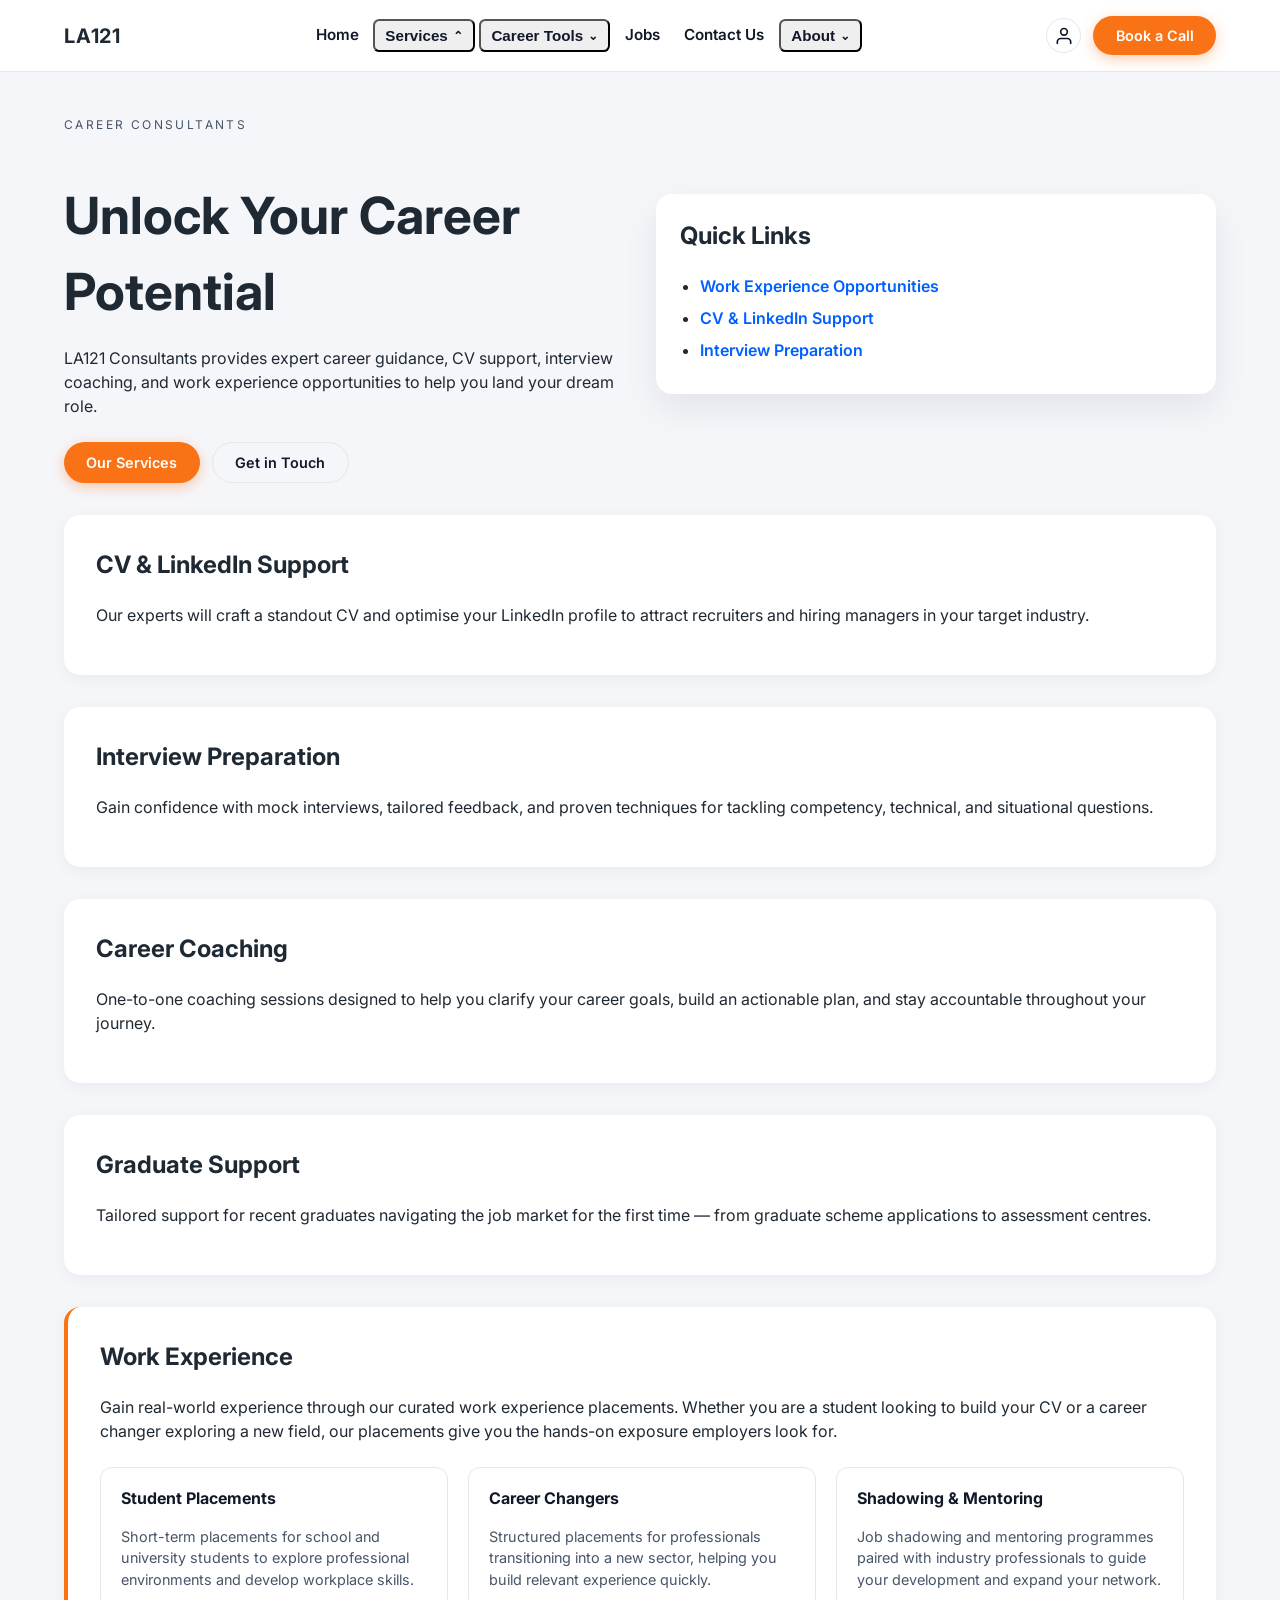
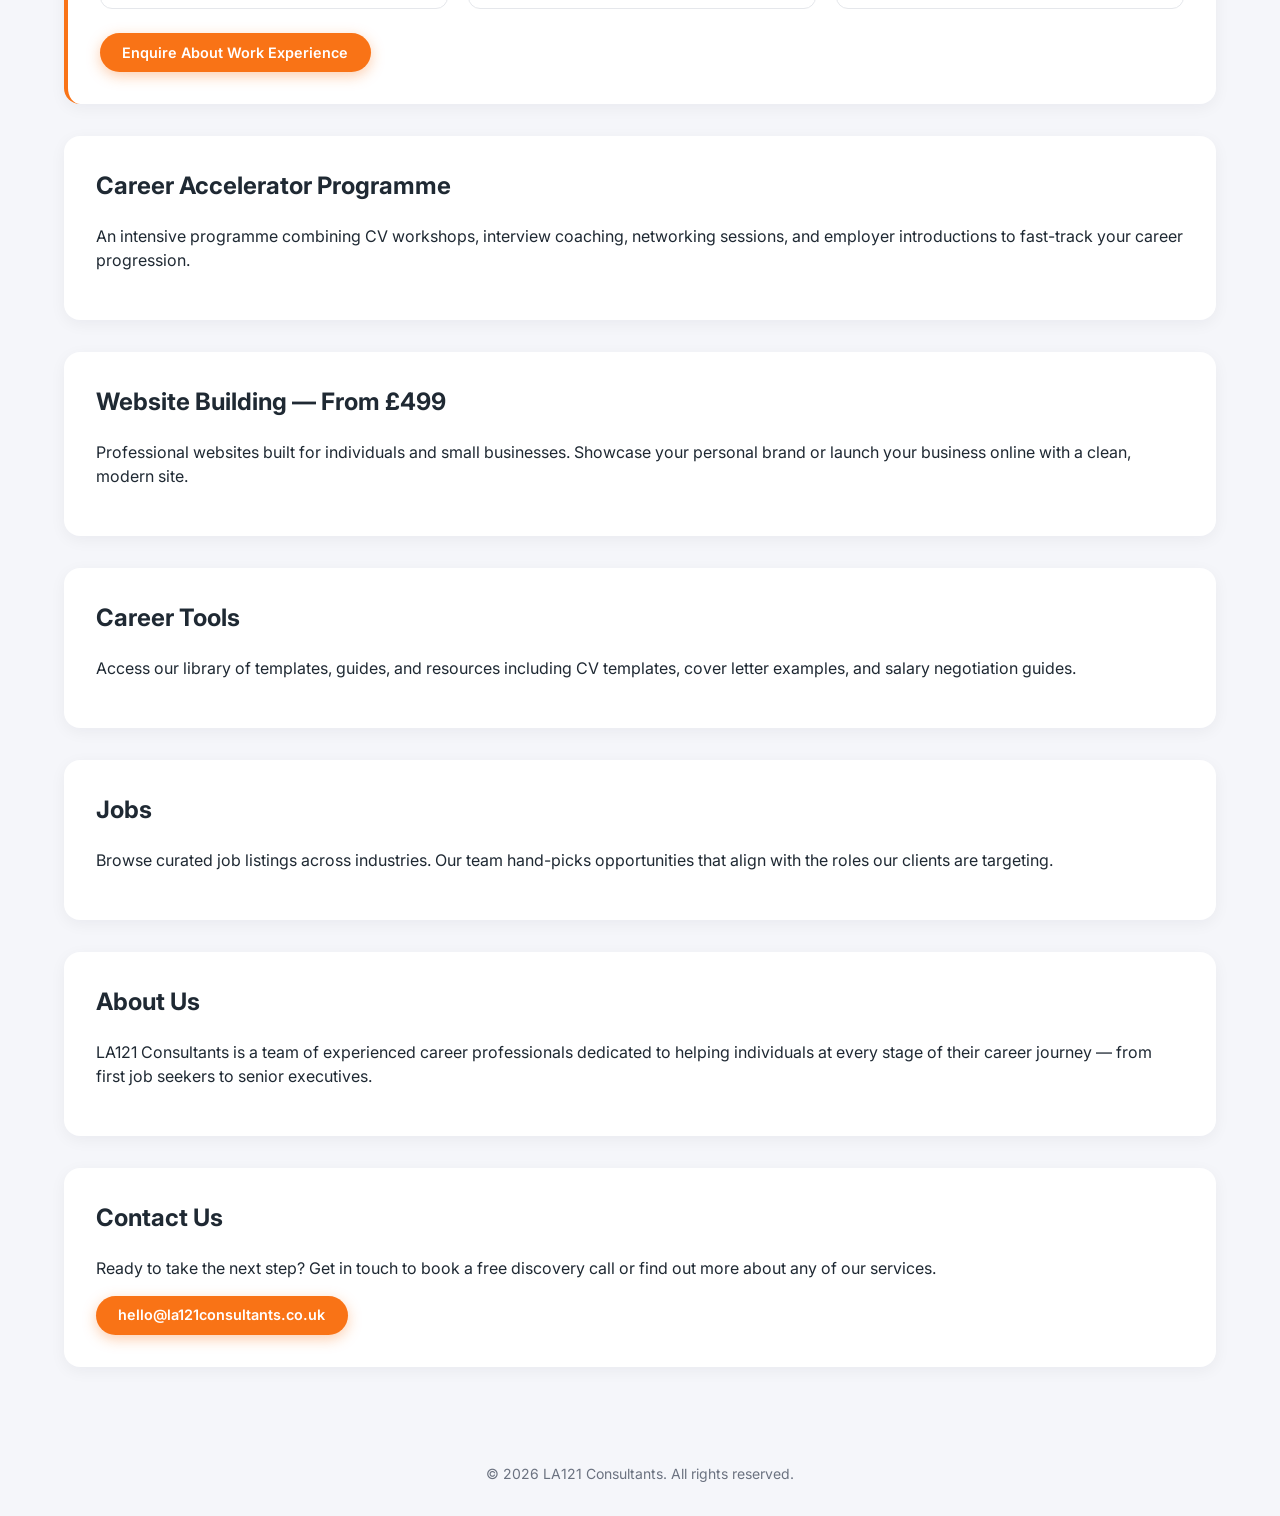
==== index.html @ efed5f4c "Add Google Analytics tracking script to index.html" ====
<!DOCTYPE html>
<html lang="en">
  <head>
    <meta charset="UTF-8" />
    <meta name="viewport" content="width=device-width, initial-scale=1.0" />
    <title>LA121 Consultants</title>
    <link rel="preconnect" href="https://fonts.googleapis.com" />
    <link rel="preconnect" href="https://fonts.gstatic.com" crossorigin />
    <link
      href="https://fonts.googleapis.com/css2?family=Inter:wght@400;600;700&display=swap"
      rel="stylesheet"
    />
    <link rel="stylesheet" href="styles.css" />
    <!-- Google Analytics -->
    <script async src="https://www.googletagmanager.com/gtag/js?id=G-XXXXXXX"></script>
    <script>
      window.dataLayer = window.dataLayer || [];
      function gtag(){dataLayer.push(arguments);}
      gtag('js', new Date());
      gtag('config', 'G-XXXXXXX');
    </script>
  </head>
  <body>
    <header class="site-header">
      <div class="logo">LA121</div>
      <nav class="site-nav">
        <a href="#home">Home</a>

        <div class="nav-dropdown">
          <button class="nav-dropdown-toggle" aria-expanded="false" aria-haspopup="true">
            Services <span class="caret" aria-hidden="true">&#8963;</span>
          </button>
          <ul class="dropdown-menu" role="menu">
            <li><a href="#cv-linkedin" role="menuitem">CV &amp; LinkedIn Support</a></li>
            <li><a href="#interview-prep" role="menuitem">Interview Preparation</a></li>
            <li><a href="#career-coaching" role="menuitem">Career Coaching</a></li>
            <li><a href="#graduate-support" role="menuitem">Graduate Support</a></li>
            <li><a href="#work-experience" role="menuitem">Work Experience</a></li>
            <li><a href="#career-accelerator" role="menuitem">Career Accelerator Programme</a></li>
            <li><a href="#website-building" role="menuitem">Website Building &mdash; From &pound;499</a></li>
          </ul>
        </div>

        <div class="nav-dropdown">
          <button class="nav-dropdown-toggle" aria-expanded="false" aria-haspopup="true">
            Career Tools <span class="caret" aria-hidden="true">&#8964;</span>
          </button>
          <ul class="dropdown-menu" role="menu">
            <li><a href="#career-tools" role="menuitem">Resources</a></li>
          </ul>
        </div>

        <a href="#jobs">Jobs</a>
        <a href="#contact">Contact Us</a>

        <div class="nav-dropdown">
          <button class="nav-dropdown-toggle" aria-expanded="false" aria-haspopup="true">
            About <span class="caret" aria-hidden="true">&#8964;</span>
          </button>
          <ul class="dropdown-menu" role="menu">
            <li><a href="#about" role="menuitem">About Us</a></li>
          </ul>
        </div>
      </nav>
      <div class="header-actions">
        <a class="btn icon-btn" href="#account" aria-label="Account">
          <svg xmlns="http://www.w3.org/2000/svg" width="20" height="20" viewBox="0 0 24 24" fill="none" stroke="currentColor" stroke-width="2" stroke-linecap="round" stroke-linejoin="round" aria-hidden="true"><path d="M20 21v-2a4 4 0 0 0-4-4H8a4 4 0 0 0-4 4v2"/><circle cx="12" cy="7" r="4"/></svg>
        </a>
        <a class="btn primary book-call" href="#contact">Book a Call</a>
      </div>
    </header>

    <main>
      <section id="home" class="hero">
        <div>
          <p class="kicker">Career Consultants</p>
          <h1>Unlock Your Career Potential</h1>
          <p>
            LA121 Consultants provides expert career guidance, CV support, interview
            coaching, and work experience opportunities to help you land your dream role.
          </p>
          <div class="hero-actions">
            <a class="btn primary" href="#services">Our Services</a>
            <a class="btn secondary" href="#contact">Get in Touch</a>
          </div>
        </div>
        <div class="hero-card">
          <h2>Quick Links</h2>
          <ul>
            <li><a href="#work-experience">Work Experience Opportunities</a></li>
            <li><a href="#cv-linkedin">CV &amp; LinkedIn Support</a></li>
            <li><a href="#interview-prep">Interview Preparation</a></li>
          </ul>
        </div>
      </section>

      <!-- Services overview anchor -->
      <div id="services"></div>

      <section id="cv-linkedin" class="panel">
        <h2>CV &amp; LinkedIn Support</h2>
        <p>
          Our experts will craft a standout CV and optimise your LinkedIn profile to
          attract recruiters and hiring managers in your target industry.
        </p>
      </section>

      <section id="interview-prep" class="panel">
        <h2>Interview Preparation</h2>
        <p>
          Gain confidence with mock interviews, tailored feedback, and proven
          techniques for tackling competency, technical, and situational questions.
        </p>
      </section>

      <section id="career-coaching" class="panel">
        <h2>Career Coaching</h2>
        <p>
          One-to-one coaching sessions designed to help you clarify your career goals,
          build an actionable plan, and stay accountable throughout your journey.
        </p>
      </section>

      <section id="graduate-support" class="panel">
        <h2>Graduate Support</h2>
        <p>
          Tailored support for recent graduates navigating the job market for the first
          time — from graduate scheme applications to assessment centres.
        </p>
      </section>

      <section id="work-experience" class="panel work-experience-panel">
        <h2>Work Experience</h2>
        <p>
          Gain real-world experience through our curated work experience placements.
          Whether you are a student looking to build your CV or a career changer
          exploring a new field, our placements give you the hands-on exposure
          employers look for.
        </p>
        <div class="work-exp-grid">
          <article>
            <h3>Student Placements</h3>
            <p>
              Short-term placements for school and university students to explore
              professional environments and develop workplace skills.
            </p>
          </article>
          <article>
            <h3>Career Changers</h3>
            <p>
              Structured placements for professionals transitioning into a new
              sector, helping you build relevant experience quickly.
            </p>
          </article>
          <article>
            <h3>Shadowing &amp; Mentoring</h3>
            <p>
              Job shadowing and mentoring programmes paired with industry
              professionals to guide your development and expand your network.
            </p>
          </article>
        </div>
        <a class="btn primary" href="#contact">Enquire About Work Experience</a>
      </section>

      <section id="career-accelerator" class="panel">
        <h2>Career Accelerator Programme</h2>
        <p>
          An intensive programme combining CV workshops, interview coaching, networking
          sessions, and employer introductions to fast-track your career progression.
        </p>
      </section>

      <section id="website-building" class="panel">
        <h2>Website Building &mdash; From &pound;499</h2>
        <p>
          Professional websites built for individuals and small businesses. Showcase
          your personal brand or launch your business online with a clean, modern site.
        </p>
      </section>

      <section id="career-tools" class="panel">
        <h2>Career Tools</h2>
        <p>
          Access our library of templates, guides, and resources including CV
          templates, cover letter examples, and salary negotiation guides.
        </p>
      </section>

      <section id="jobs" class="panel">
        <h2>Jobs</h2>
        <p>
          Browse curated job listings across industries. Our team hand-picks
          opportunities that align with the roles our clients are targeting.
        </p>
      </section>

      <section id="about" class="panel">
        <h2>About Us</h2>
        <p>
          LA121 Consultants is a team of experienced career professionals dedicated
          to helping individuals at every stage of their career journey — from
          first job seekers to senior executives.
        </p>
      </section>

      <section id="contact" class="panel">
        <h2>Contact Us</h2>
        <p>
          Ready to take the next step? Get in touch to book a free discovery call
          or find out more about any of our services.
        </p>
        <a class="btn primary" href="mailto:hello@la121consultants.co.uk">hello@la121consultants.co.uk</a>
      </section>
    </main>

    <footer class="site-footer">
      &copy; <span id="year"></span> LA121 Consultants. All rights reserved.
    </footer>

    <script>
      document.getElementById("year").textContent = new Date().getFullYear();

      // Dropdown toggle behaviour
      document.querySelectorAll(".nav-dropdown-toggle").forEach((toggle) => {
        toggle.addEventListener("click", () => {
          const isOpen = toggle.getAttribute("aria-expanded") === "true";
          // Close all other open dropdowns first
          document.querySelectorAll(".nav-dropdown-toggle[aria-expanded='true']").forEach((t) => {
            if (t !== toggle) {
              t.setAttribute("aria-expanded", "false");
              t.closest(".nav-dropdown").classList.remove("open");
            }
          });
          toggle.setAttribute("aria-expanded", String(!isOpen));
          toggle.closest(".nav-dropdown").classList.toggle("open", !isOpen);
        });
      });

      // Close dropdowns when clicking outside
      document.addEventListener("click", (e) => {
        if (!e.target.closest(".nav-dropdown")) {
          document.querySelectorAll(".nav-dropdown-toggle").forEach((t) => {
            t.setAttribute("aria-expanded", "false");
            t.closest(".nav-dropdown").classList.remove("open");
          });
        }
      });

      // Close dropdowns on Escape
      document.addEventListener("keydown", (e) => {
        if (e.key === "Escape") {
          document.querySelectorAll(".nav-dropdown-toggle").forEach((t) => {
            t.setAttribute("aria-expanded", "false");
            t.closest(".nav-dropdown").classList.remove("open");
          });
        }
      });
    </script>
  </body>
</html>
---- styles.css ----
:root {
  --bg: #f5f6fa;
  --card: #ffffff;
  --primary: #0060ff;
  --secondary: #111827;
  --accent: #f97316;
  --text: #1f2933;
  --border: #e5e7eb;
  font-size: 16px;
}

* {
  box-sizing: border-box;
}

body {
  margin: 0;
  font-family: "Inter", system-ui, -apple-system, BlinkMacSystemFont, "Segoe UI",
    sans-serif;
  color: var(--text);
  background: var(--bg);
  line-height: 1.5;
}

/* ── Header ── */
.site-header {
  display: flex;
  align-items: center;
  justify-content: space-between;
  padding: 1rem clamp(1.5rem, 5vw, 4rem);
  background: var(--card);
  border-bottom: 1px solid var(--border);
  position: sticky;
  top: 0;
  z-index: 100;
  gap: 1.5rem;
}

.logo {
  font-weight: 700;
  font-size: 1.25rem;
  letter-spacing: 0.04em;
  flex-shrink: 0;
}

/* ── Nav ── */
.site-nav {
  display: flex;
  align-items: center;
  gap: 0.25rem;
  flex-wrap: nowrap;
}

.site-nav > a {
  text-decoration: none;
  font-weight: 600;
  font-size: 0.95rem;
  color: var(--secondary);
  padding: 0.4rem 0.65rem;
  border-radius: 0.4rem;
  transition: background 0.15s;
}

.site-nav > a:hover {
  background: var(--bg);
}

/* ── Dropdown ── */
.nav-dropdown {
  position: relative;
}

.nav-dropdown-toggle {
  display: flex;
  align-items: center;
  gap: 0.3rem;
  text-decoration: none;
  font-weight: 600;
  font-size: 0.95rem;
  color: var(--secondary);
  padding: 0.4rem 0.65rem;
  border-radius: 0.4rem;
  transition: background 0.15s;
  white-space: nowrap;
  cursor: pointer;
}

.nav-dropdown-toggle:hover,
.nav-dropdown:hover .nav-dropdown-toggle,
.nav-dropdown:focus-within .nav-dropdown-toggle {
  background: var(--bg);
}

.caret {
  font-size: 0.75rem;
  display: inline-block;
}

.dropdown-menu {
  display: none;
  position: absolute;
  top: calc(100% + 0.25rem);
  left: 0;
  background: var(--card);
  border: 1px solid var(--border);
  border-radius: 0.75rem;
  padding: 0.5rem 0;
  min-width: 230px;
  box-shadow: 0 8px 24px rgba(15, 23, 42, 0.1);
  list-style: none;
  margin: 0;
  z-index: 200;
}

/* Show on hover or keyboard focus within the parent */
.nav-dropdown:hover .dropdown-menu,
.nav-dropdown:focus-within .dropdown-menu {
  display: block;
}

.dropdown-menu li a {
  display: block;
  padding: 0.6rem 1.1rem;
  text-decoration: none;
  color: var(--text);
  font-size: 0.9rem;
  font-weight: 500;
  transition: background 0.12s;
}

.dropdown-menu li a:hover {
  background: var(--bg);
}

/* ── Header actions ── */
.header-actions {
  display: flex;
  align-items: center;
  gap: 0.75rem;
  flex-shrink: 0;
}

.btn {
  display: inline-flex;
  align-items: center;
  justify-content: center;
  border-radius: 999px;
  padding: 0.55rem 1.4rem;
  font-weight: 600;
  font-size: 0.9rem;
  text-decoration: none;
  transition: transform 0.2s ease, box-shadow 0.2s ease;
  cursor: pointer;
  border: none;
  font-family: inherit;
}

.btn.primary {
  background: var(--accent);
  color: white;
  box-shadow: 0 4px 14px rgba(249, 115, 22, 0.35);
}

.btn.primary:hover {
  transform: translateY(-1px);
  box-shadow: 0 6px 20px rgba(249, 115, 22, 0.45);
}

.btn.secondary {
  background: transparent;
  color: var(--secondary);
  border: 1px solid var(--border);
}

.btn.secondary:hover {
  transform: translateY(-1px);
  background: var(--bg);
}

.btn.icon-btn {
  background: transparent;
  color: var(--secondary);
  padding: 0.4rem;
  border-radius: 50%;
  border: 1px solid var(--border);
}

.btn.icon-btn:hover {
  background: var(--bg);
}

/* ── Main content ── */
main {
  padding: 2rem clamp(1.5rem, 5vw, 4rem) 4rem;
}

/* ── Hero ── */
.hero {
  display: grid;
  grid-template-columns: repeat(auto-fit, minmax(280px, 1fr));
  gap: 2rem;
  align-items: center;
  margin-bottom: 2rem;
}

.hero-card {
  background: var(--card);
  border-radius: 1rem;
  padding: 1.5rem;
  box-shadow: 0 15px 35px rgba(15, 23, 42, 0.08);
}

.hero-card h2 {
  margin-top: 0;
}

.hero-card ul {
  padding-left: 1.25rem;
  margin-bottom: 0;
}

.hero-card ul li {
  margin-bottom: 0.5rem;
}

.hero-card ul a {
  color: var(--primary);
  font-weight: 600;
  text-decoration: none;
}

.hero-card ul a:hover {
  text-decoration: underline;
}

.hero .kicker {
  text-transform: uppercase;
  letter-spacing: 0.2em;
  font-size: 0.75rem;
  color: #475569;
}

.hero h1 {
  font-size: clamp(2rem, 4vw, 3.25rem);
  margin-bottom: 0.5rem;
}

.hero-actions {
  display: flex;
  gap: 0.75rem;
  flex-wrap: wrap;
  margin-top: 1.5rem;
}

/* ── Panels ── */
.panel {
  background: var(--card);
  border-radius: 1rem;
  padding: 2rem;
  margin-top: 2rem;
  box-shadow: 0 4px 16px rgba(15, 23, 42, 0.05);
}

.panel h2 {
  margin-top: 0;
}

/* ── Work Experience panel ── */
.work-experience-panel {
  border-left: 4px solid var(--accent);
}

.work-exp-grid {
  display: grid;
  grid-template-columns: repeat(auto-fit, minmax(200px, 1fr));
  gap: 1.25rem;
  margin: 1.5rem 0;
}

.work-exp-grid article {
  border: 1px solid var(--border);
  border-radius: 0.75rem;
  padding: 1.1rem 1.25rem;
}

.work-exp-grid article h3 {
  margin-top: 0;
  font-size: 1rem;
  color: var(--secondary);
}

.work-exp-grid article p {
  margin-bottom: 0;
  font-size: 0.9rem;
  color: #475569;
}

/* ── Footer ── */
.site-footer {
  text-align: center;
  padding: 2rem;
  font-size: 0.875rem;
  color: #6b7280;
}

/* ── Responsive ── */
@media (max-width: 768px) {
  .site-header {
    flex-wrap: wrap;
    gap: 0.75rem;
  }

  .site-nav {
    order: 3;
    width: 100%;
    flex-wrap: wrap;
    justify-content: flex-start;
  }

  .dropdown-menu {
    position: static;
    box-shadow: none;
    border: 1px solid var(--border);
    border-radius: 0.5rem;
    margin-top: 0.25rem;
  }
}
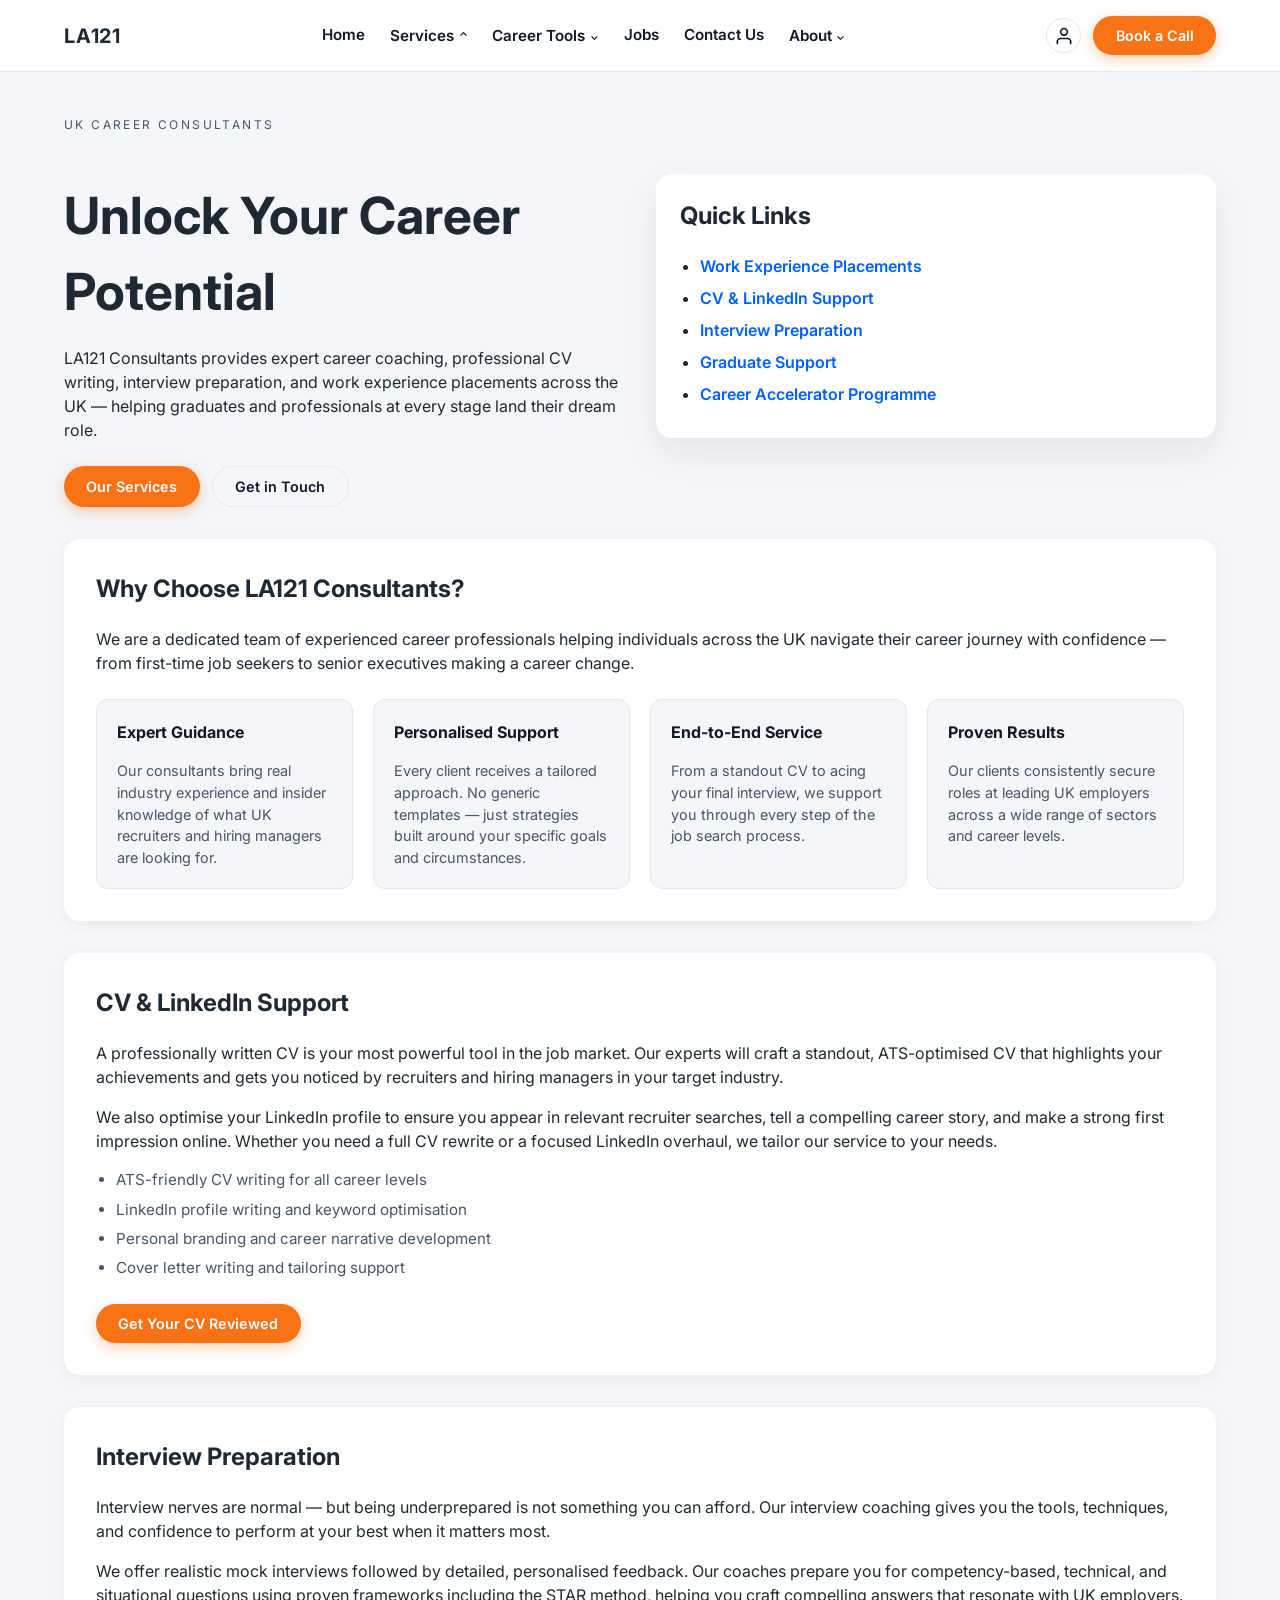
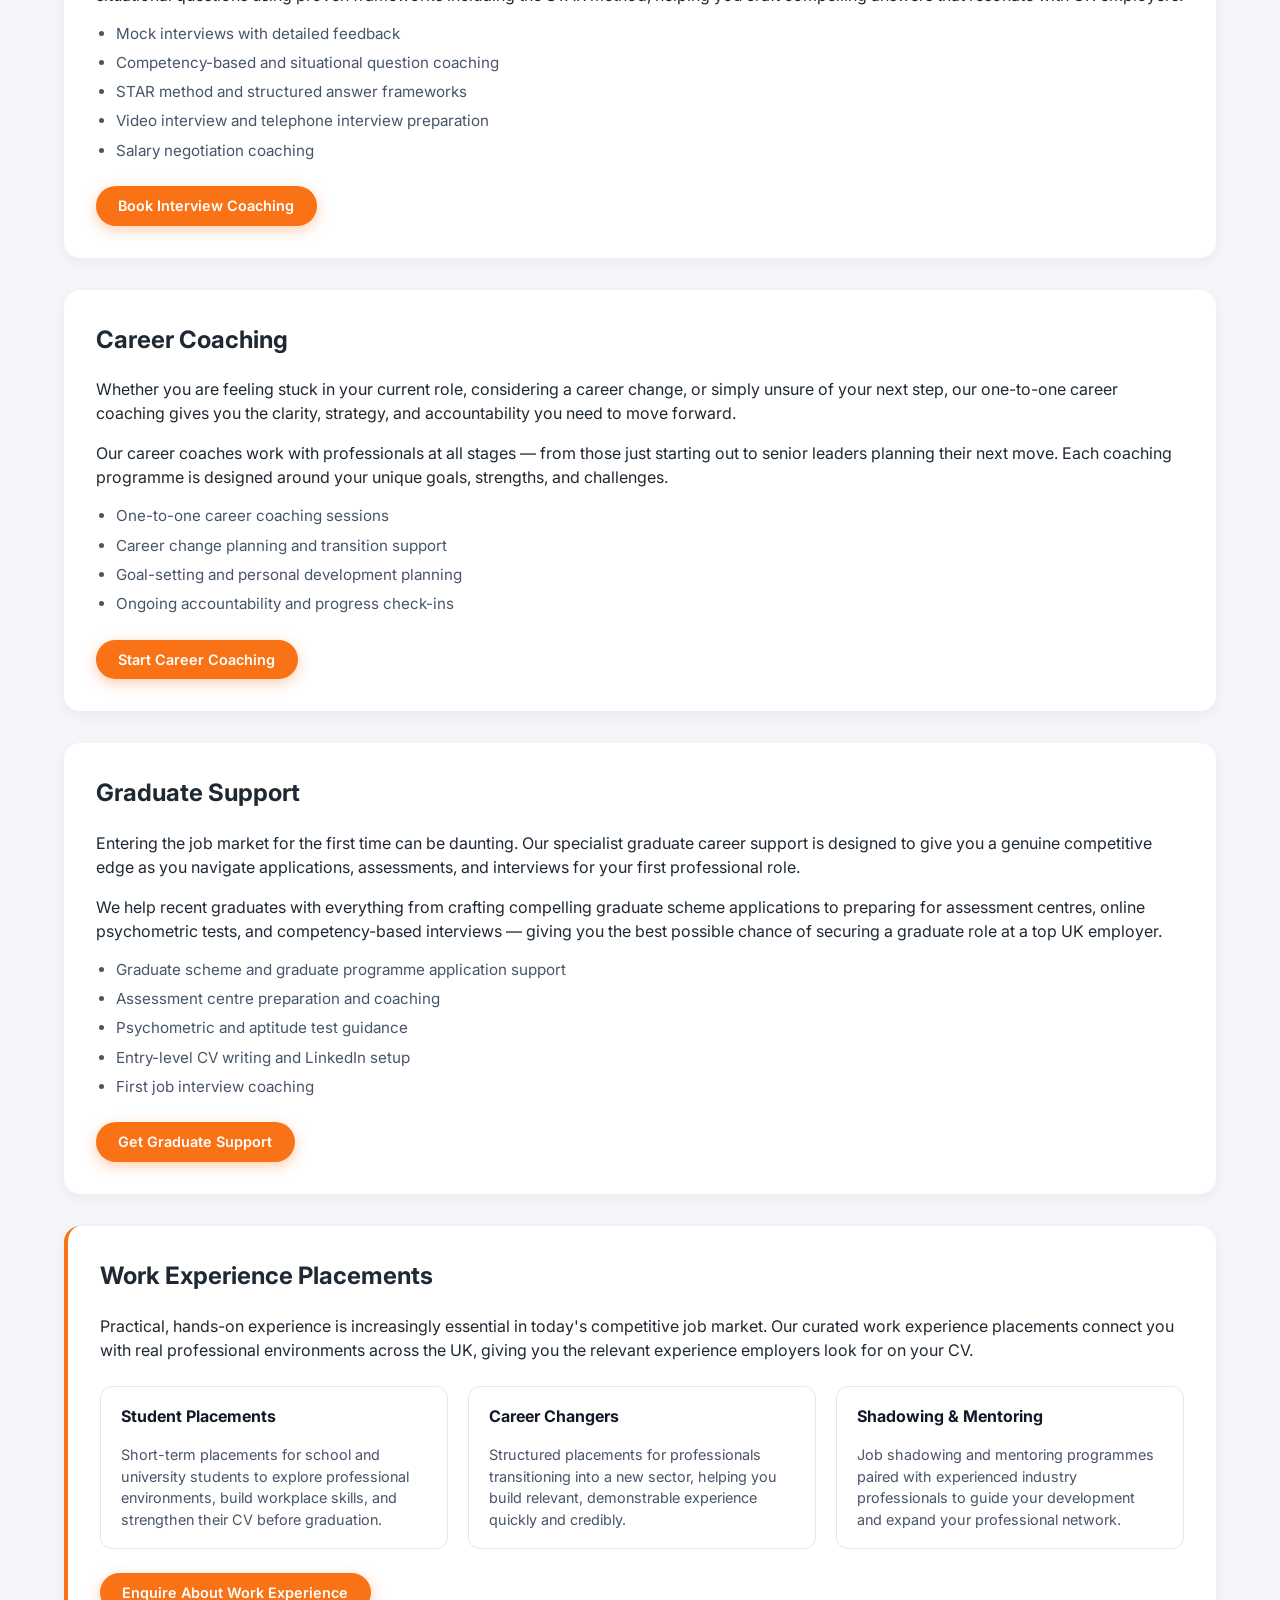
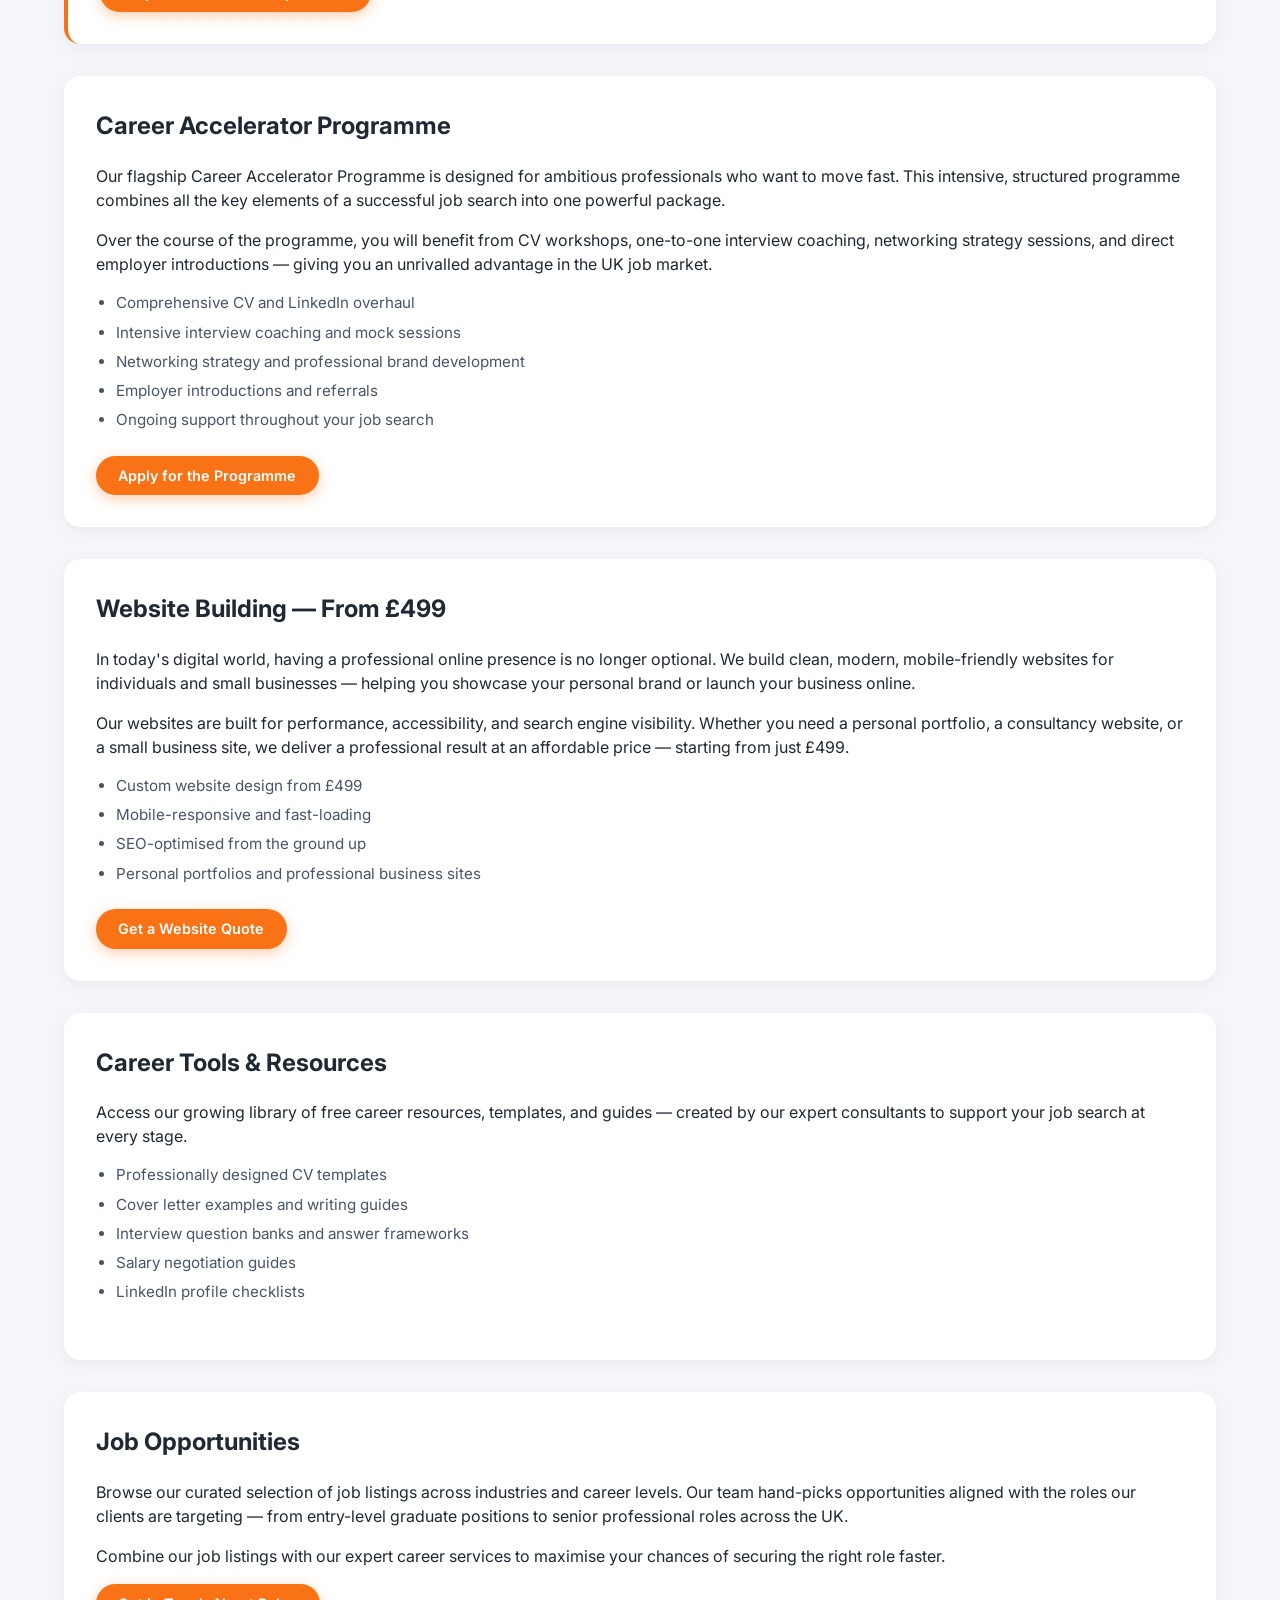
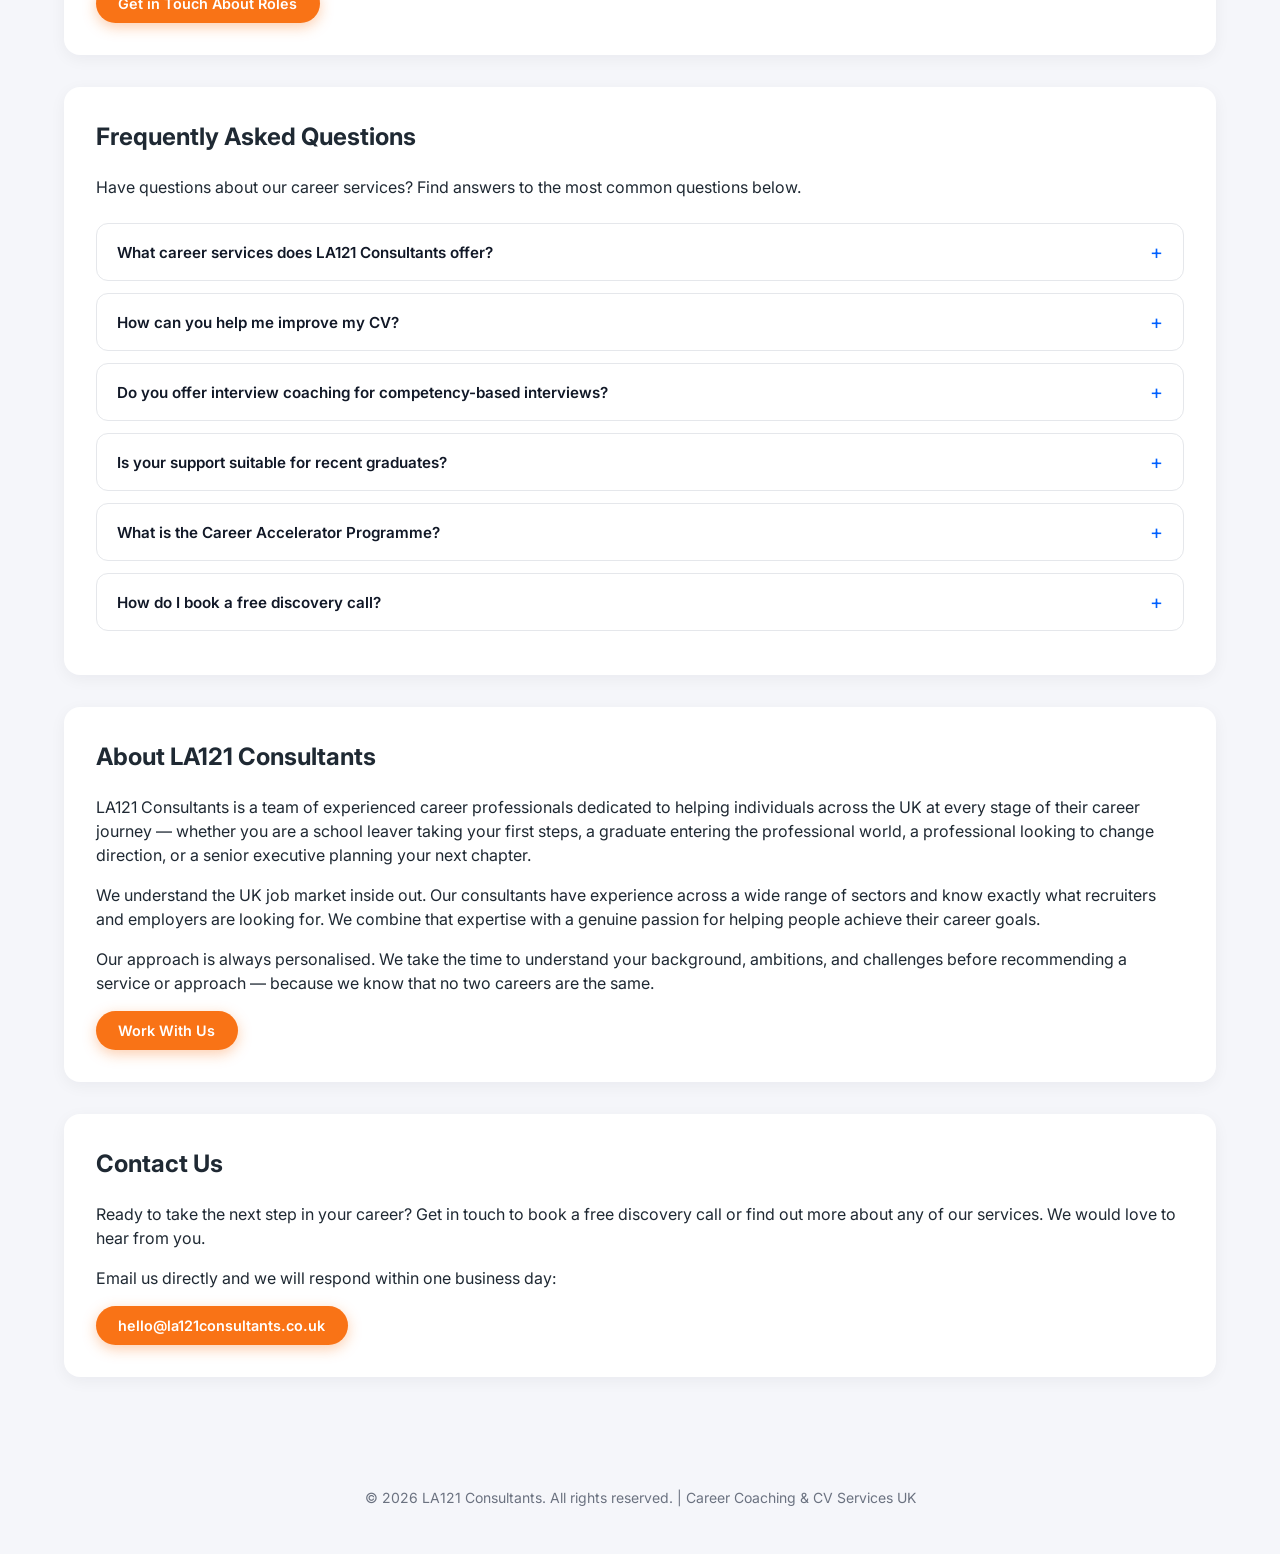
==== commit 5cdc6e66: "SEO optimise la121consultants.co.uk for higher Google rankings - Title tag: keyword-rich title targe" ====
--- a/index.html
+++ b/index.html
@@ -3,7 +3,33 @@
   <head>
     <meta charset="UTF-8" />
     <meta name="viewport" content="width=device-width, initial-scale=1.0" />
-    <title>LA121 Consultants</title>
+
+    <!-- Primary SEO Meta Tags -->
+    <title>LA121 Consultants | Career Coaching, CV Writing &amp; Interview Preparation UK</title>
+    <meta name="description" content="Expert career coaching, CV writing, interview preparation and work experience placements across the UK. LA121 Consultants helps graduates and professionals land their dream role. Book a free discovery call today." />
+    <meta name="keywords" content="career coaching UK, CV writing service UK, interview preparation, career consultant UK, graduate career support, work experience placements UK, LinkedIn profile optimisation, career accelerator programme, career change UK" />
+    <meta name="author" content="LA121 Consultants" />
+    <meta name="robots" content="index, follow" />
+    <link rel="canonical" href="https://la121consultants.co.uk/" />
+
+    <!-- Geo Targeting -->
+    <meta name="geo.region" content="GB" />
+    <meta name="geo.placename" content="United Kingdom" />
+
+    <!-- Open Graph / Social Media -->
+    <meta property="og:type" content="website" />
+    <meta property="og:url" content="https://la121consultants.co.uk/" />
+    <meta property="og:title" content="LA121 Consultants | Career Coaching, CV Writing &amp; Interview Preparation UK" />
+    <meta property="og:description" content="Expert career coaching, CV writing, interview preparation and work experience placements across the UK. Book a free discovery call today." />
+    <meta property="og:site_name" content="LA121 Consultants" />
+    <meta property="og:locale" content="en_GB" />
+
+    <!-- Twitter Card -->
+    <meta name="twitter:card" content="summary" />
+    <meta name="twitter:title" content="LA121 Consultants | Career Coaching &amp; CV Support UK" />
+    <meta name="twitter:description" content="Expert career coaching, CV writing, interview preparation and work experience placements across the UK. Book a free discovery call today." />
+
+    <!-- Fonts -->
     <link rel="preconnect" href="https://fonts.googleapis.com" />
     <link rel="preconnect" href="https://fonts.gstatic.com" crossorigin />
     <link
@@ -11,19 +37,164 @@
       rel="stylesheet"
     />
     <link rel="stylesheet" href="styles.css" />
-    <!-- Google Analytics -->
-    <script async src="https://www.googletagmanager.com/gtag/js?id=G-XXXXXXX"></script>
+
+    <!-- JSON-LD: Professional Service / Organisation -->
+    <script type="application/ld+json">
+    {
+      "@context": "https://schema.org",
+      "@type": "ProfessionalService",
+      "name": "LA121 Consultants",
+      "url": "https://la121consultants.co.uk",
+      "email": "hello@la121consultants.co.uk",
+      "description": "Expert career coaching, CV writing, interview preparation and work experience placements across the UK. LA121 Consultants helps graduates and professionals land their dream role.",
+      "areaServed": {
+        "@type": "Country",
+        "name": "United Kingdom"
+      },
+      "hasOfferCatalog": {
+        "@type": "OfferCatalog",
+        "name": "Career Consultancy Services",
+        "itemListElement": [
+          {
+            "@type": "Offer",
+            "itemOffered": {
+              "@type": "Service",
+              "name": "CV & LinkedIn Support",
+              "description": "Professional CV writing and LinkedIn profile optimisation to help you stand out to recruiters and hiring managers in your target industry."
+            }
+          },
+          {
+            "@type": "Offer",
+            "itemOffered": {
+              "@type": "Service",
+              "name": "Interview Preparation",
+              "description": "Mock interviews, tailored coaching, and proven techniques for competency-based, technical, and situational interview questions."
+            }
+          },
+          {
+            "@type": "Offer",
+            "itemOffered": {
+              "@type": "Service",
+              "name": "Career Coaching",
+              "description": "One-to-one career coaching sessions to clarify goals, create a career development plan, and stay accountable."
+            }
+          },
+          {
+            "@type": "Offer",
+            "itemOffered": {
+              "@type": "Service",
+              "name": "Graduate Support",
+              "description": "Specialist career support for recent graduates including graduate scheme applications and assessment centre preparation."
+            }
+          },
+          {
+            "@type": "Offer",
+            "itemOffered": {
+              "@type": "Service",
+              "name": "Work Experience Placements",
+              "description": "Curated work experience placements for students and career changers across the UK."
+            }
+          },
+          {
+            "@type": "Offer",
+            "itemOffered": {
+              "@type": "Service",
+              "name": "Career Accelerator Programme",
+              "description": "An intensive programme combining CV workshops, interview coaching, networking sessions, and employer introductions."
+            }
+          },
+          {
+            "@type": "Offer",
+            "itemOffered": {
+              "@type": "Service",
+              "name": "Website Building",
+              "description": "Professional websites from £499 for individuals and small businesses."
+            }
+          }
+        ]
+      }
+    }
+    </script>
+
+    <!-- JSON-LD: FAQ Page -->
+    <script type="application/ld+json">
+    {
+      "@context": "https://schema.org",
+      "@type": "FAQPage",
+      "mainEntity": [
+        {
+          "@type": "Question",
+          "name": "What career services does LA121 Consultants offer?",
+          "acceptedAnswer": {
+            "@type": "Answer",
+            "text": "LA121 Consultants offers a full range of career services including professional CV writing, LinkedIn profile optimisation, interview preparation, one-to-one career coaching, graduate support, work experience placements, and our flagship Career Accelerator Programme."
+          }
+        },
+        {
+          "@type": "Question",
+          "name": "How can LA121 Consultants help me improve my CV?",
+          "acceptedAnswer": {
+            "@type": "Answer",
+            "text": "Our expert consultants craft ATS-optimised, professionally written CVs tailored to your target industry and role level. We also revamp your LinkedIn profile to ensure you attract the right recruiters and stand out in your field."
+          }
+        },
+        {
+          "@type": "Question",
+          "name": "Do you offer interview coaching?",
+          "acceptedAnswer": {
+            "@type": "Answer",
+            "text": "Yes. Our interview preparation service includes realistic mock interviews, detailed personalised feedback, and structured coaching on competency-based, technical, and situational questions. We use proven frameworks including the STAR method to help you perform with confidence."
+          }
+        },
+        {
+          "@type": "Question",
+          "name": "Is LA121 Consultants suitable for recent graduates?",
+          "acceptedAnswer": {
+            "@type": "Answer",
+            "text": "Absolutely. We offer dedicated graduate career support including help with graduate scheme applications, online psychometric test preparation, and assessment centre coaching. We guide graduates through every step of their first professional job search."
+          }
+        },
+        {
+          "@type": "Question",
+          "name": "What is the Career Accelerator Programme?",
+          "acceptedAnswer": {
+            "@type": "Answer",
+            "text": "The Career Accelerator Programme is an intensive, structured programme combining CV workshops, interview coaching, networking strategy sessions, and direct employer introductions — all designed to fast-track your career progression."
+          }
+        },
+        {
+          "@type": "Question",
+          "name": "How do I get started with LA121 Consultants?",
+          "acceptedAnswer": {
+            "@type": "Answer",
+            "text": "Getting started is simple. Email us at hello@la121consultants.co.uk or click the 'Book a Call' button to arrange a free discovery call. We will discuss your career goals and recommend the most suitable services for your situation."
+          }
+        },
+        {
+          "@type": "Question",
+          "name": "Do you offer work experience placements in the UK?",
+          "acceptedAnswer": {
+            "@type": "Answer",
+            "text": "Yes. We offer curated work experience placements across the UK for school students, university students, and career changers. Our placements include student internships, structured career-change placements, and professional job shadowing and mentoring programmes."
+          }
+        }
+      ]
+    }
+    </script>
+
+    <!-- Google tag (gtag.js) -->
+    <script async src="https://www.googletagmanager.com/gtag/js?id=G-GC182644T2"></script>
     <script>
       window.dataLayer = window.dataLayer || [];
       function gtag(){dataLayer.push(arguments);}
       gtag('js', new Date());
-      gtag('config', 'G-XXXXXXX');
+      gtag('config', 'G-GC182644T2');
     </script>
   </head>
   <body>
     <header class="site-header">
       <div class="logo">LA121</div>
-      <nav class="site-nav">
+      <nav class="site-nav" aria-label="Main navigation">
         <a href="#home">Home</a>
 
         <div class="nav-dropdown">
@@ -71,13 +242,14 @@
     </header>
 
     <main>
-      <section id="home" class="hero">
+      <section id="home" class="hero" aria-labelledby="hero-heading">
         <div>
-          <p class="kicker">Career Consultants</p>
-          <h1>Unlock Your Career Potential</h1>
+          <p class="kicker">UK Career Consultants</p>
+          <h1 id="hero-heading">Unlock Your Career Potential</h1>
           <p>
-            LA121 Consultants provides expert career guidance, CV support, interview
-            coaching, and work experience opportunities to help you land your dream role.
+            LA121 Consultants provides expert career coaching, professional CV writing,
+            interview preparation, and work experience placements across the UK — helping
+            graduates and professionals at every stage land their dream role.
           </p>
           <div class="hero-actions">
             <a class="btn primary" href="#services">Our Services</a>
@@ -87,9 +259,11 @@
         <div class="hero-card">
           <h2>Quick Links</h2>
           <ul>
-            <li><a href="#work-experience">Work Experience Opportunities</a></li>
+            <li><a href="#work-experience">Work Experience Placements</a></li>
             <li><a href="#cv-linkedin">CV &amp; LinkedIn Support</a></li>
             <li><a href="#interview-prep">Interview Preparation</a></li>
+            <li><a href="#graduate-support">Graduate Support</a></li>
+            <li><a href="#career-accelerator">Career Accelerator Programme</a></li>
           </ul>
         </div>
       </section>
@@ -97,125 +271,276 @@
       <!-- Services overview anchor -->
       <div id="services"></div>
 
-      <section id="cv-linkedin" class="panel">
-        <h2>CV &amp; LinkedIn Support</h2>
-        <p>
-          Our experts will craft a standout CV and optimise your LinkedIn profile to
-          attract recruiters and hiring managers in your target industry.
-        </p>
-      </section>
-
-      <section id="interview-prep" class="panel">
-        <h2>Interview Preparation</h2>
-        <p>
-          Gain confidence with mock interviews, tailored feedback, and proven
-          techniques for tackling competency, technical, and situational questions.
-        </p>
-      </section>
-
-      <section id="career-coaching" class="panel">
-        <h2>Career Coaching</h2>
-        <p>
-          One-to-one coaching sessions designed to help you clarify your career goals,
-          build an actionable plan, and stay accountable throughout your journey.
-        </p>
-      </section>
-
-      <section id="graduate-support" class="panel">
-        <h2>Graduate Support</h2>
-        <p>
-          Tailored support for recent graduates navigating the job market for the first
-          time — from graduate scheme applications to assessment centres.
-        </p>
-      </section>
-
-      <section id="work-experience" class="panel work-experience-panel">
-        <h2>Work Experience</h2>
-        <p>
-          Gain real-world experience through our curated work experience placements.
-          Whether you are a student looking to build your CV or a career changer
-          exploring a new field, our placements give you the hands-on exposure
-          employers look for.
+      <!-- Why Choose LA121 -->
+      <section class="panel why-choose" aria-labelledby="why-heading">
+        <h2 id="why-heading">Why Choose LA121 Consultants?</h2>
+        <p>We are a dedicated team of experienced career professionals helping individuals across the UK navigate their career journey with confidence — from first-time job seekers to senior executives making a career change.</p>
+        <div class="features-grid">
+          <article class="feature-card">
+            <h3>Expert Guidance</h3>
+            <p>Our consultants bring real industry experience and insider knowledge of what UK recruiters and hiring managers are looking for.</p>
+          </article>
+          <article class="feature-card">
+            <h3>Personalised Support</h3>
+            <p>Every client receives a tailored approach. No generic templates — just strategies built around your specific goals and circumstances.</p>
+          </article>
+          <article class="feature-card">
+            <h3>End-to-End Service</h3>
+            <p>From a standout CV to acing your final interview, we support you through every step of the job search process.</p>
+          </article>
+          <article class="feature-card">
+            <h3>Proven Results</h3>
+            <p>Our clients consistently secure roles at leading UK employers across a wide range of sectors and career levels.</p>
+          </article>
+        </div>
+      </section>
+
+      <section id="cv-linkedin" class="panel" aria-labelledby="cv-heading">
+        <h2 id="cv-heading">CV &amp; LinkedIn Support</h2>
+        <p>
+          A professionally written CV is your most powerful tool in the job market. Our experts will craft a standout, ATS-optimised CV that highlights your achievements and gets you noticed by recruiters and hiring managers in your target industry.
+        </p>
+        <p>
+          We also optimise your LinkedIn profile to ensure you appear in relevant recruiter searches, tell a compelling career story, and make a strong first impression online. Whether you need a full CV rewrite or a focused LinkedIn overhaul, we tailor our service to your needs.
+        </p>
+        <ul class="service-highlights">
+          <li>ATS-friendly CV writing for all career levels</li>
+          <li>LinkedIn profile writing and keyword optimisation</li>
+          <li>Personal branding and career narrative development</li>
+          <li>Cover letter writing and tailoring support</li>
+        </ul>
+        <a class="btn primary" href="#contact">Get Your CV Reviewed</a>
+      </section>
+
+      <section id="interview-prep" class="panel" aria-labelledby="interview-heading">
+        <h2 id="interview-heading">Interview Preparation</h2>
+        <p>
+          Interview nerves are normal — but being underprepared is not something you can afford. Our interview coaching gives you the tools, techniques, and confidence to perform at your best when it matters most.
+        </p>
+        <p>
+          We offer realistic mock interviews followed by detailed, personalised feedback. Our coaches prepare you for competency-based, technical, and situational questions using proven frameworks including the STAR method, helping you craft compelling answers that resonate with UK employers.
+        </p>
+        <ul class="service-highlights">
+          <li>Mock interviews with detailed feedback</li>
+          <li>Competency-based and situational question coaching</li>
+          <li>STAR method and structured answer frameworks</li>
+          <li>Video interview and telephone interview preparation</li>
+          <li>Salary negotiation coaching</li>
+        </ul>
+        <a class="btn primary" href="#contact">Book Interview Coaching</a>
+      </section>
+
+      <section id="career-coaching" class="panel" aria-labelledby="coaching-heading">
+        <h2 id="coaching-heading">Career Coaching</h2>
+        <p>
+          Whether you are feeling stuck in your current role, considering a career change, or simply unsure of your next step, our one-to-one career coaching gives you the clarity, strategy, and accountability you need to move forward.
+        </p>
+        <p>
+          Our career coaches work with professionals at all stages — from those just starting out to senior leaders planning their next move. Each coaching programme is designed around your unique goals, strengths, and challenges.
+        </p>
+        <ul class="service-highlights">
+          <li>One-to-one career coaching sessions</li>
+          <li>Career change planning and transition support</li>
+          <li>Goal-setting and personal development planning</li>
+          <li>Ongoing accountability and progress check-ins</li>
+        </ul>
+        <a class="btn primary" href="#contact">Start Career Coaching</a>
+      </section>
+
+      <section id="graduate-support" class="panel" aria-labelledby="graduate-heading">
+        <h2 id="graduate-heading">Graduate Support</h2>
+        <p>
+          Entering the job market for the first time can be daunting. Our specialist graduate career support is designed to give you a genuine competitive edge as you navigate applications, assessments, and interviews for your first professional role.
+        </p>
+        <p>
+          We help recent graduates with everything from crafting compelling graduate scheme applications to preparing for assessment centres, online psychometric tests, and competency-based interviews — giving you the best possible chance of securing a graduate role at a top UK employer.
+        </p>
+        <ul class="service-highlights">
+          <li>Graduate scheme and graduate programme application support</li>
+          <li>Assessment centre preparation and coaching</li>
+          <li>Psychometric and aptitude test guidance</li>
+          <li>Entry-level CV writing and LinkedIn setup</li>
+          <li>First job interview coaching</li>
+        </ul>
+        <a class="btn primary" href="#contact">Get Graduate Support</a>
+      </section>
+
+      <section id="work-experience" class="panel work-experience-panel" aria-labelledby="workexp-heading">
+        <h2 id="workexp-heading">Work Experience Placements</h2>
+        <p>
+          Practical, hands-on experience is increasingly essential in today's competitive job market. Our curated work experience placements connect you with real professional environments across the UK, giving you the relevant experience employers look for on your CV.
         </p>
         <div class="work-exp-grid">
           <article>
             <h3>Student Placements</h3>
             <p>
-              Short-term placements for school and university students to explore
-              professional environments and develop workplace skills.
+              Short-term placements for school and university students to explore professional environments, build workplace skills, and strengthen their CV before graduation.
             </p>
           </article>
           <article>
             <h3>Career Changers</h3>
             <p>
-              Structured placements for professionals transitioning into a new
-              sector, helping you build relevant experience quickly.
+              Structured placements for professionals transitioning into a new sector, helping you build relevant, demonstrable experience quickly and credibly.
             </p>
           </article>
           <article>
             <h3>Shadowing &amp; Mentoring</h3>
             <p>
-              Job shadowing and mentoring programmes paired with industry
-              professionals to guide your development and expand your network.
+              Job shadowing and mentoring programmes paired with experienced industry professionals to guide your development and expand your professional network.
             </p>
           </article>
         </div>
         <a class="btn primary" href="#contact">Enquire About Work Experience</a>
       </section>
 
-      <section id="career-accelerator" class="panel">
-        <h2>Career Accelerator Programme</h2>
-        <p>
-          An intensive programme combining CV workshops, interview coaching, networking
-          sessions, and employer introductions to fast-track your career progression.
-        </p>
-      </section>
-
-      <section id="website-building" class="panel">
-        <h2>Website Building &mdash; From &pound;499</h2>
-        <p>
-          Professional websites built for individuals and small businesses. Showcase
-          your personal brand or launch your business online with a clean, modern site.
-        </p>
-      </section>
-
-      <section id="career-tools" class="panel">
-        <h2>Career Tools</h2>
-        <p>
-          Access our library of templates, guides, and resources including CV
-          templates, cover letter examples, and salary negotiation guides.
-        </p>
-      </section>
-
-      <section id="jobs" class="panel">
-        <h2>Jobs</h2>
-        <p>
-          Browse curated job listings across industries. Our team hand-picks
-          opportunities that align with the roles our clients are targeting.
-        </p>
-      </section>
-
-      <section id="about" class="panel">
-        <h2>About Us</h2>
-        <p>
-          LA121 Consultants is a team of experienced career professionals dedicated
-          to helping individuals at every stage of their career journey — from
-          first job seekers to senior executives.
-        </p>
-      </section>
-
-      <section id="contact" class="panel">
-        <h2>Contact Us</h2>
-        <p>
-          Ready to take the next step? Get in touch to book a free discovery call
-          or find out more about any of our services.
-        </p>
+      <section id="career-accelerator" class="panel" aria-labelledby="accelerator-heading">
+        <h2 id="accelerator-heading">Career Accelerator Programme</h2>
+        <p>
+          Our flagship Career Accelerator Programme is designed for ambitious professionals who want to move fast. This intensive, structured programme combines all the key elements of a successful job search into one powerful package.
+        </p>
+        <p>
+          Over the course of the programme, you will benefit from CV workshops, one-to-one interview coaching, networking strategy sessions, and direct employer introductions — giving you an unrivalled advantage in the UK job market.
+        </p>
+        <ul class="service-highlights">
+          <li>Comprehensive CV and LinkedIn overhaul</li>
+          <li>Intensive interview coaching and mock sessions</li>
+          <li>Networking strategy and professional brand development</li>
+          <li>Employer introductions and referrals</li>
+          <li>Ongoing support throughout your job search</li>
+        </ul>
+        <a class="btn primary" href="#contact">Apply for the Programme</a>
+      </section>
+
+      <section id="website-building" class="panel" aria-labelledby="website-heading">
+        <h2 id="website-heading">Website Building &mdash; From &pound;499</h2>
+        <p>
+          In today's digital world, having a professional online presence is no longer optional. We build clean, modern, mobile-friendly websites for individuals and small businesses — helping you showcase your personal brand or launch your business online.
+        </p>
+        <p>
+          Our websites are built for performance, accessibility, and search engine visibility. Whether you need a personal portfolio, a consultancy website, or a small business site, we deliver a professional result at an affordable price — starting from just &pound;499.
+        </p>
+        <ul class="service-highlights">
+          <li>Custom website design from £499</li>
+          <li>Mobile-responsive and fast-loading</li>
+          <li>SEO-optimised from the ground up</li>
+          <li>Personal portfolios and professional business sites</li>
+        </ul>
+        <a class="btn primary" href="#contact">Get a Website Quote</a>
+      </section>
+
+      <section id="career-tools" class="panel" aria-labelledby="tools-heading">
+        <h2 id="tools-heading">Career Tools &amp; Resources</h2>
+        <p>
+          Access our growing library of free career resources, templates, and guides — created by our expert consultants to support your job search at every stage.
+        </p>
+        <ul class="service-highlights">
+          <li>Professionally designed CV templates</li>
+          <li>Cover letter examples and writing guides</li>
+          <li>Interview question banks and answer frameworks</li>
+          <li>Salary negotiation guides</li>
+          <li>LinkedIn profile checklists</li>
+        </ul>
+      </section>
+
+      <section id="jobs" class="panel" aria-labelledby="jobs-heading">
+        <h2 id="jobs-heading">Job Opportunities</h2>
+        <p>
+          Browse our curated selection of job listings across industries and career levels. Our team hand-picks opportunities aligned with the roles our clients are targeting — from entry-level graduate positions to senior professional roles across the UK.
+        </p>
+        <p>
+          Combine our job listings with our expert career services to maximise your chances of securing the right role faster.
+        </p>
+        <a class="btn primary" href="#contact">Get in Touch About Roles</a>
+      </section>
+
+      <!-- FAQ Section -->
+      <section id="faq" class="panel" aria-labelledby="faq-heading">
+        <h2 id="faq-heading">Frequently Asked Questions</h2>
+        <p>Have questions about our career services? Find answers to the most common questions below.</p>
+        <div class="faq-list">
+          <div class="faq-item">
+            <button class="faq-question" aria-expanded="false">
+              What career services does LA121 Consultants offer?
+              <span class="faq-icon" aria-hidden="true">+</span>
+            </button>
+            <div class="faq-answer">
+              <p>LA121 Consultants offers a full range of career services including professional CV writing, LinkedIn profile optimisation, interview preparation coaching, one-to-one career coaching, graduate career support, work experience placements across the UK, and our flagship Career Accelerator Programme.</p>
+            </div>
+          </div>
+          <div class="faq-item">
+            <button class="faq-question" aria-expanded="false">
+              How can you help me improve my CV?
+              <span class="faq-icon" aria-hidden="true">+</span>
+            </button>
+            <div class="faq-answer">
+              <p>Our expert consultants craft ATS-optimised, professionally written CVs tailored to your target industry and role level. We highlight your key achievements, use impactful language, and ensure your CV passes applicant tracking systems used by UK employers.</p>
+            </div>
+          </div>
+          <div class="faq-item">
+            <button class="faq-question" aria-expanded="false">
+              Do you offer interview coaching for competency-based interviews?
+              <span class="faq-icon" aria-hidden="true">+</span>
+            </button>
+            <div class="faq-answer">
+              <p>Yes. We specialise in competency-based interview preparation and use proven frameworks including the STAR method. Our mock interview sessions include realistic practice questions followed by detailed personalised feedback to help you respond confidently under pressure.</p>
+            </div>
+          </div>
+          <div class="faq-item">
+            <button class="faq-question" aria-expanded="false">
+              Is your support suitable for recent graduates?
+              <span class="faq-icon" aria-hidden="true">+</span>
+            </button>
+            <div class="faq-answer">
+              <p>Absolutely. We have a dedicated graduate support service covering graduate scheme applications, psychometric and aptitude test preparation, assessment centre coaching, and first job interview practice. We guide graduates through every step of the UK graduate recruitment process.</p>
+            </div>
+          </div>
+          <div class="faq-item">
+            <button class="faq-question" aria-expanded="false">
+              What is the Career Accelerator Programme?
+              <span class="faq-icon" aria-hidden="true">+</span>
+            </button>
+            <div class="faq-answer">
+              <p>The Career Accelerator Programme is our most comprehensive offering — an intensive programme combining a full CV and LinkedIn overhaul, interview coaching, networking strategy sessions, and employer introductions designed to fast-track your career progression in the UK job market.</p>
+            </div>
+          </div>
+          <div class="faq-item">
+            <button class="faq-question" aria-expanded="false">
+              How do I book a free discovery call?
+              <span class="faq-icon" aria-hidden="true">+</span>
+            </button>
+            <div class="faq-answer">
+              <p>Simply email us at <a href="mailto:hello@la121consultants.co.uk">hello@la121consultants.co.uk</a> or use the contact section below. We offer a free initial discovery call to discuss your career goals and recommend the most suitable services for your situation — with no obligation.</p>
+            </div>
+          </div>
+        </div>
+      </section>
+
+      <section id="about" class="panel" aria-labelledby="about-heading">
+        <h2 id="about-heading">About LA121 Consultants</h2>
+        <p>
+          LA121 Consultants is a team of experienced career professionals dedicated to helping individuals across the UK at every stage of their career journey — whether you are a school leaver taking your first steps, a graduate entering the professional world, a professional looking to change direction, or a senior executive planning your next chapter.
+        </p>
+        <p>
+          We understand the UK job market inside out. Our consultants have experience across a wide range of sectors and know exactly what recruiters and employers are looking for. We combine that expertise with a genuine passion for helping people achieve their career goals.
+        </p>
+        <p>
+          Our approach is always personalised. We take the time to understand your background, ambitions, and challenges before recommending a service or approach — because we know that no two careers are the same.
+        </p>
+        <a class="btn primary" href="#contact">Work With Us</a>
+      </section>
+
+      <section id="contact" class="panel" aria-labelledby="contact-heading">
+        <h2 id="contact-heading">Contact Us</h2>
+        <p>
+          Ready to take the next step in your career? Get in touch to book a free discovery call or find out more about any of our services. We would love to hear from you.
+        </p>
+        <p>Email us directly and we will respond within one business day:</p>
         <a class="btn primary" href="mailto:hello@la121consultants.co.uk">hello@la121consultants.co.uk</a>
       </section>
     </main>
 
     <footer class="site-footer">
-      &copy; <span id="year"></span> LA121 Consultants. All rights reserved.
+      <p>&copy; <span id="year"></span> LA121 Consultants. All rights reserved. | Career Coaching &amp; CV Services UK</p>
     </footer>
 
     <script>
@@ -256,6 +581,22 @@
           });
         }
       });
+
+      // FAQ accordion
+      document.querySelectorAll(".faq-question").forEach((btn) => {
+        btn.addEventListener("click", () => {
+          const isOpen = btn.getAttribute("aria-expanded") === "true";
+          // Close all others
+          document.querySelectorAll(".faq-question[aria-expanded='true']").forEach((b) => {
+            if (b !== btn) {
+              b.setAttribute("aria-expanded", "false");
+              b.closest(".faq-item").classList.remove("open");
+            }
+          });
+          btn.setAttribute("aria-expanded", String(!isOpen));
+          btn.closest(".faq-item").classList.toggle("open", !isOpen);
+        });
+      });
     </script>
   </body>
 </html>
--- a/styles.css
+++ b/styles.css
@@ -74,7 +74,10 @@
   display: flex;
   align-items: center;
   gap: 0.3rem;
-  text-decoration: none;
+  background: none;
+  border: none;
+  cursor: pointer;
+  font-family: inherit;
   font-weight: 600;
   font-size: 0.95rem;
   color: var(--secondary);
@@ -82,39 +85,40 @@
   border-radius: 0.4rem;
   transition: background 0.15s;
   white-space: nowrap;
-  cursor: pointer;
 }
 
 .nav-dropdown-toggle:hover,
-.nav-dropdown:hover .nav-dropdown-toggle,
-.nav-dropdown:focus-within .nav-dropdown-toggle {
+.nav-dropdown.open .nav-dropdown-toggle {
   background: var(--bg);
 }
 
 .caret {
-  font-size: 0.75rem;
+  font-size: 0.7rem;
+  transition: transform 0.2s;
   display: inline-block;
+}
+
+.nav-dropdown.open .caret {
+  transform: rotate(180deg);
 }
 
 .dropdown-menu {
   display: none;
   position: absolute;
-  top: calc(100% + 0.25rem);
+  top: calc(100% + 0.4rem);
   left: 0;
   background: var(--card);
   border: 1px solid var(--border);
   border-radius: 0.75rem;
   padding: 0.5rem 0;
-  min-width: 230px;
+  min-width: 220px;
   box-shadow: 0 8px 24px rgba(15, 23, 42, 0.1);
   list-style: none;
   margin: 0;
   z-index: 200;
 }
 
-/* Show on hover or keyboard focus within the parent */
-.nav-dropdown:hover .dropdown-menu,
-.nav-dropdown:focus-within .dropdown-menu {
+.nav-dropdown.open .dropdown-menu {
   display: block;
 }
 
@@ -295,6 +299,111 @@
   color: #475569;
 }
 
+/* ── Service highlight lists ── */
+.service-highlights {
+  padding-left: 1.25rem;
+  margin: 1rem 0 1.5rem;
+  color: #475569;
+}
+
+.service-highlights li {
+  margin-bottom: 0.4rem;
+  font-size: 0.95rem;
+}
+
+/* ── Features grid (Why Choose LA121) ── */
+.features-grid {
+  display: grid;
+  grid-template-columns: repeat(auto-fit, minmax(200px, 1fr));
+  gap: 1.25rem;
+  margin-top: 1.5rem;
+}
+
+.feature-card {
+  border: 1px solid var(--border);
+  border-radius: 0.75rem;
+  padding: 1.25rem;
+  background: var(--bg);
+}
+
+.feature-card h3 {
+  margin-top: 0;
+  font-size: 1rem;
+  color: var(--secondary);
+}
+
+.feature-card p {
+  margin-bottom: 0;
+  font-size: 0.9rem;
+  color: #475569;
+}
+
+/* ── FAQ accordion ── */
+.faq-list {
+  margin-top: 1.5rem;
+}
+
+.faq-item {
+  border: 1px solid var(--border);
+  border-radius: 0.75rem;
+  margin-bottom: 0.75rem;
+  overflow: hidden;
+}
+
+.faq-question {
+  display: flex;
+  justify-content: space-between;
+  align-items: center;
+  width: 100%;
+  padding: 1rem 1.25rem;
+  background: none;
+  border: none;
+  cursor: pointer;
+  font-family: inherit;
+  font-size: 0.95rem;
+  font-weight: 600;
+  color: var(--secondary);
+  text-align: left;
+  gap: 1rem;
+  transition: background 0.15s;
+}
+
+.faq-question:hover {
+  background: var(--bg);
+}
+
+.faq-icon {
+  font-size: 1.25rem;
+  font-weight: 400;
+  flex-shrink: 0;
+  transition: transform 0.2s;
+  color: var(--primary);
+}
+
+.faq-item.open .faq-icon {
+  transform: rotate(45deg);
+}
+
+.faq-answer {
+  display: none;
+  padding: 0 1.25rem 1rem;
+  font-size: 0.9rem;
+  color: #475569;
+  line-height: 1.6;
+}
+
+.faq-answer p {
+  margin: 0;
+}
+
+.faq-answer a {
+  color: var(--primary);
+}
+
+.faq-item.open .faq-answer {
+  display: block;
+}
+
 /* ── Footer ── */
 .site-footer {
   text-align: center;
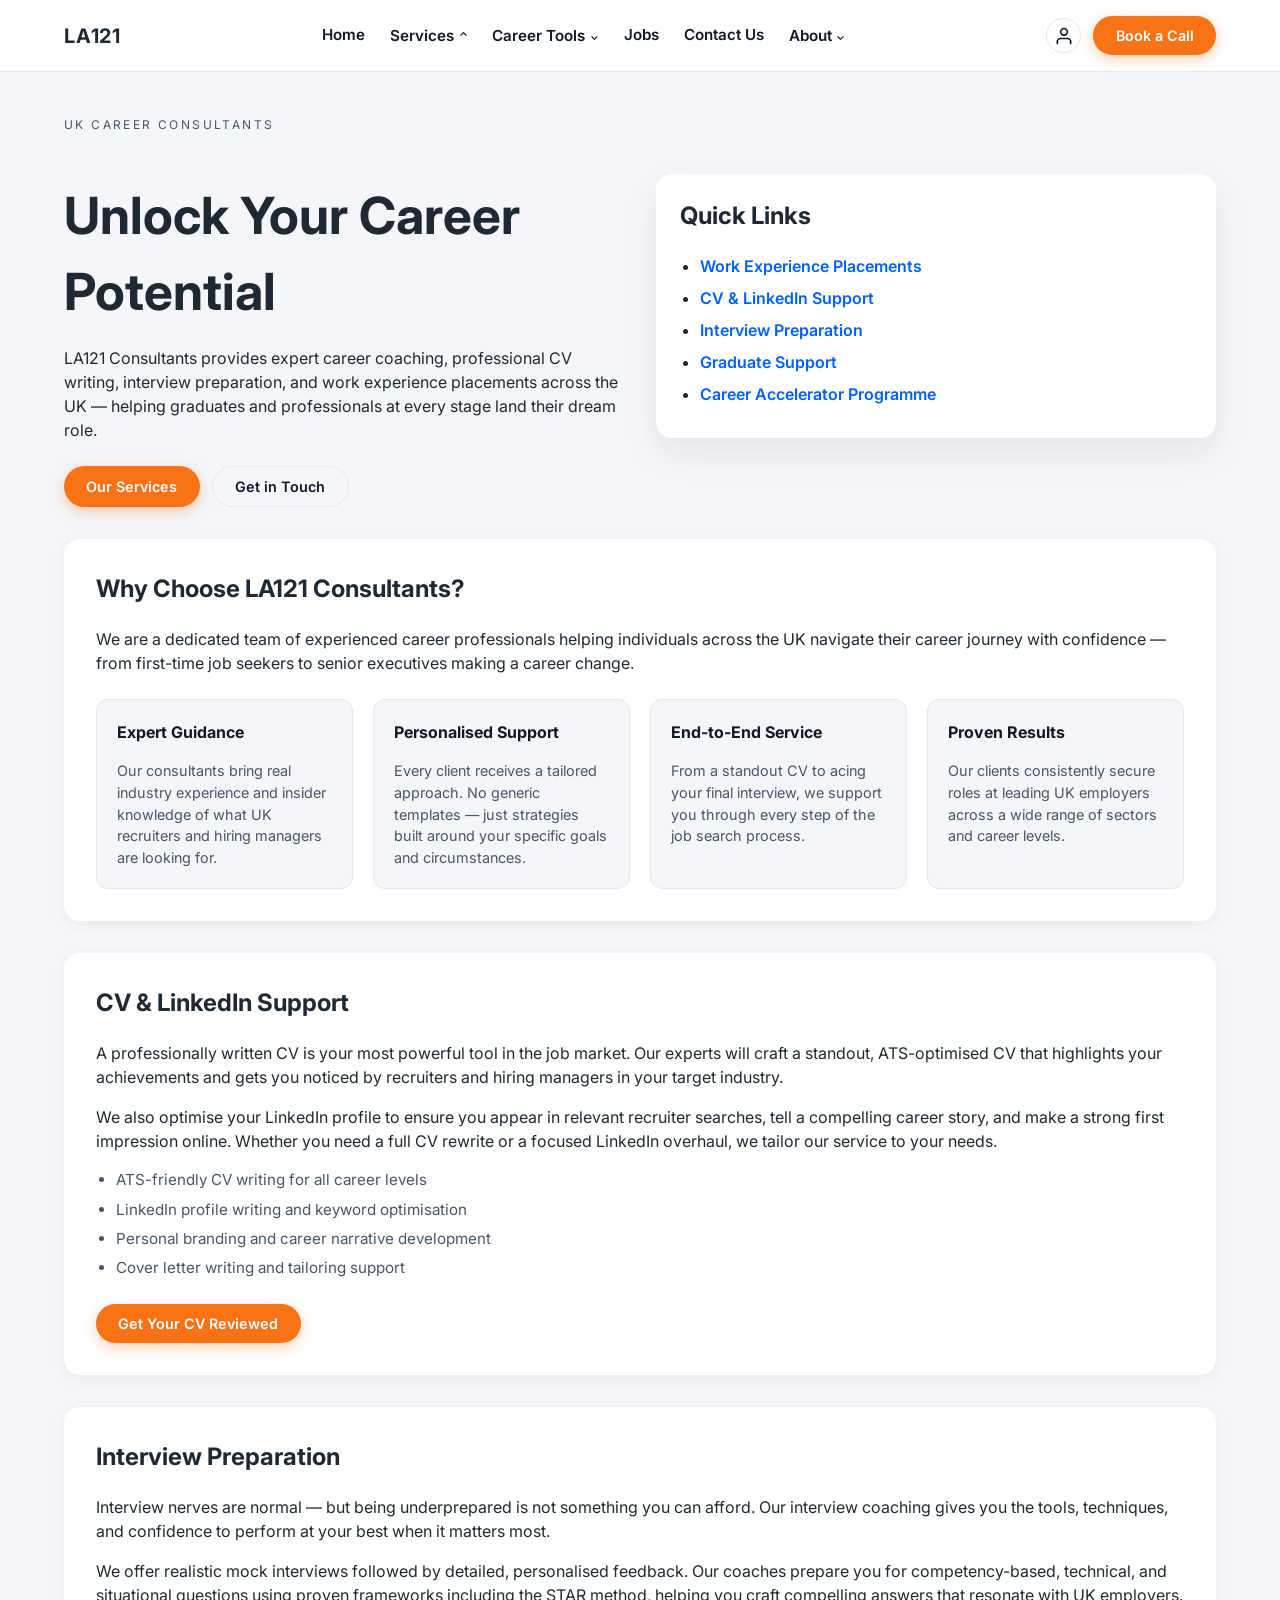
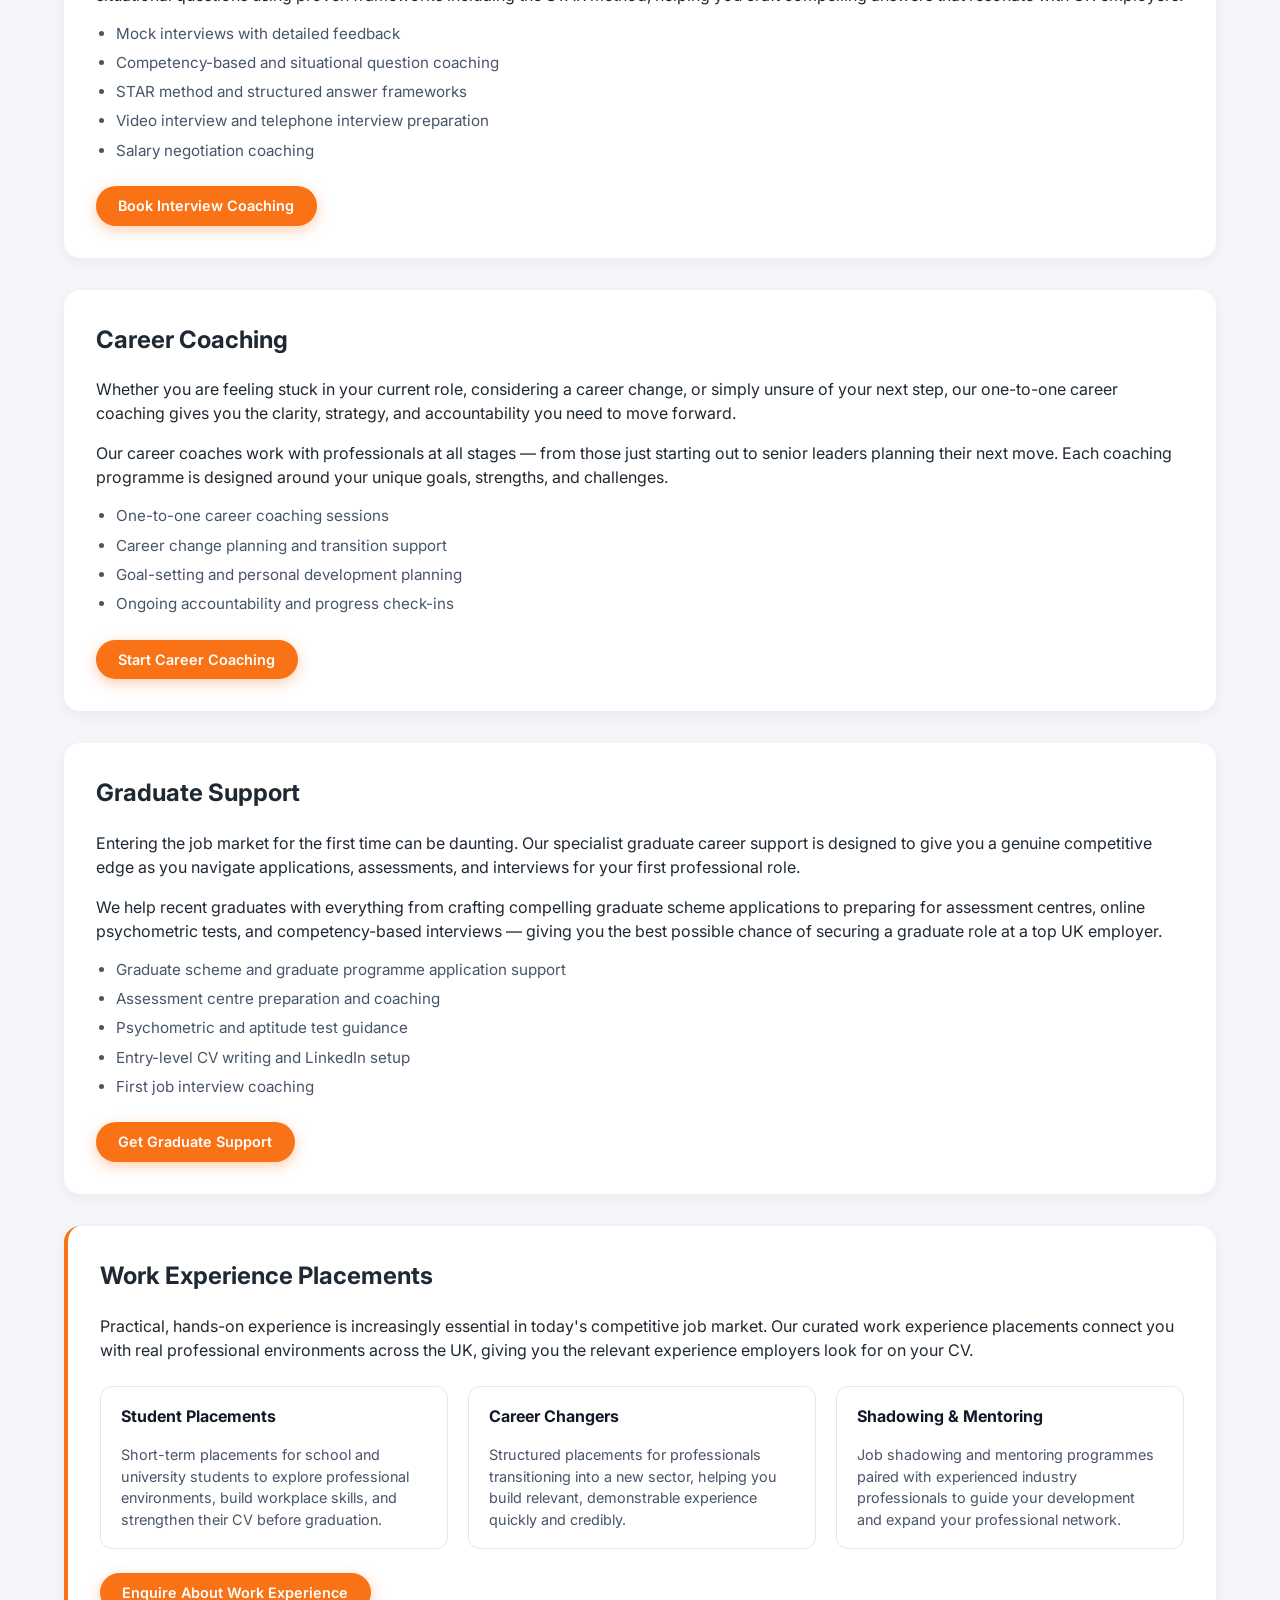
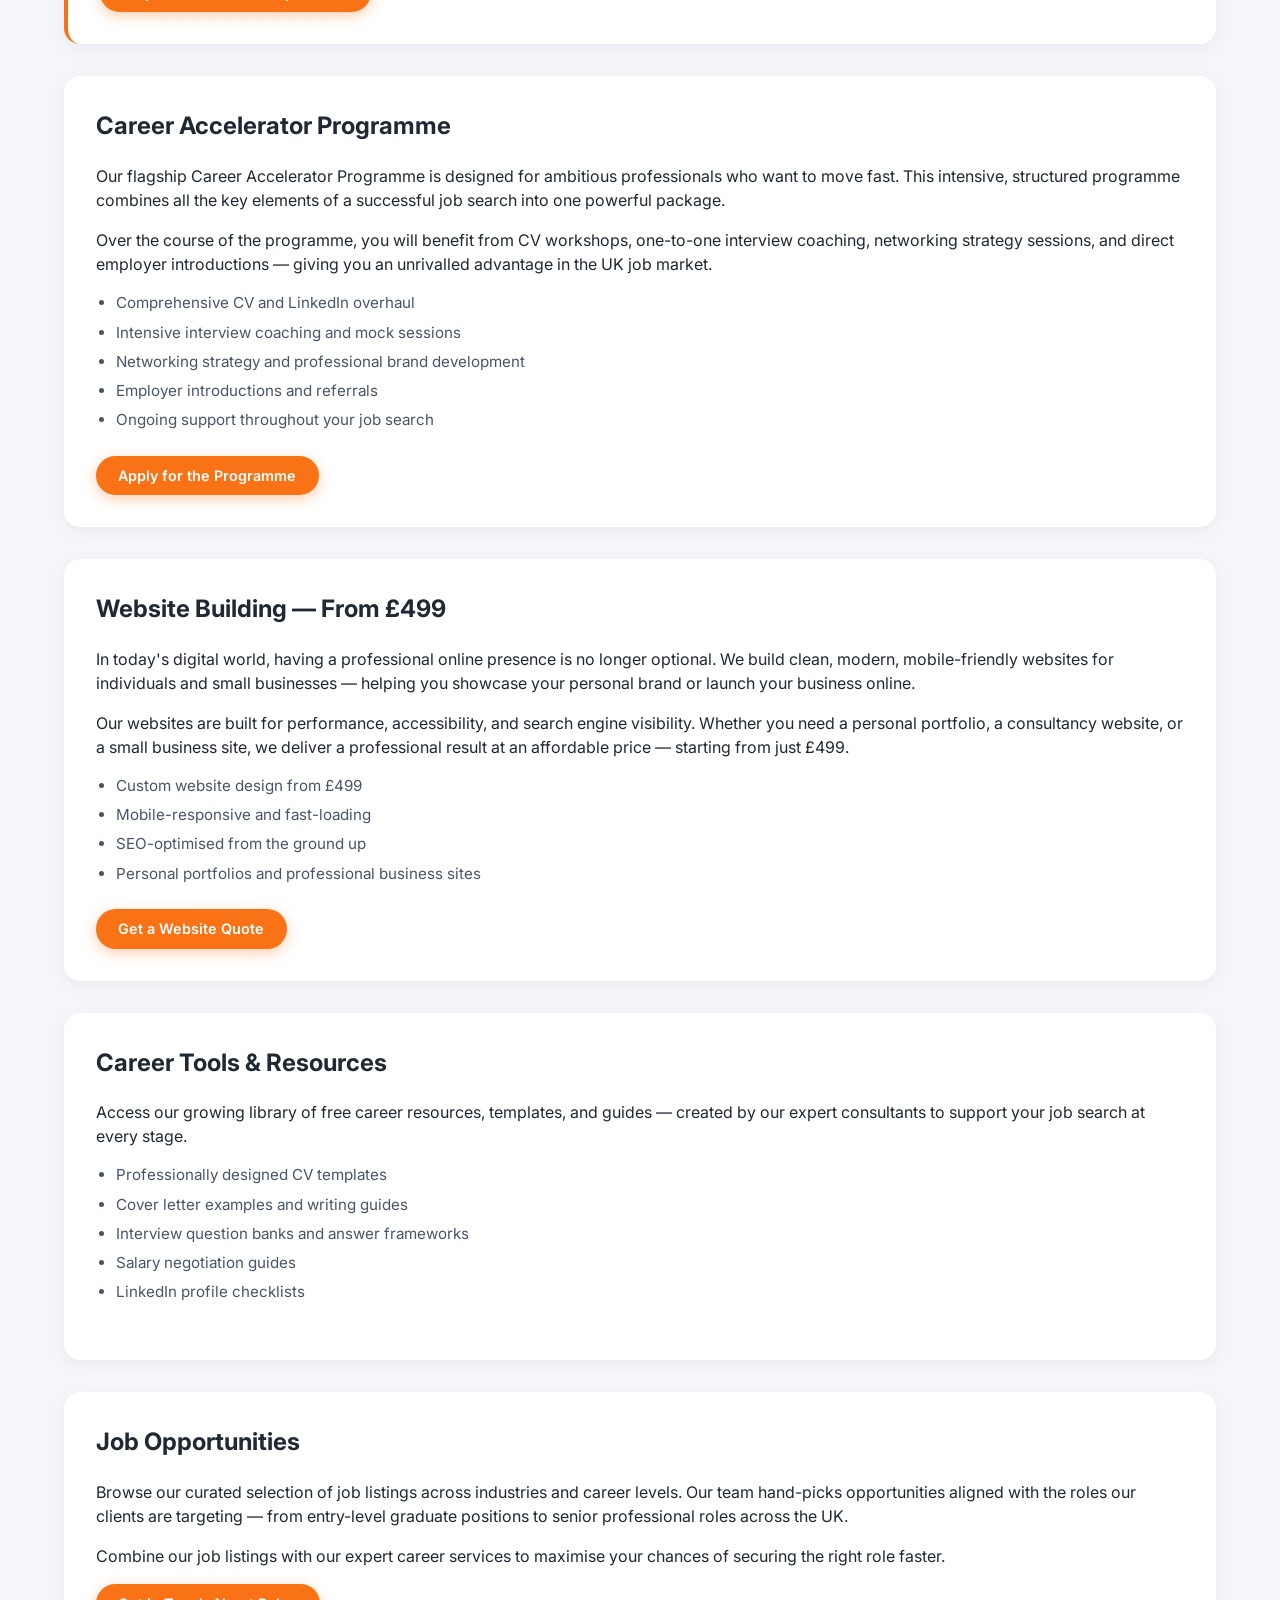
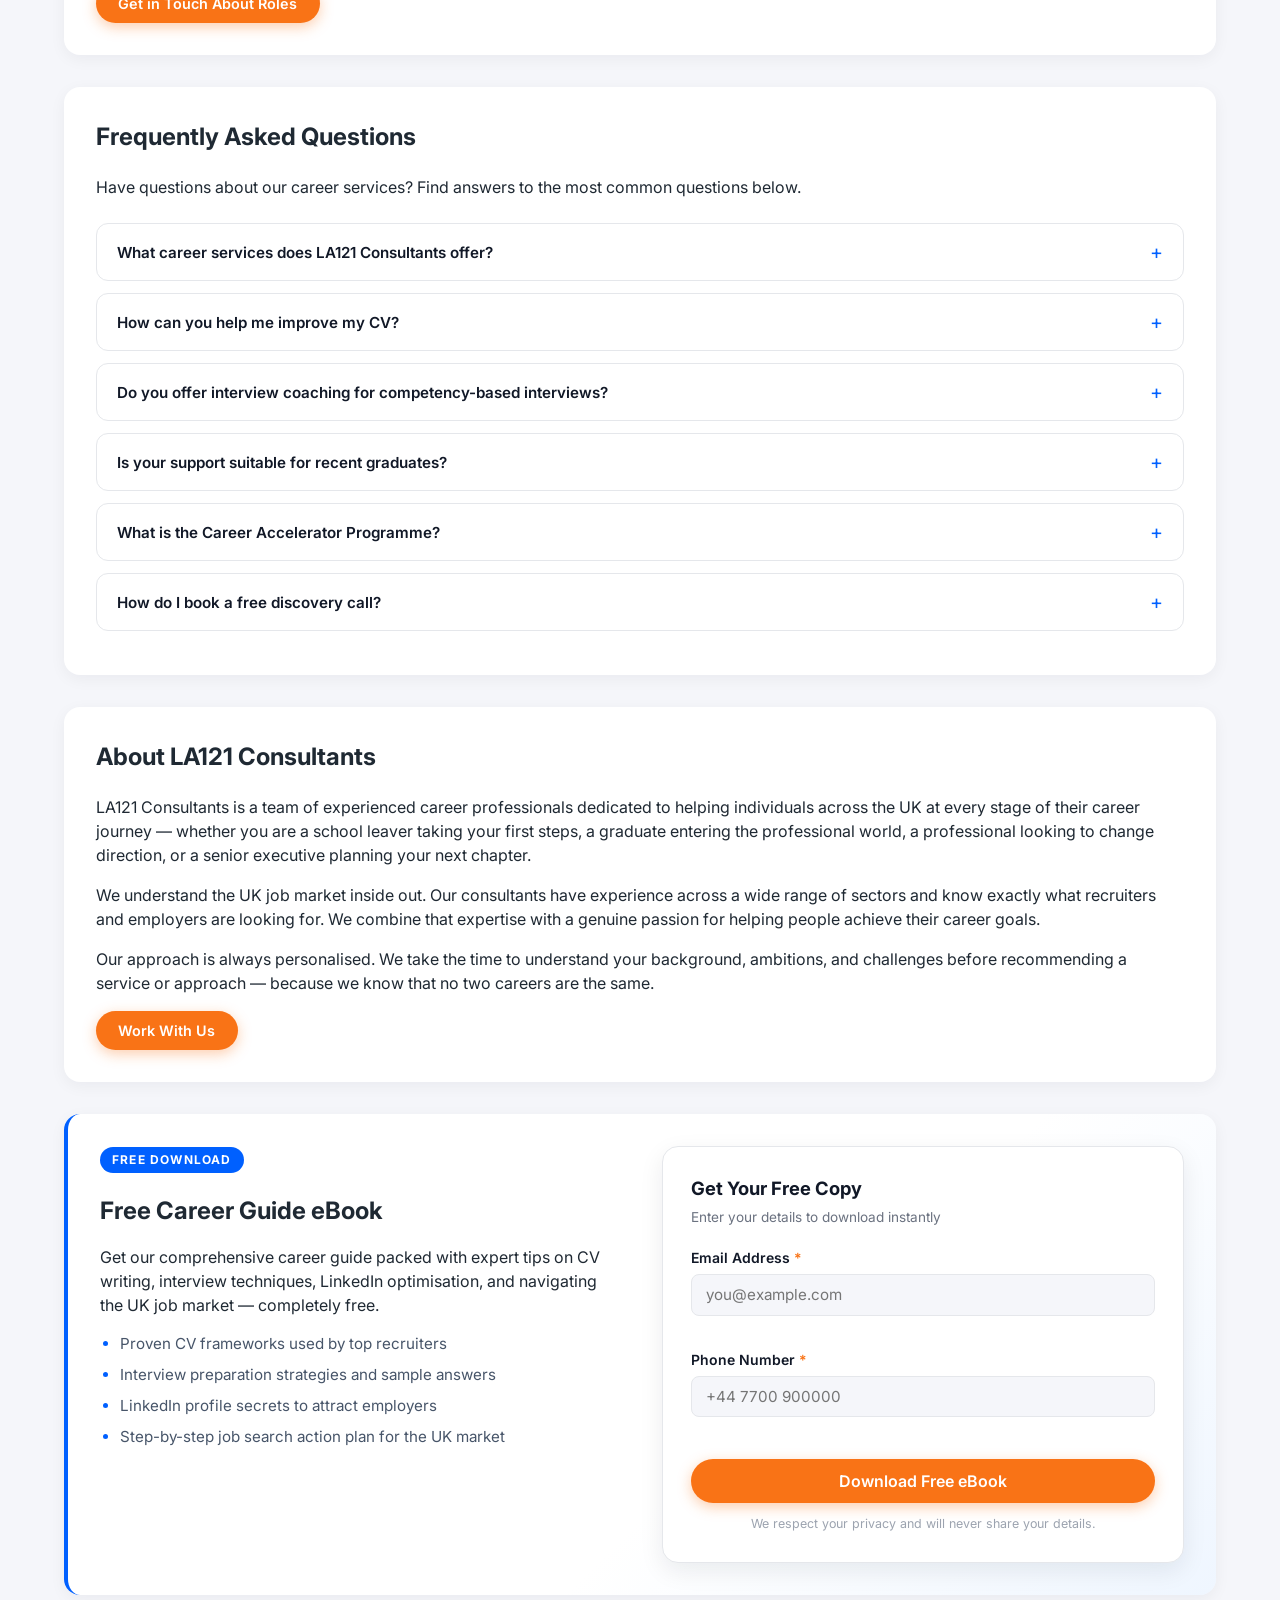
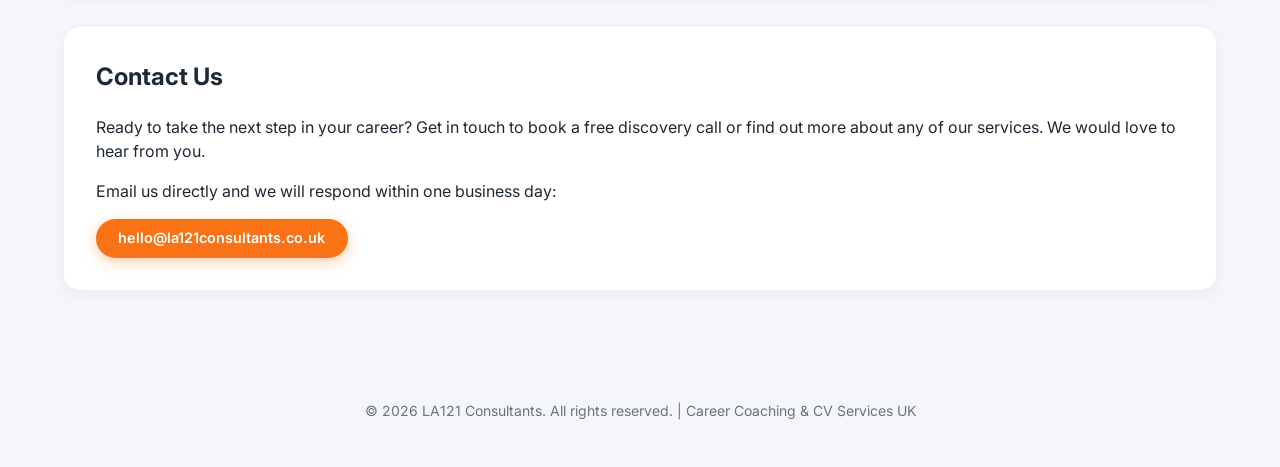
==== commit 9404c680: "Add free eBook download section with email and phone lead capture Adds a new #free-ebook panel befor" ====
--- a/index.html
+++ b/index.html
@@ -218,6 +218,7 @@
           </button>
           <ul class="dropdown-menu" role="menu">
             <li><a href="#career-tools" role="menuitem">Resources</a></li>
+            <li><a href="#free-ebook" role="menuitem">Free Career eBook</a></li>
           </ul>
         </div>
 
@@ -529,6 +530,48 @@
         <a class="btn primary" href="#contact">Work With Us</a>
       </section>
 
+      <section id="free-ebook" class="panel ebook-panel" aria-labelledby="ebook-heading">
+        <div class="ebook-content">
+          <div class="ebook-text">
+            <span class="ebook-badge">Free Download</span>
+            <h2 id="ebook-heading">Free Career Guide eBook</h2>
+            <p>
+              Get our comprehensive career guide packed with expert tips on CV writing, interview techniques, LinkedIn optimisation, and navigating the UK job market — completely free.
+            </p>
+            <ul class="ebook-features">
+              <li>Proven CV frameworks used by top recruiters</li>
+              <li>Interview preparation strategies and sample answers</li>
+              <li>LinkedIn profile secrets to attract employers</li>
+              <li>Step-by-step job search action plan for the UK market</li>
+            </ul>
+          </div>
+          <div class="ebook-form-wrapper">
+            <form id="ebook-form" class="ebook-form" novalidate>
+              <h3>Get Your Free Copy</h3>
+              <p class="ebook-form-note">Enter your details to download instantly</p>
+              <div class="form-group">
+                <label for="ebook-email">Email Address <span aria-hidden="true">*</span></label>
+                <input type="email" id="ebook-email" name="email" placeholder="you@example.com" required autocomplete="email" />
+                <span class="field-error" id="email-error" role="alert"></span>
+              </div>
+              <div class="form-group">
+                <label for="ebook-phone">Phone Number <span aria-hidden="true">*</span></label>
+                <input type="tel" id="ebook-phone" name="phone" placeholder="+44 7700 900000" required autocomplete="tel" />
+                <span class="field-error" id="phone-error" role="alert"></span>
+              </div>
+              <button type="submit" class="btn primary ebook-submit">Download Free eBook</button>
+              <p class="ebook-privacy">We respect your privacy and will never share your details.</p>
+            </form>
+            <div id="ebook-success" class="ebook-success" hidden>
+              <div class="ebook-success-icon" aria-hidden="true">&#10003;</div>
+              <h3>Your download is starting!</h3>
+              <p>Thank you! Your free Career Guide eBook is on its way.</p>
+              <a class="btn primary" href="https://drive.google.com/uc?export=download&id=1bdi2Iw6LJ4pi1v-gQZtQ0JwVoGws3V3m" target="_blank" rel="noopener noreferrer">Click here if the download did not start</a>
+            </div>
+          </div>
+        </div>
+      </section>
+
       <section id="contact" class="panel" aria-labelledby="contact-heading">
         <h2 id="contact-heading">Contact Us</h2>
         <p>
@@ -582,6 +625,78 @@
         }
       });
 
+      // eBook form
+      (function () {
+        var form = document.getElementById("ebook-form");
+        var successBox = document.getElementById("ebook-success");
+        var emailInput = document.getElementById("ebook-email");
+        var phoneInput = document.getElementById("ebook-phone");
+        var emailError = document.getElementById("email-error");
+        var phoneError = document.getElementById("phone-error");
+
+        function validateEmail(val) {
+          return /^[^\s@]+@[^\s@]+\.[^\s@]+$/.test(val.trim());
+        }
+
+        function validatePhone(val) {
+          return /^[\+\d][\d\s\-\(\)]{6,19}$/.test(val.trim());
+        }
+
+        function showError(input, errorEl, msg) {
+          input.classList.add("invalid");
+          errorEl.textContent = msg;
+        }
+
+        function clearError(input, errorEl) {
+          input.classList.remove("invalid");
+          errorEl.textContent = "";
+        }
+
+        emailInput.addEventListener("input", function () {
+          if (validateEmail(emailInput.value)) clearError(emailInput, emailError);
+        });
+
+        phoneInput.addEventListener("input", function () {
+          if (validatePhone(phoneInput.value)) clearError(phoneInput, phoneError);
+        });
+
+        form.addEventListener("submit", function (e) {
+          e.preventDefault();
+          var valid = true;
+
+          if (!validateEmail(emailInput.value)) {
+            showError(emailInput, emailError, "Please enter a valid email address.");
+            valid = false;
+          } else {
+            clearError(emailInput, emailError);
+          }
+
+          if (!validatePhone(phoneInput.value)) {
+            showError(phoneInput, phoneError, "Please enter a valid phone number.");
+            valid = false;
+          } else {
+            clearError(phoneInput, phoneError);
+          }
+
+          if (!valid) return;
+
+          // Trigger automatic download
+          var downloadUrl = "https://drive.google.com/uc?export=download&id=1bdi2Iw6LJ4pi1v-gQZtQ0JwVoGws3V3m";
+          var link = document.createElement("a");
+          link.href = downloadUrl;
+          link.setAttribute("download", "");
+          link.setAttribute("target", "_blank");
+          link.setAttribute("rel", "noopener noreferrer");
+          document.body.appendChild(link);
+          link.click();
+          document.body.removeChild(link);
+
+          // Show success state
+          form.hidden = true;
+          successBox.hidden = false;
+        });
+      })();
+
       // FAQ accordion
       document.querySelectorAll(".faq-question").forEach((btn) => {
         btn.addEventListener("click", () => {
--- a/styles.css
+++ b/styles.css
@@ -404,6 +404,170 @@
   display: block;
 }
 
+/* ── eBook section ── */
+.ebook-panel {
+  border-left: 4px solid var(--primary);
+  background: linear-gradient(135deg, #fff 60%, #eff6ff 100%);
+}
+
+.ebook-content {
+  display: grid;
+  grid-template-columns: 1fr 1fr;
+  gap: 2.5rem;
+  align-items: start;
+}
+
+@media (max-width: 768px) {
+  .ebook-content {
+    grid-template-columns: 1fr;
+  }
+}
+
+.ebook-badge {
+  display: inline-block;
+  background: var(--primary);
+  color: #fff;
+  font-size: 0.75rem;
+  font-weight: 700;
+  text-transform: uppercase;
+  letter-spacing: 0.1em;
+  padding: 0.25rem 0.75rem;
+  border-radius: 999px;
+  margin-bottom: 0.75rem;
+}
+
+.ebook-text h2 {
+  margin-top: 0.5rem;
+  margin-bottom: 0.75rem;
+}
+
+.ebook-features {
+  padding-left: 1.25rem;
+  margin: 1rem 0 0;
+  color: #475569;
+}
+
+.ebook-features li {
+  margin-bottom: 0.5rem;
+  font-size: 0.95rem;
+}
+
+.ebook-features li::marker {
+  color: var(--primary);
+}
+
+.ebook-form-wrapper {
+  background: var(--card);
+  border: 1px solid var(--border);
+  border-radius: 1rem;
+  padding: 1.75rem;
+  box-shadow: 0 8px 24px rgba(15, 23, 42, 0.08);
+}
+
+.ebook-form h3 {
+  margin-top: 0;
+  margin-bottom: 0.25rem;
+  font-size: 1.15rem;
+  color: var(--secondary);
+}
+
+.ebook-form-note {
+  font-size: 0.85rem;
+  color: #6b7280;
+  margin-bottom: 1.25rem;
+  margin-top: 0;
+}
+
+.form-group {
+  display: flex;
+  flex-direction: column;
+  margin-bottom: 1rem;
+}
+
+.form-group label {
+  font-size: 0.875rem;
+  font-weight: 600;
+  color: var(--secondary);
+  margin-bottom: 0.35rem;
+}
+
+.form-group label span {
+  color: var(--accent);
+}
+
+.form-group input {
+  border: 1px solid var(--border);
+  border-radius: 0.5rem;
+  padding: 0.65rem 0.9rem;
+  font-family: inherit;
+  font-size: 0.95rem;
+  color: var(--text);
+  background: var(--bg);
+  transition: border-color 0.15s, box-shadow 0.15s;
+  outline: none;
+}
+
+.form-group input:focus {
+  border-color: var(--primary);
+  box-shadow: 0 0 0 3px rgba(0, 96, 255, 0.12);
+}
+
+.form-group input.invalid {
+  border-color: #ef4444;
+}
+
+.field-error {
+  font-size: 0.8rem;
+  color: #ef4444;
+  margin-top: 0.3rem;
+  min-height: 1em;
+}
+
+.ebook-submit {
+  width: 100%;
+  padding: 0.75rem 1.4rem;
+  font-size: 1rem;
+  margin-top: 0.5rem;
+}
+
+.ebook-privacy {
+  font-size: 0.78rem;
+  color: #9ca3af;
+  text-align: center;
+  margin-top: 0.75rem;
+  margin-bottom: 0;
+}
+
+.ebook-success {
+  text-align: center;
+  padding: 0.5rem 0;
+}
+
+.ebook-success-icon {
+  display: flex;
+  align-items: center;
+  justify-content: center;
+  width: 3rem;
+  height: 3rem;
+  background: #22c55e;
+  color: #fff;
+  border-radius: 50%;
+  font-size: 1.5rem;
+  font-weight: 700;
+  margin: 0 auto 1rem;
+}
+
+.ebook-success h3 {
+  margin: 0 0 0.5rem;
+  color: var(--secondary);
+}
+
+.ebook-success p {
+  color: #475569;
+  margin-bottom: 1.25rem;
+  font-size: 0.95rem;
+}
+
 /* ── Footer ── */
 .site-footer {
   text-align: center;
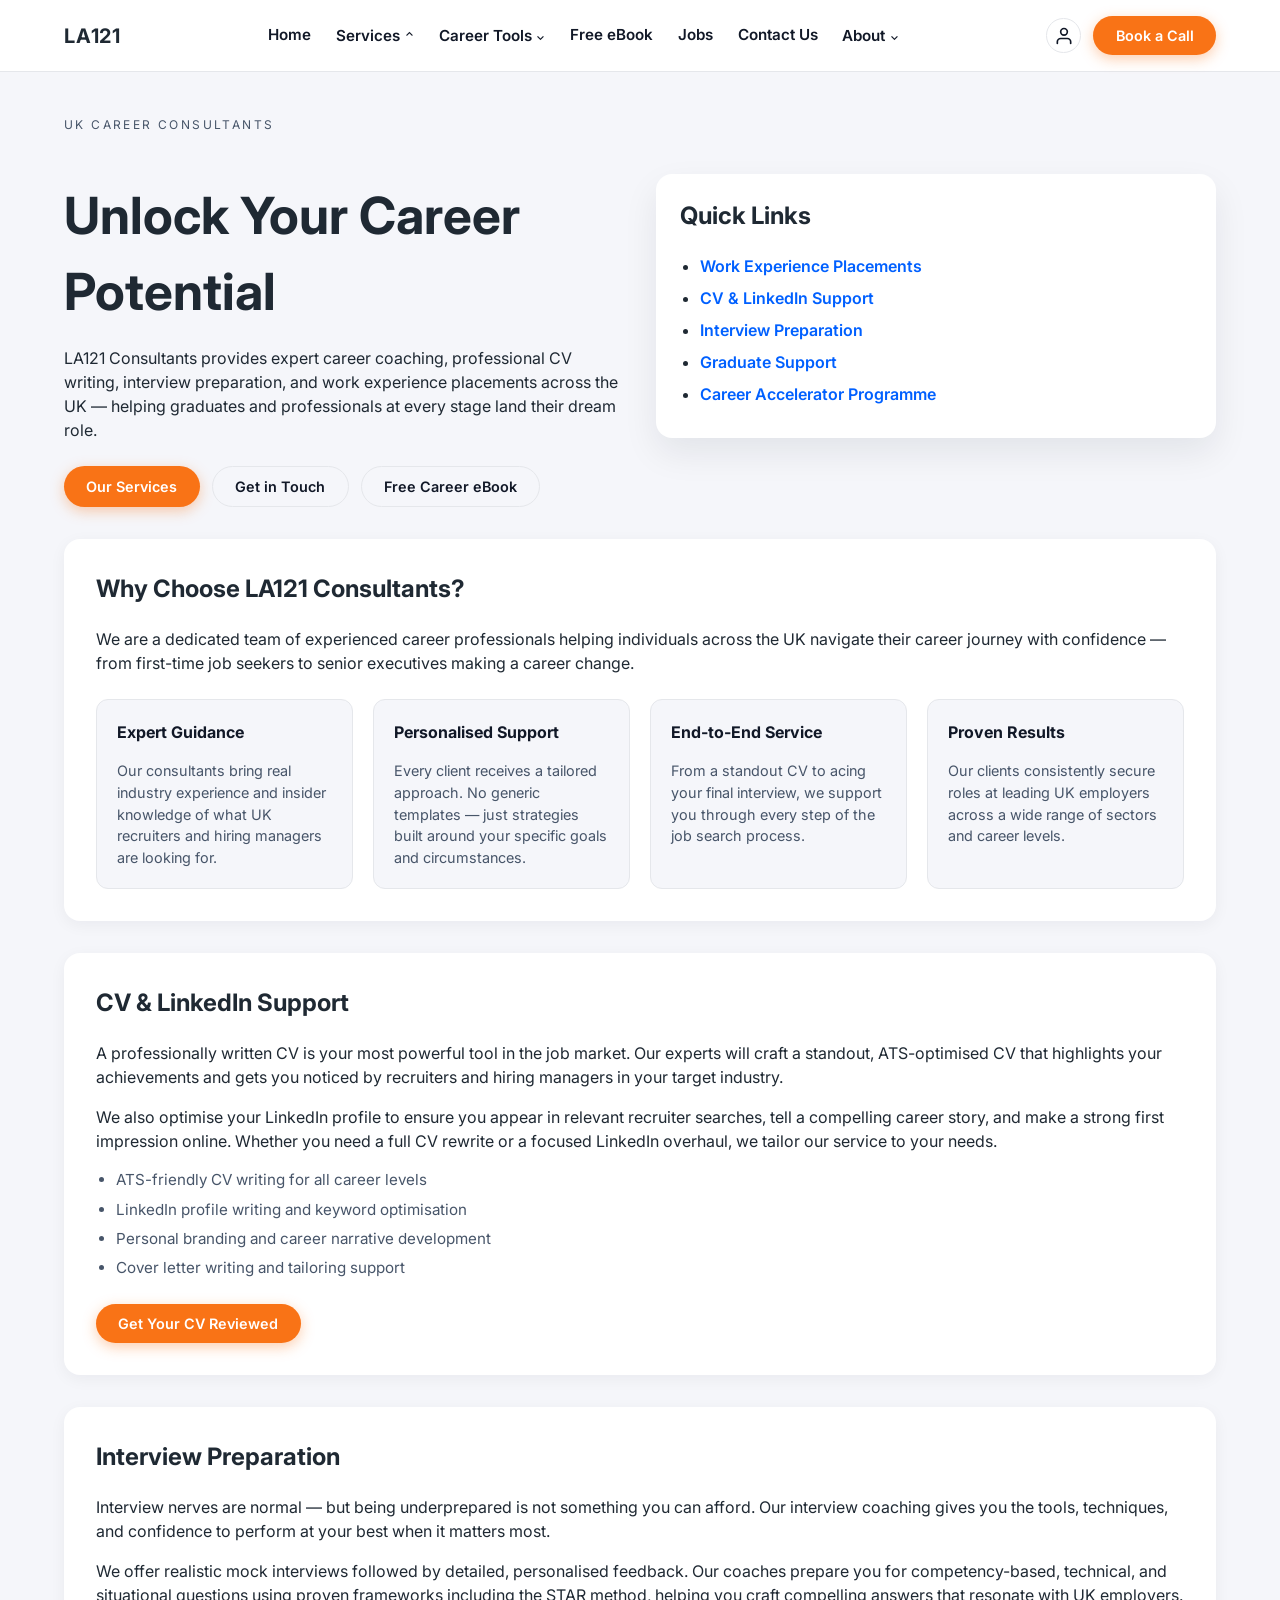
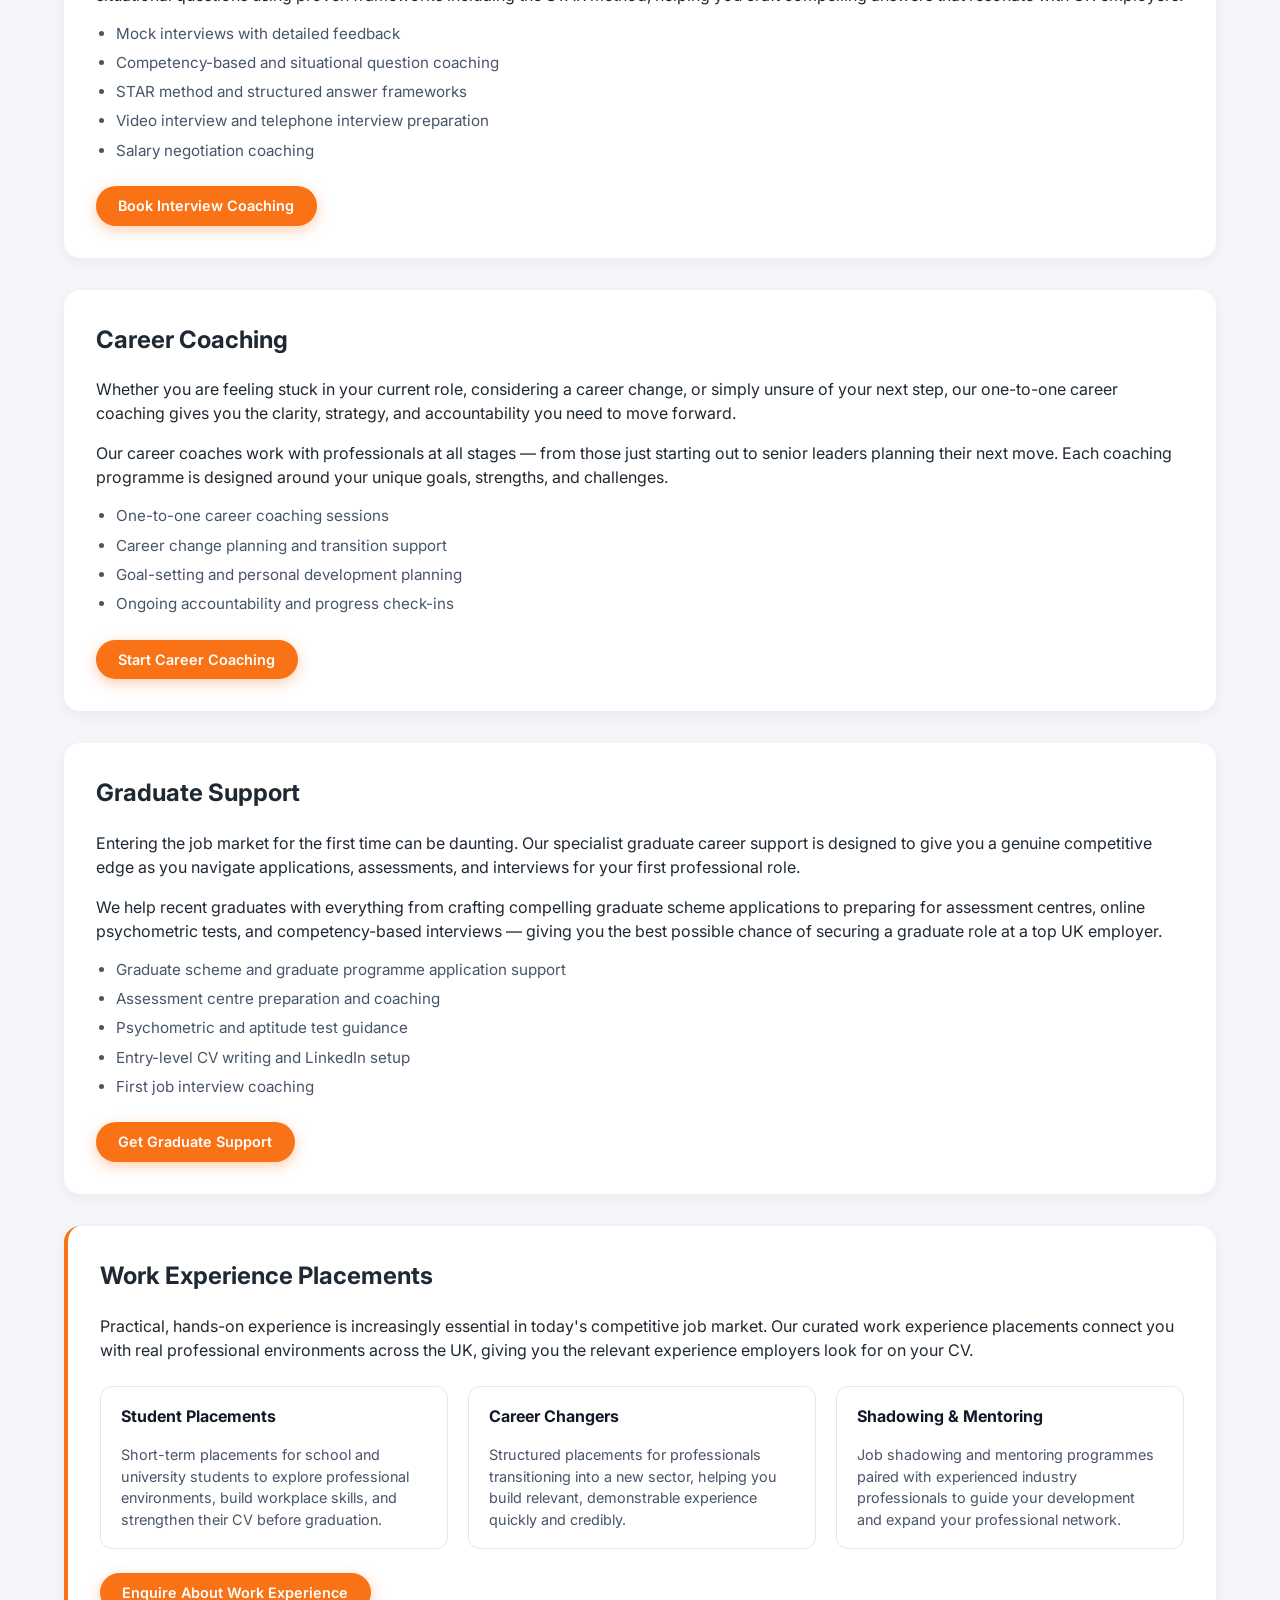
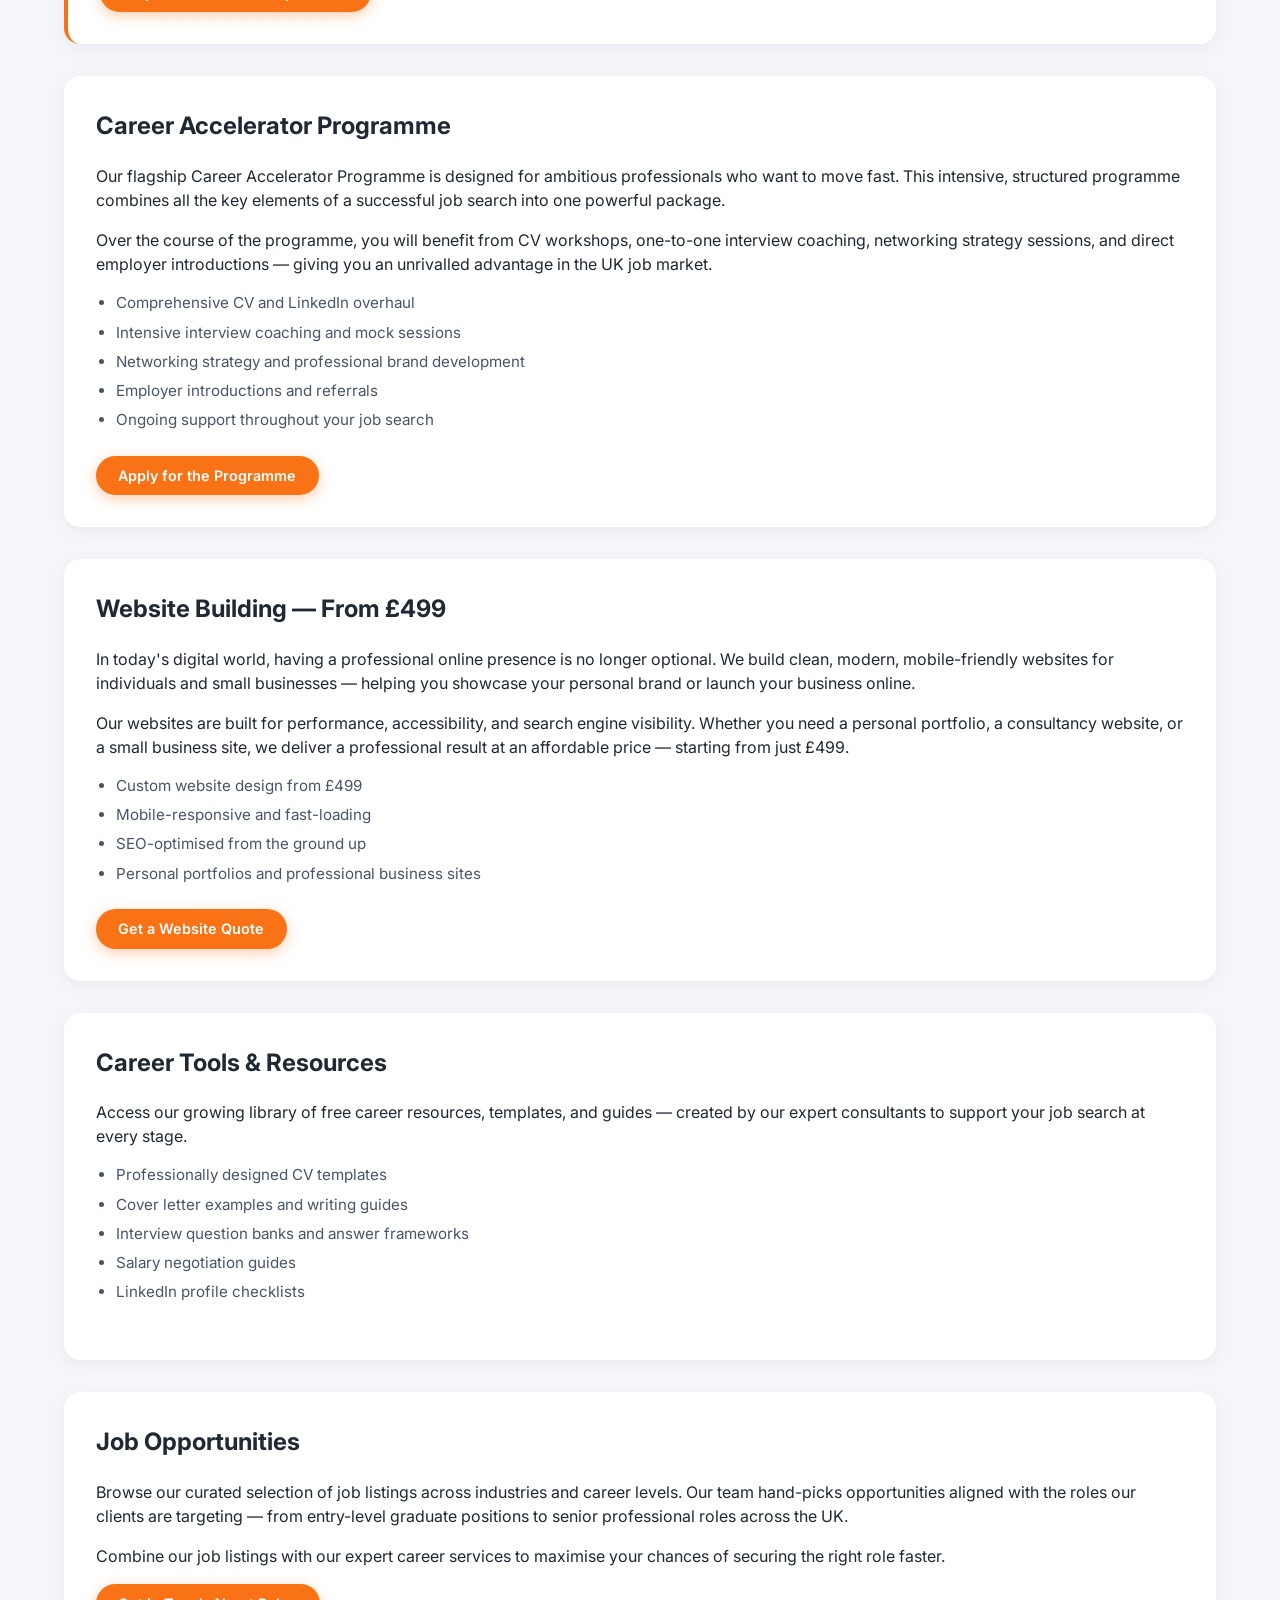
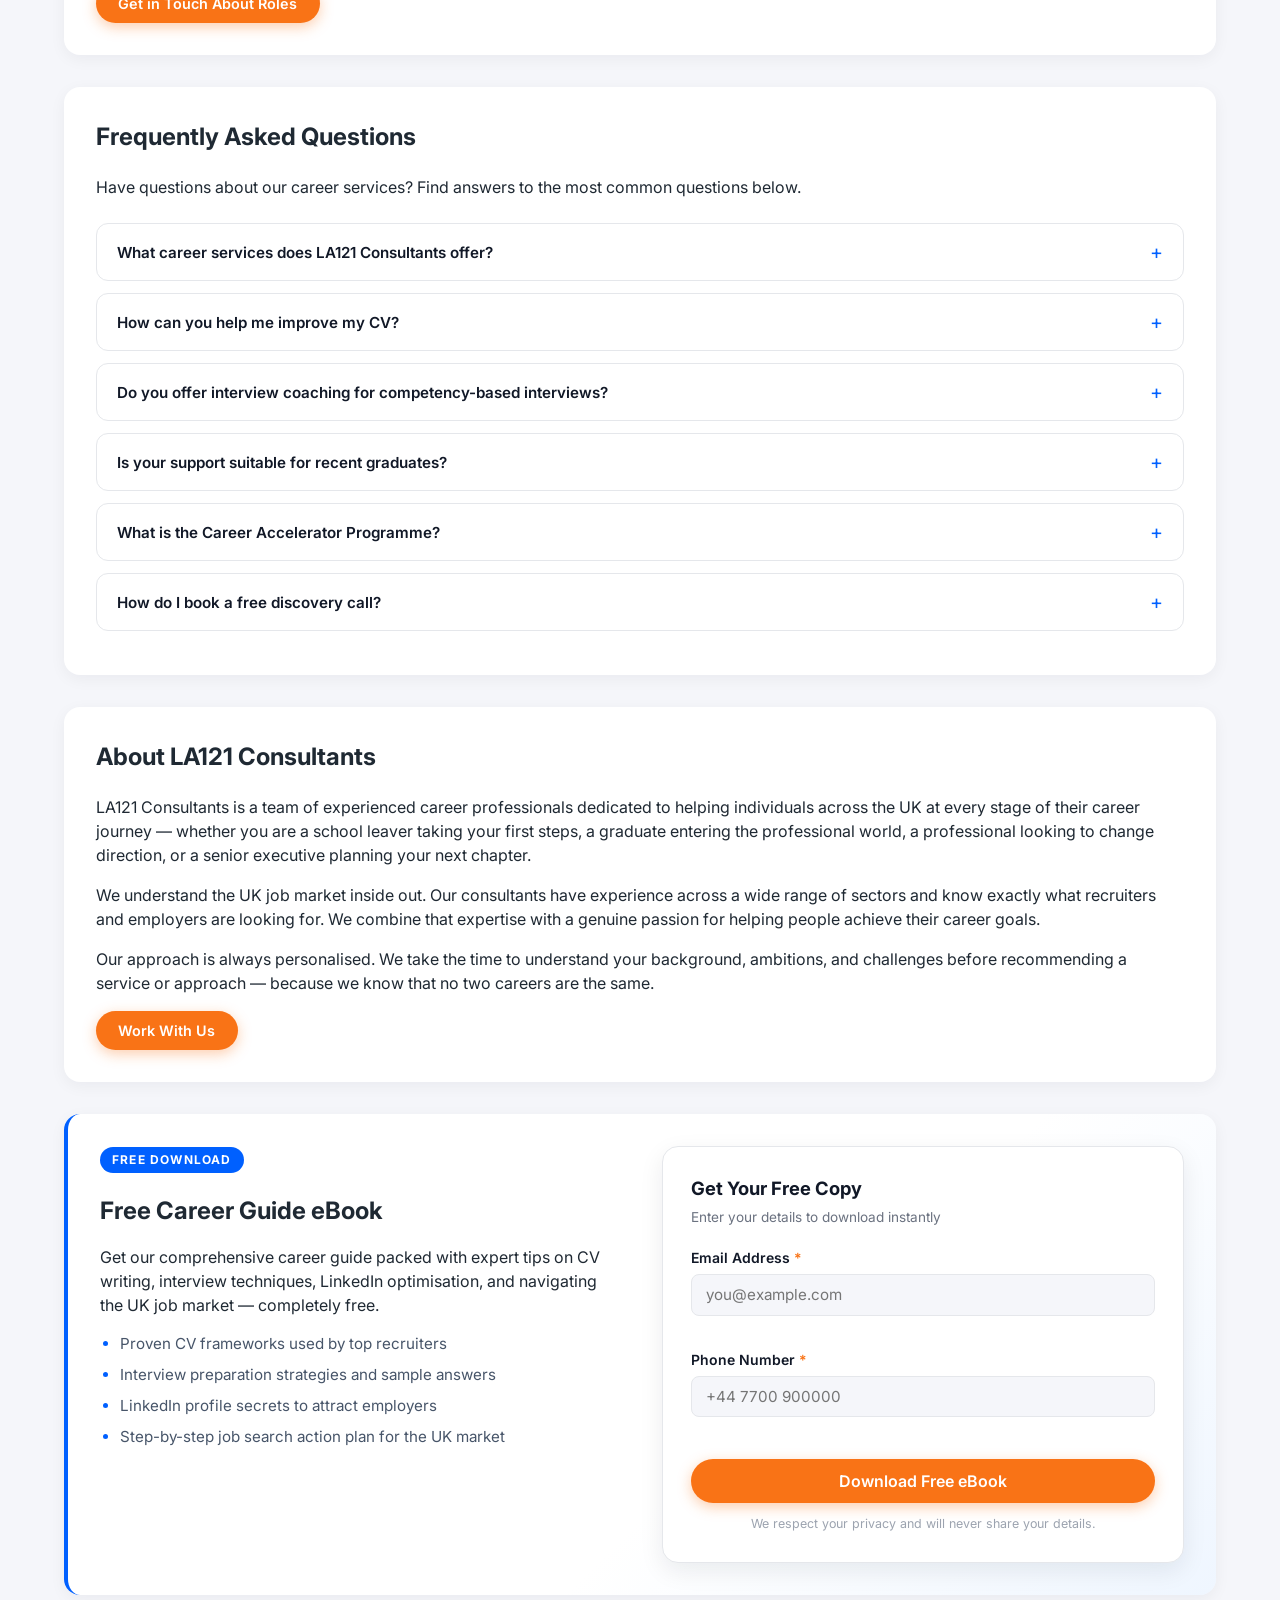
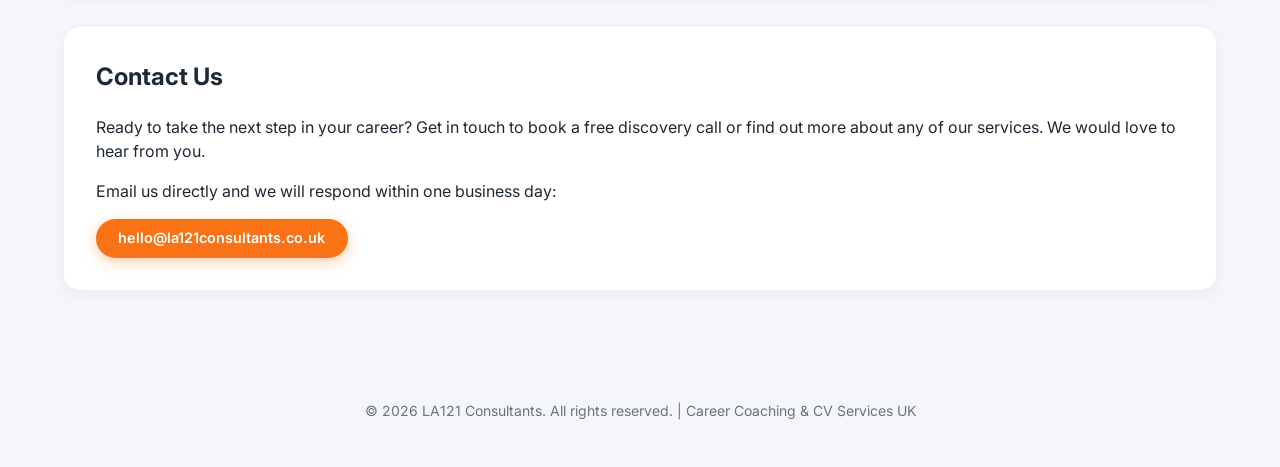
==== commit 720e4849: "Make free eBook link more prominent in nav and hero Adds a direct 'Free eBook' link in the main navi" ====
--- a/index.html
+++ b/index.html
@@ -222,6 +222,7 @@
           </ul>
         </div>
 
+        <a href="#free-ebook">Free eBook</a>
         <a href="#jobs">Jobs</a>
         <a href="#contact">Contact Us</a>
 
@@ -255,6 +256,7 @@
           <div class="hero-actions">
             <a class="btn primary" href="#services">Our Services</a>
             <a class="btn secondary" href="#contact">Get in Touch</a>
+            <a class="btn secondary" href="#free-ebook">Free Career eBook</a>
           </div>
         </div>
         <div class="hero-card">
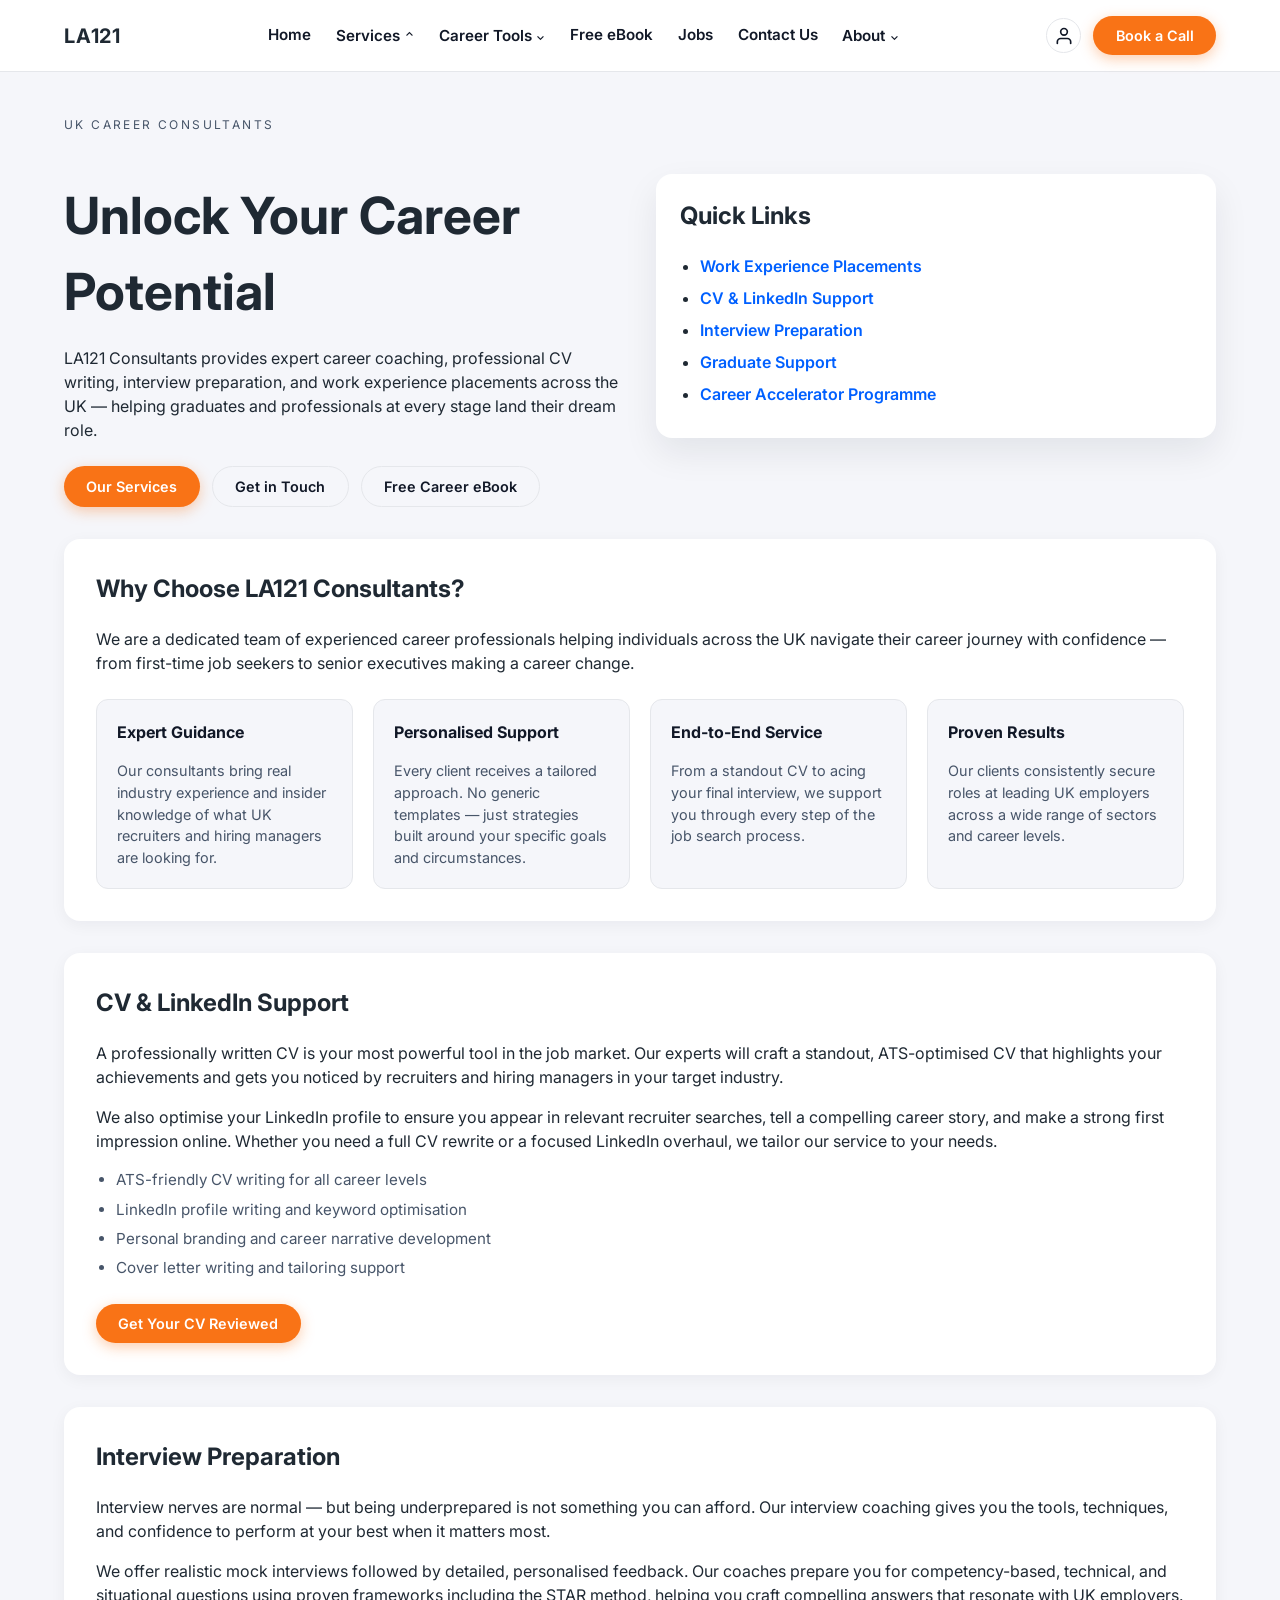
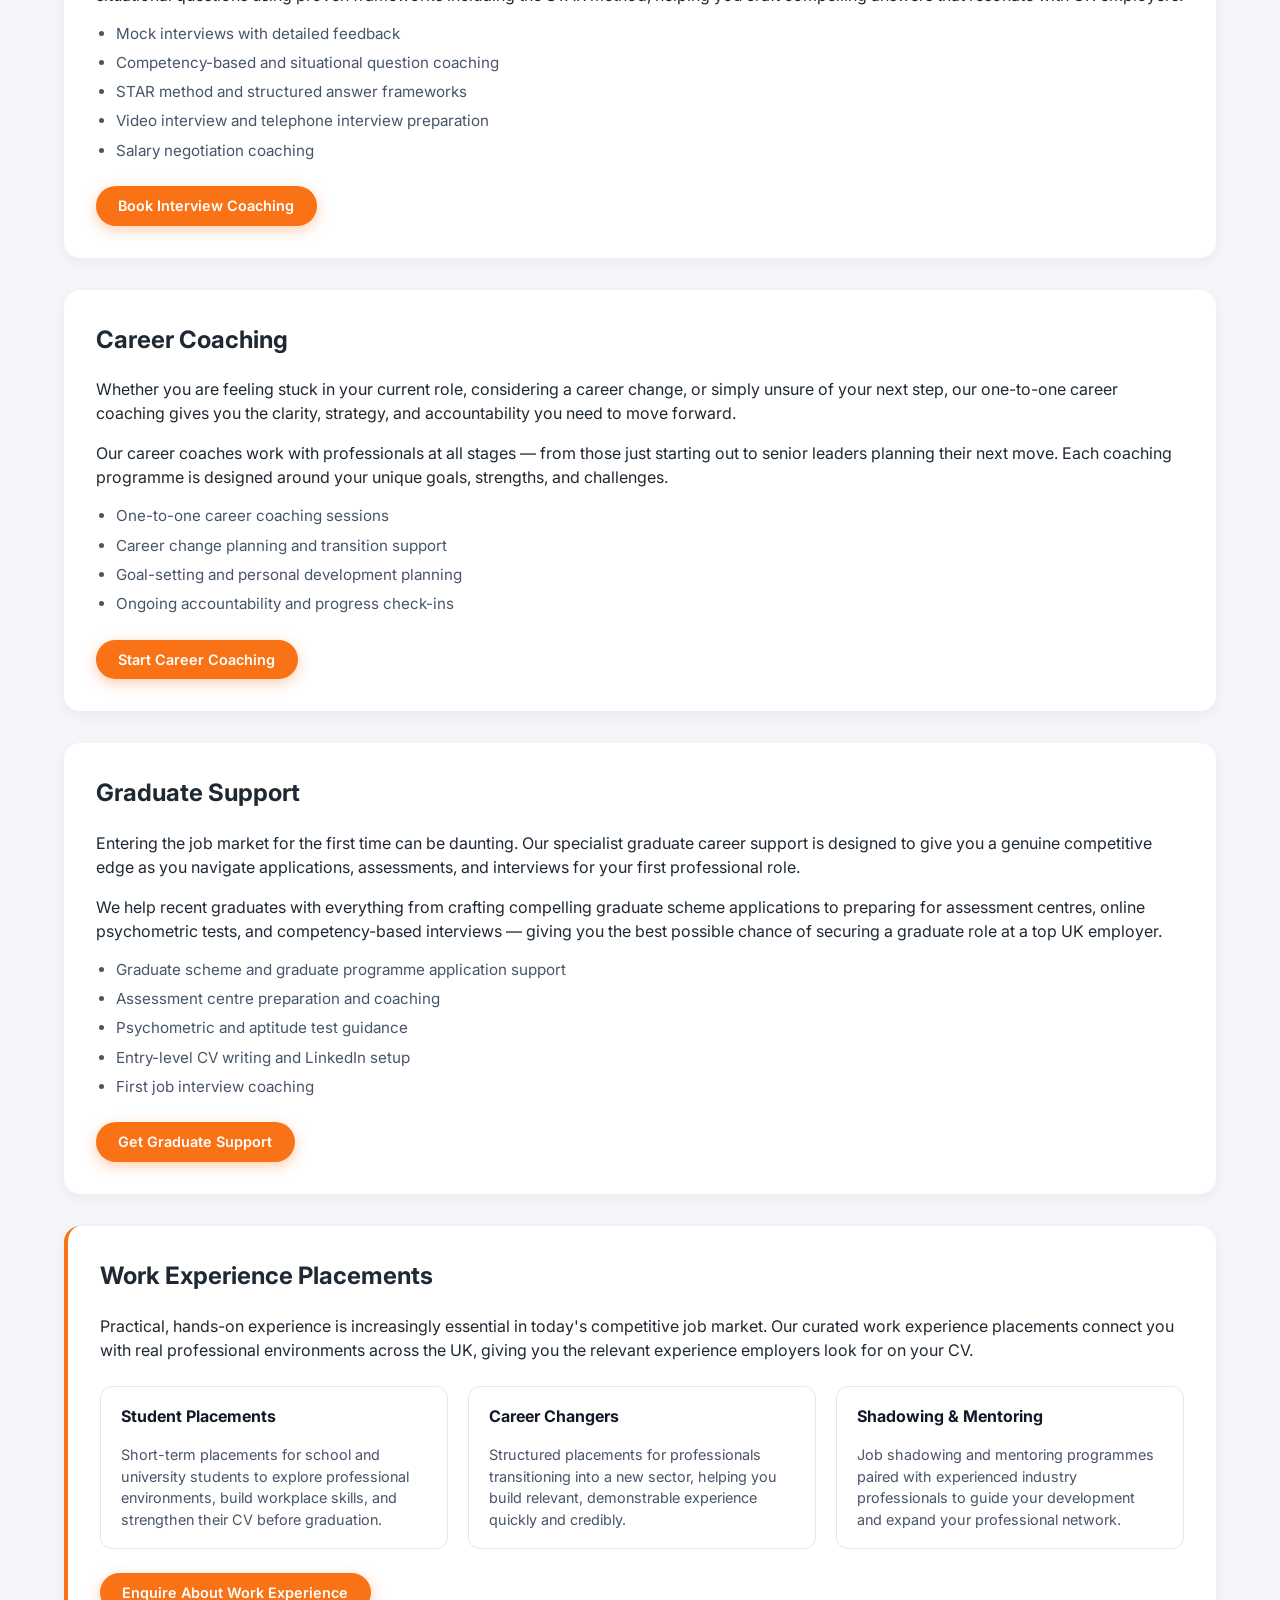
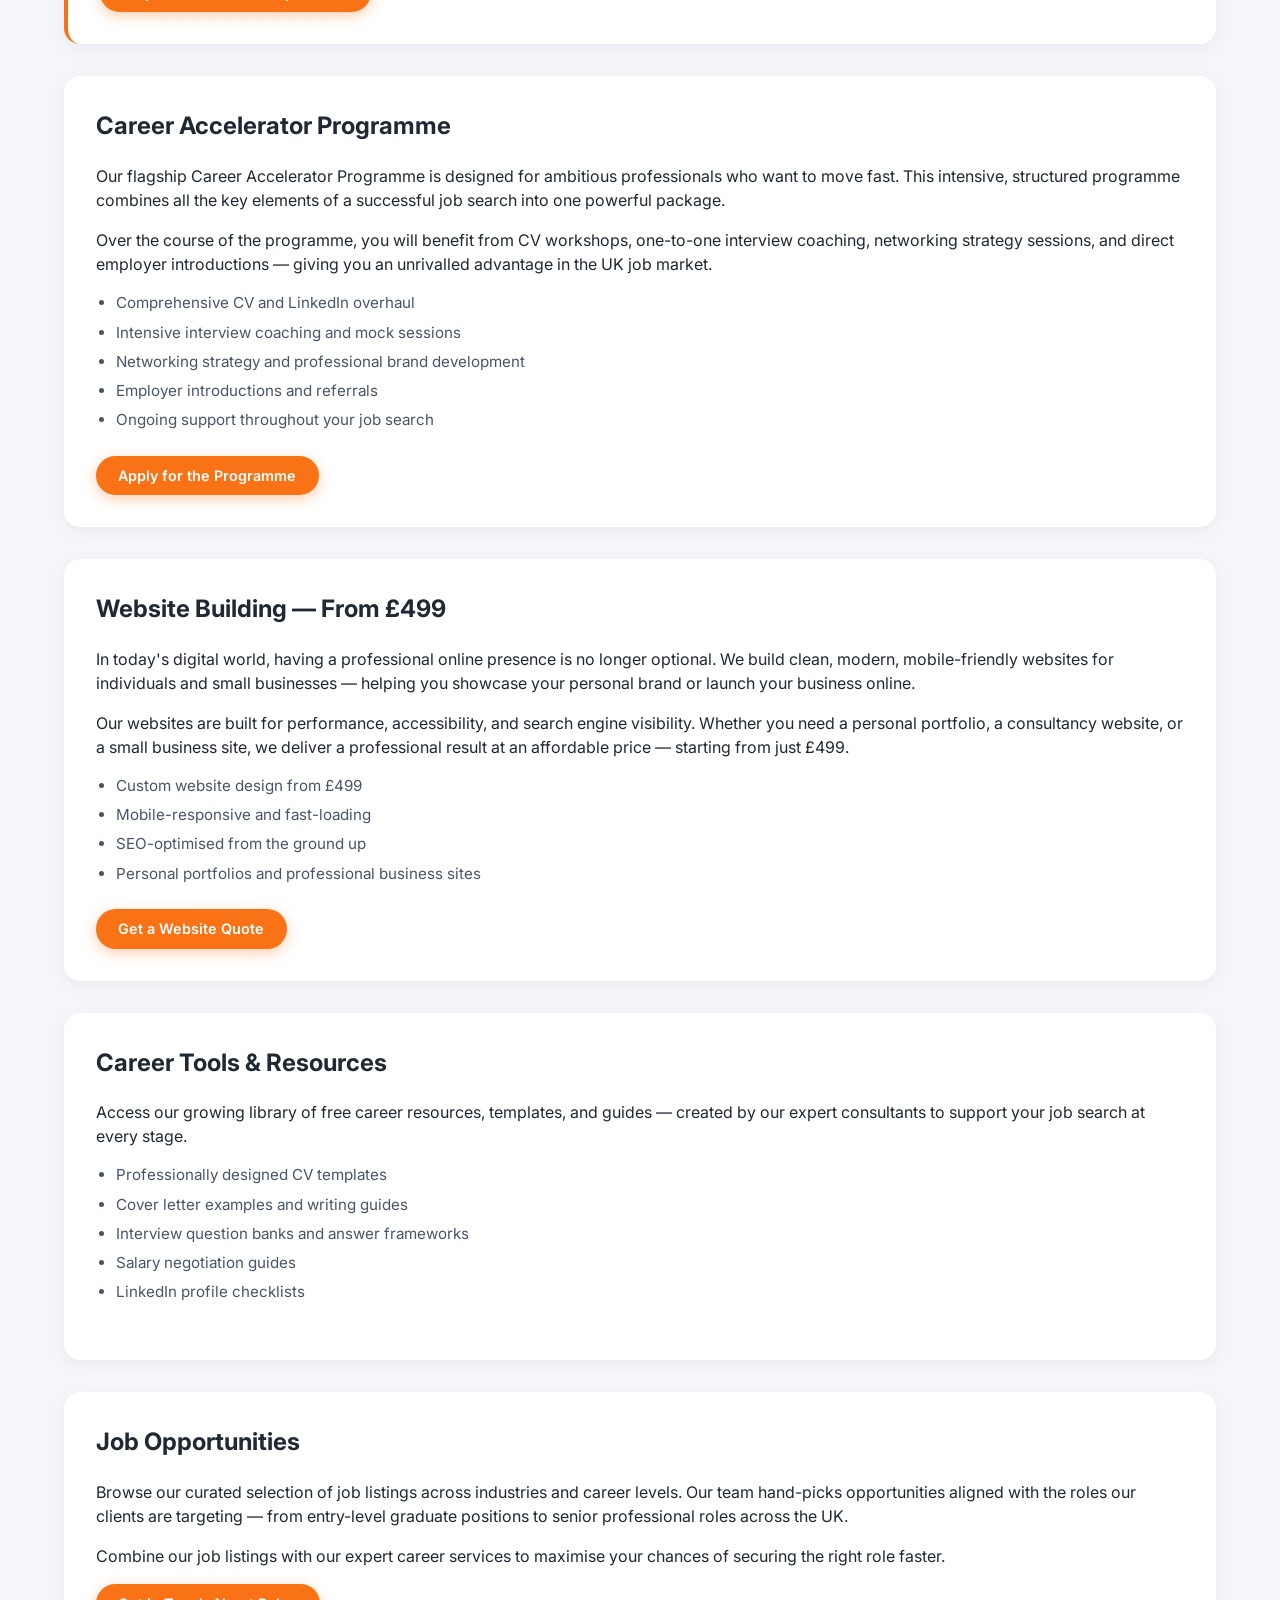
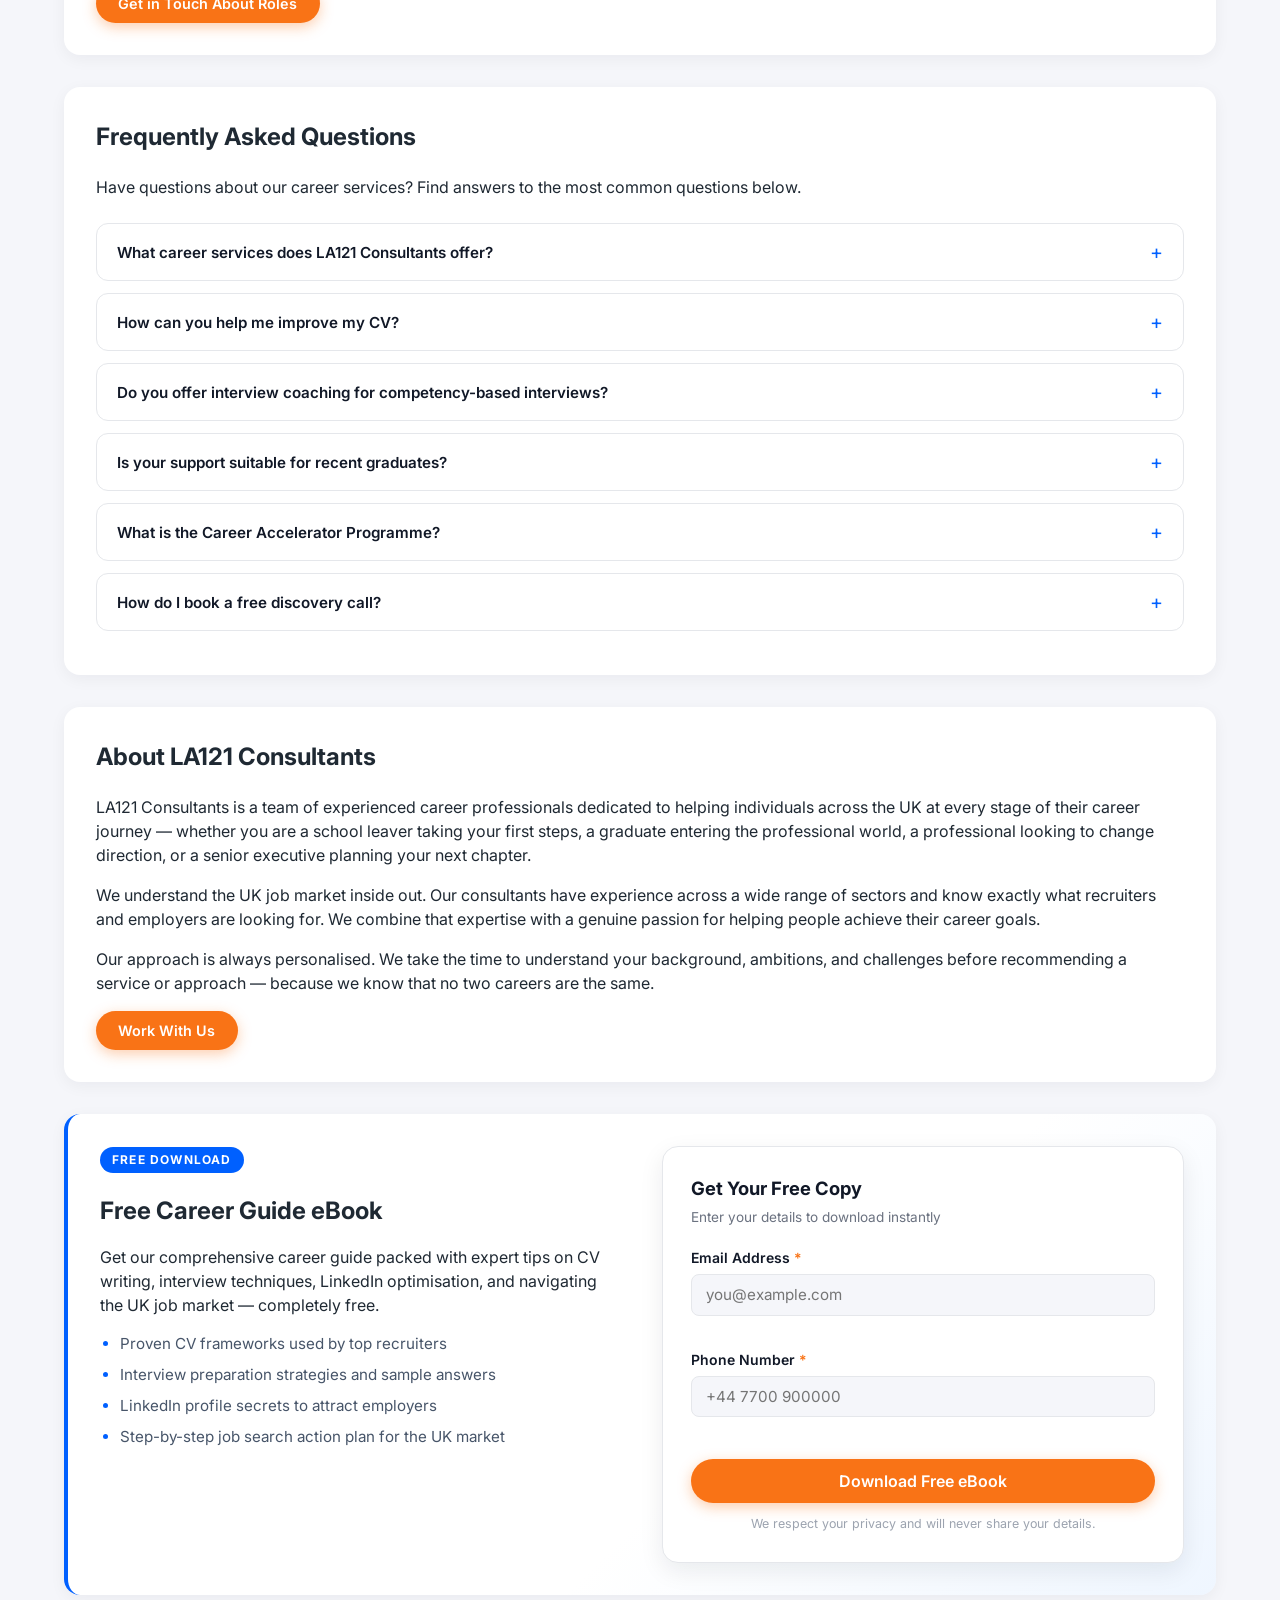
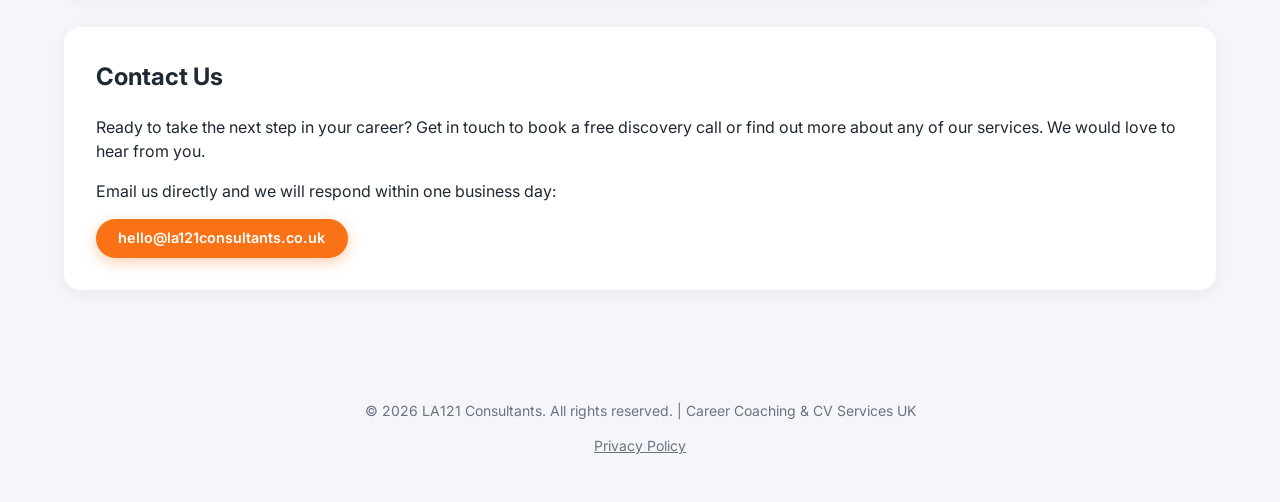
==== commit ec4a16f5: "Add Privacy Policy link to site footer Links to the privacy policy document via Google Drive from th" ====
--- a/index.html
+++ b/index.html
@@ -586,6 +586,7 @@
 
     <footer class="site-footer">
       <p>&copy; <span id="year"></span> LA121 Consultants. All rights reserved. | Career Coaching &amp; CV Services UK</p>
+      <p><a href="https://drive.google.com/file/d/14R05lJRpU6LlUONPYfmlqMw2yEuhCRn4/view?usp=drive_link" target="_blank" rel="noopener noreferrer">Privacy Policy</a></p>
     </footer>
 
     <script>
--- a/styles.css
+++ b/styles.css
@@ -576,6 +576,15 @@
   color: #6b7280;
 }
 
+.site-footer a {
+  color: #6b7280;
+  text-decoration: underline;
+}
+
+.site-footer a:hover {
+  color: #111827;
+}
+
 /* ── Responsive ── */
 @media (max-width: 768px) {
   .site-header {
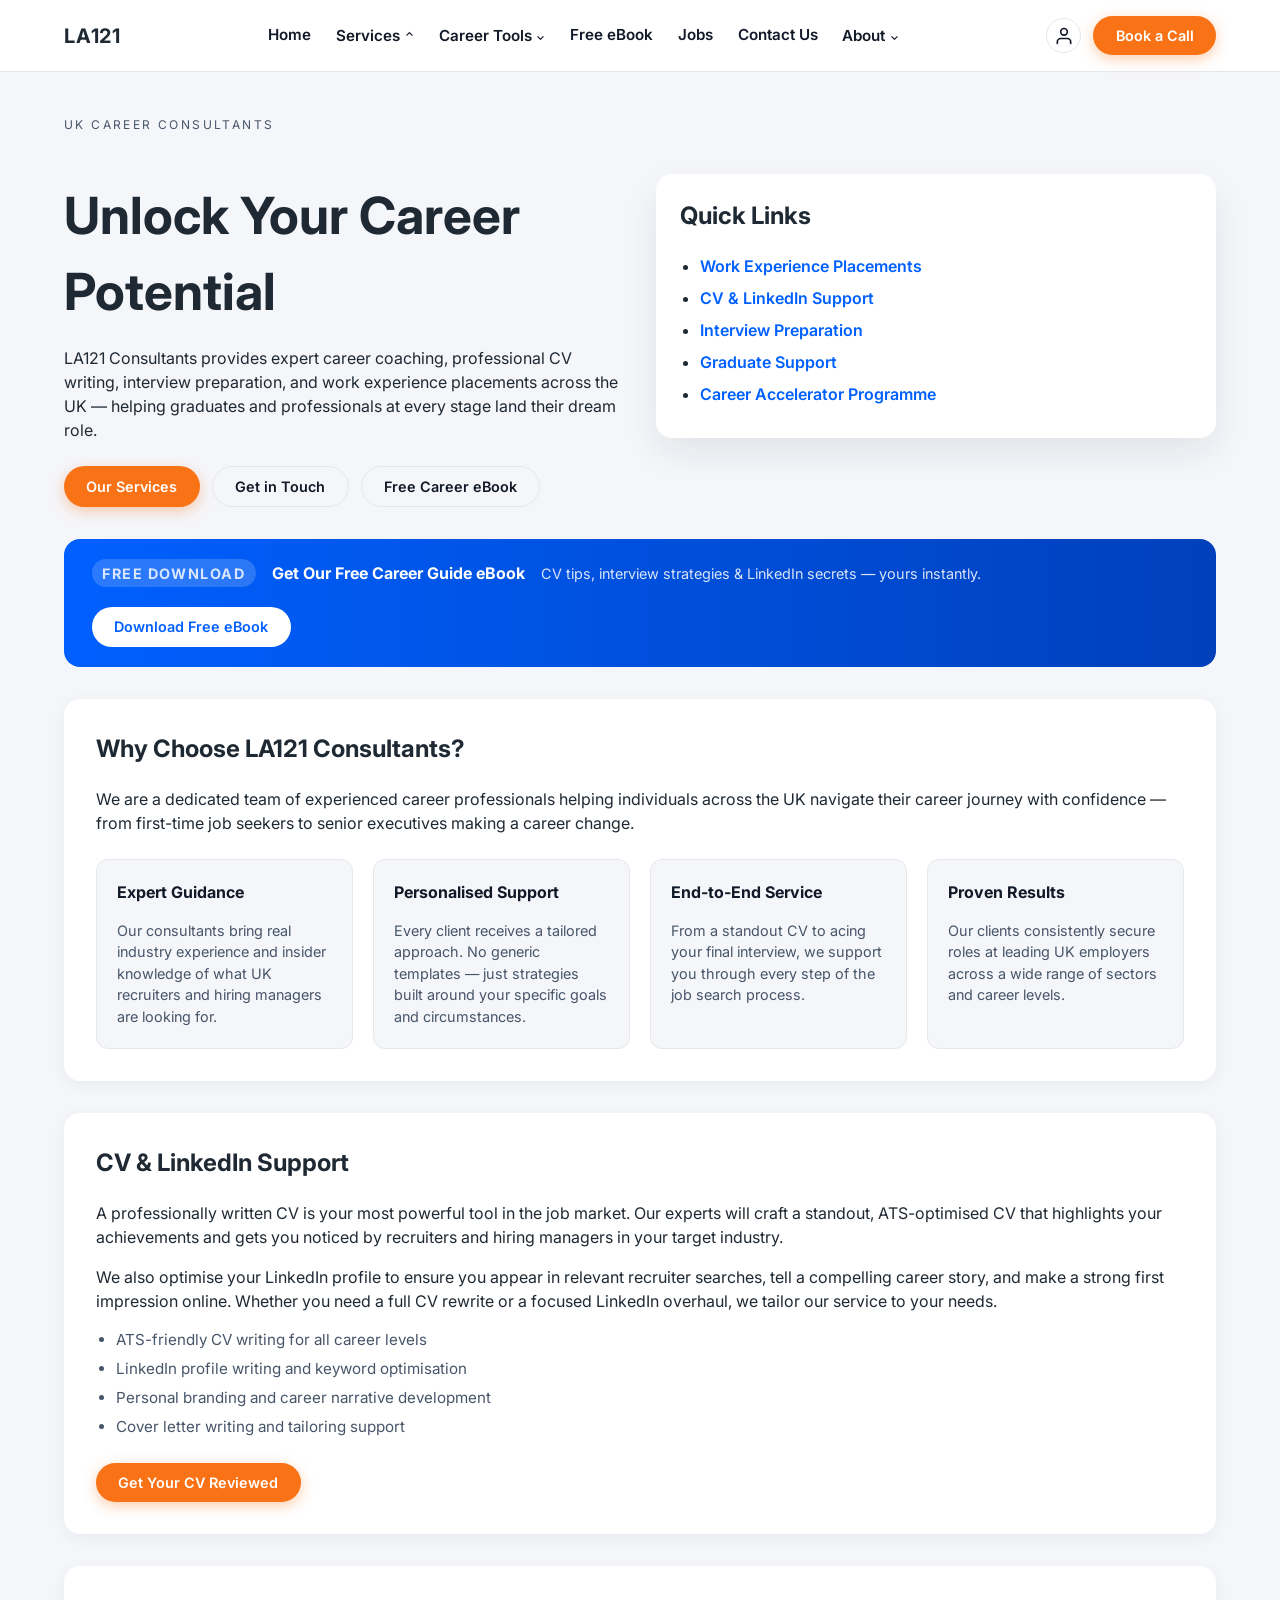
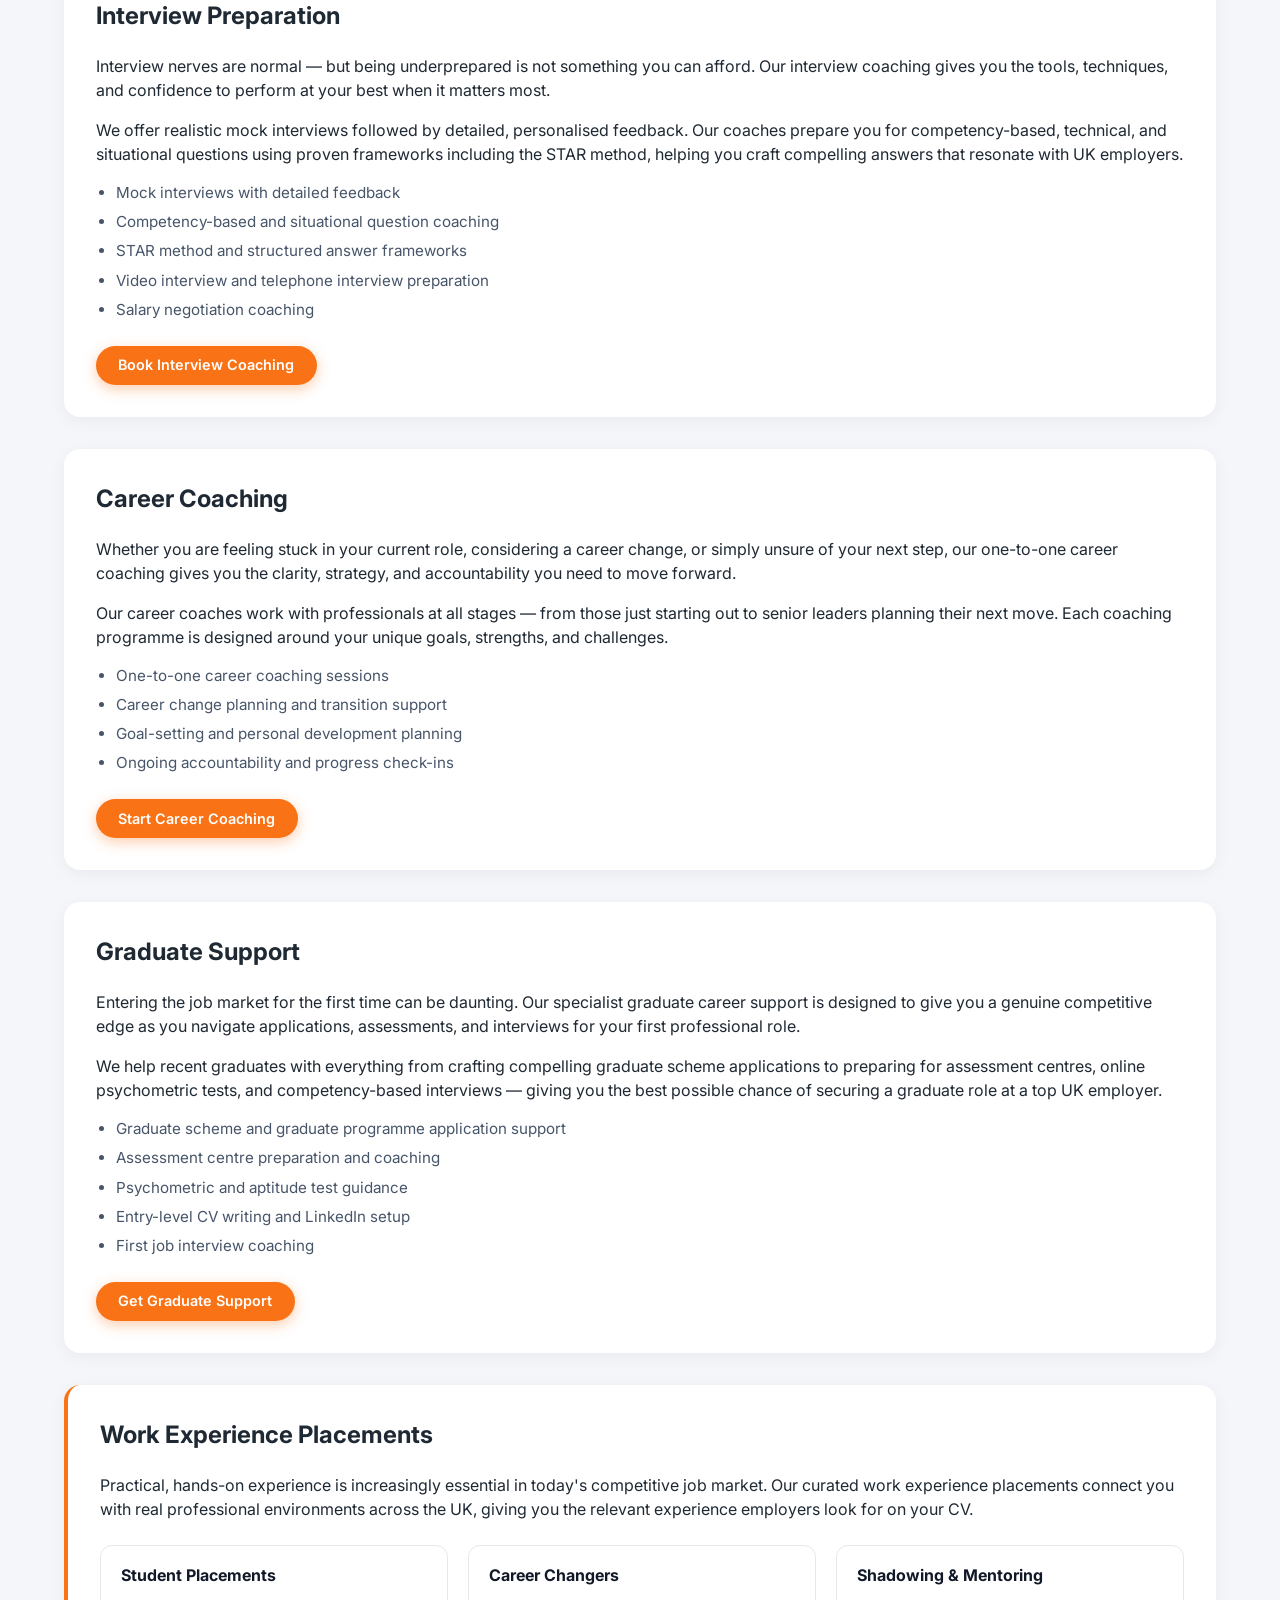
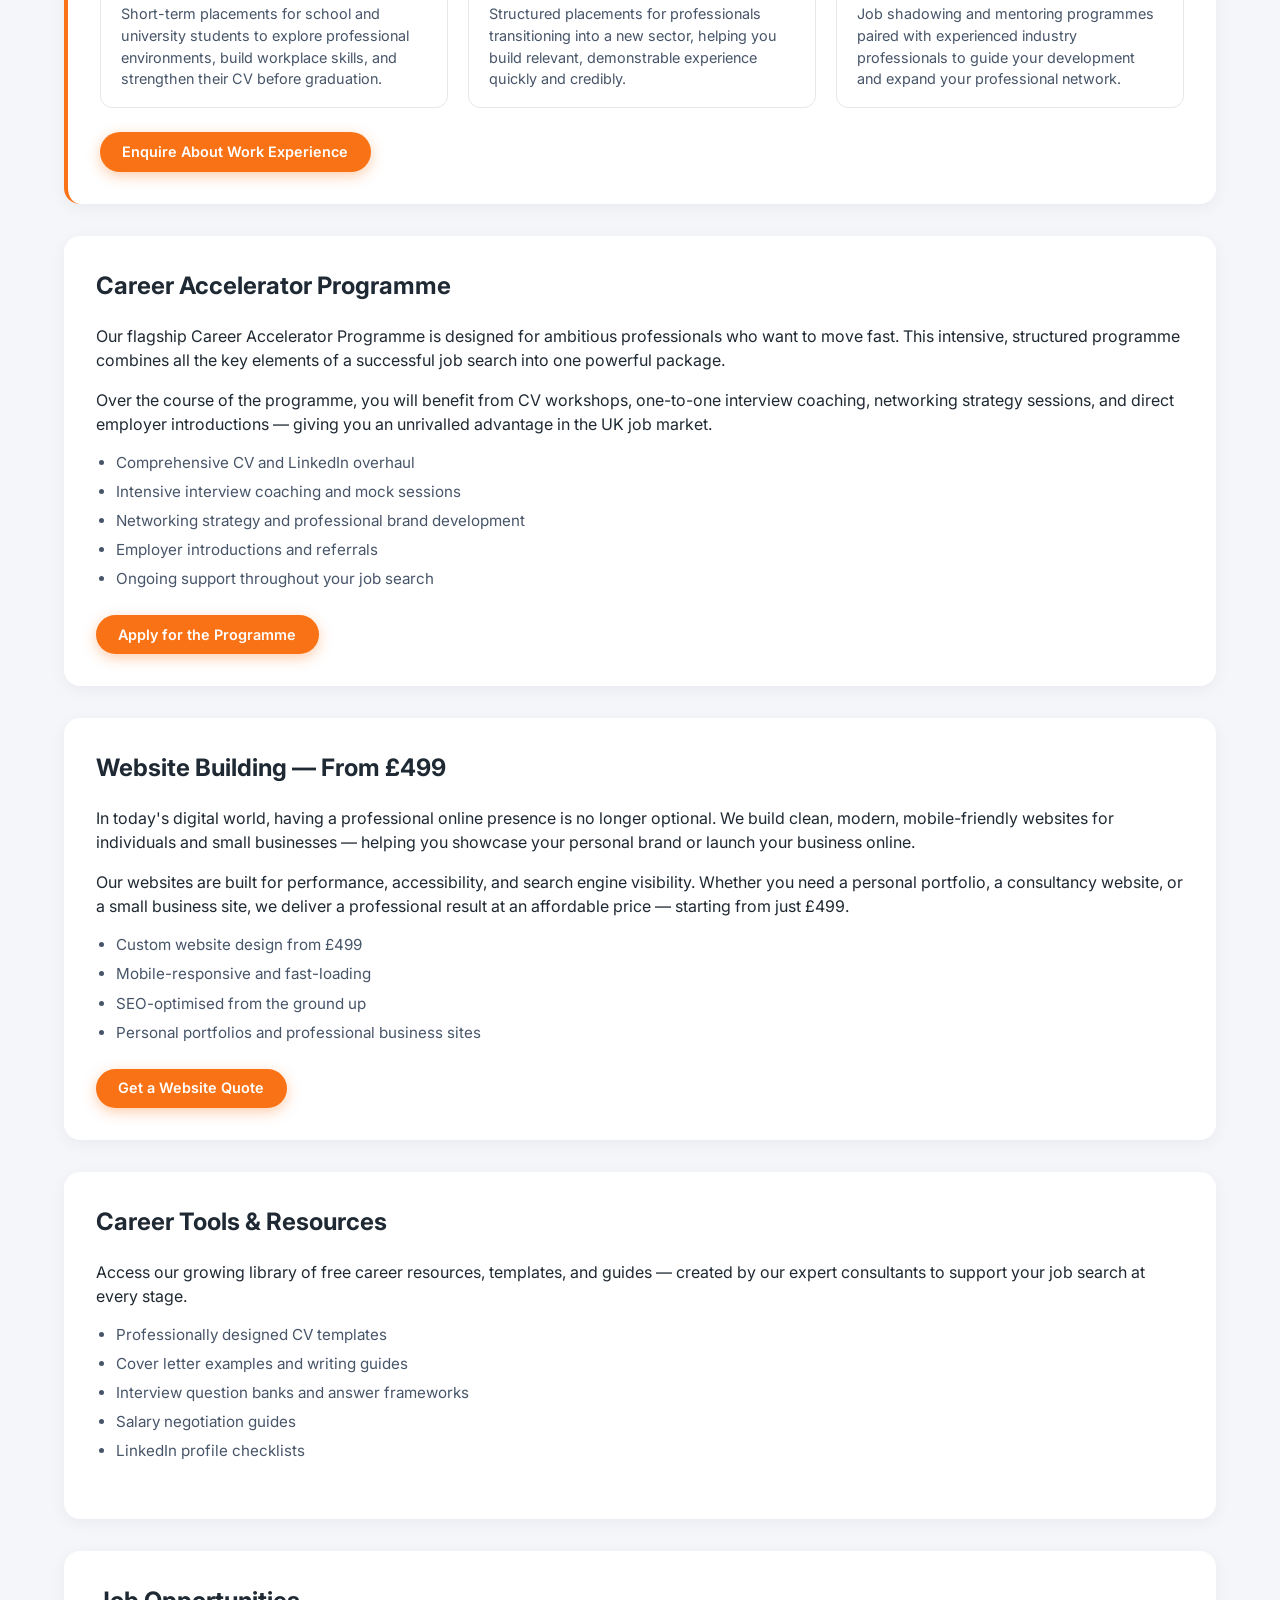
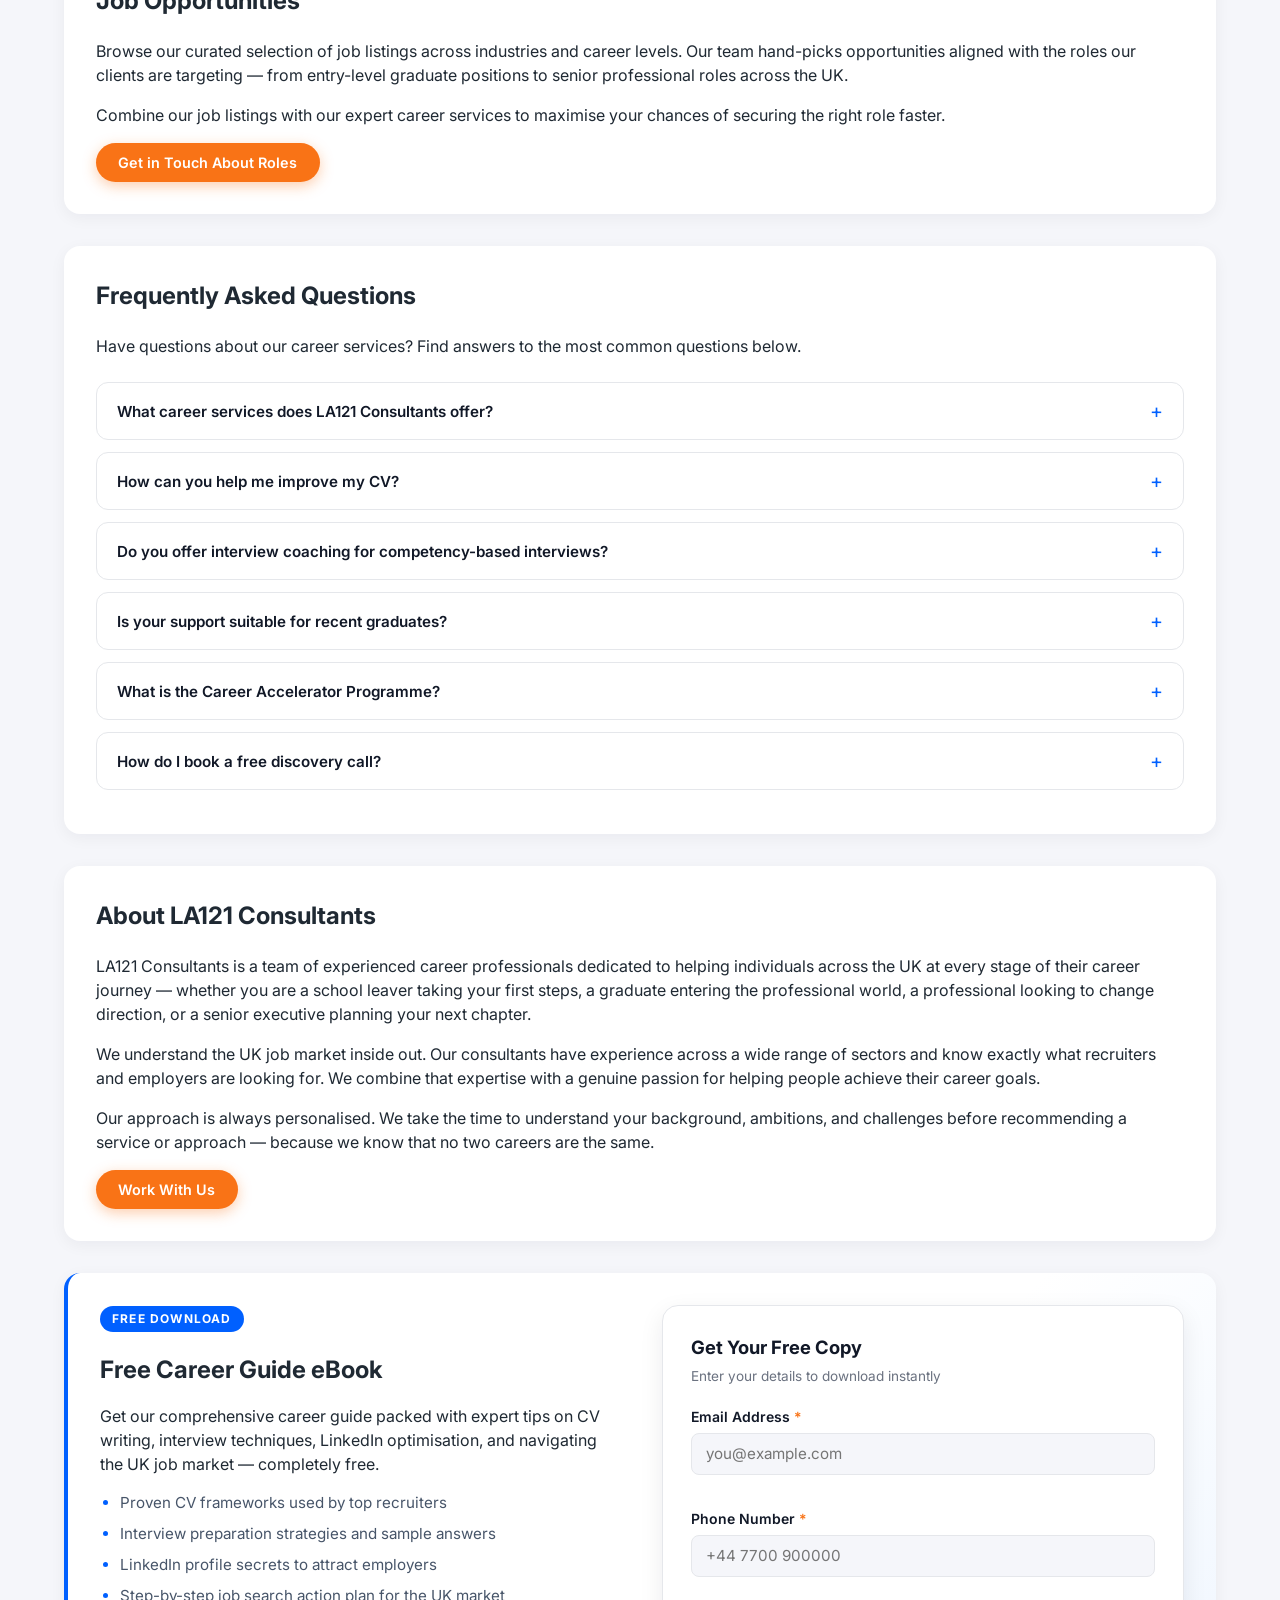
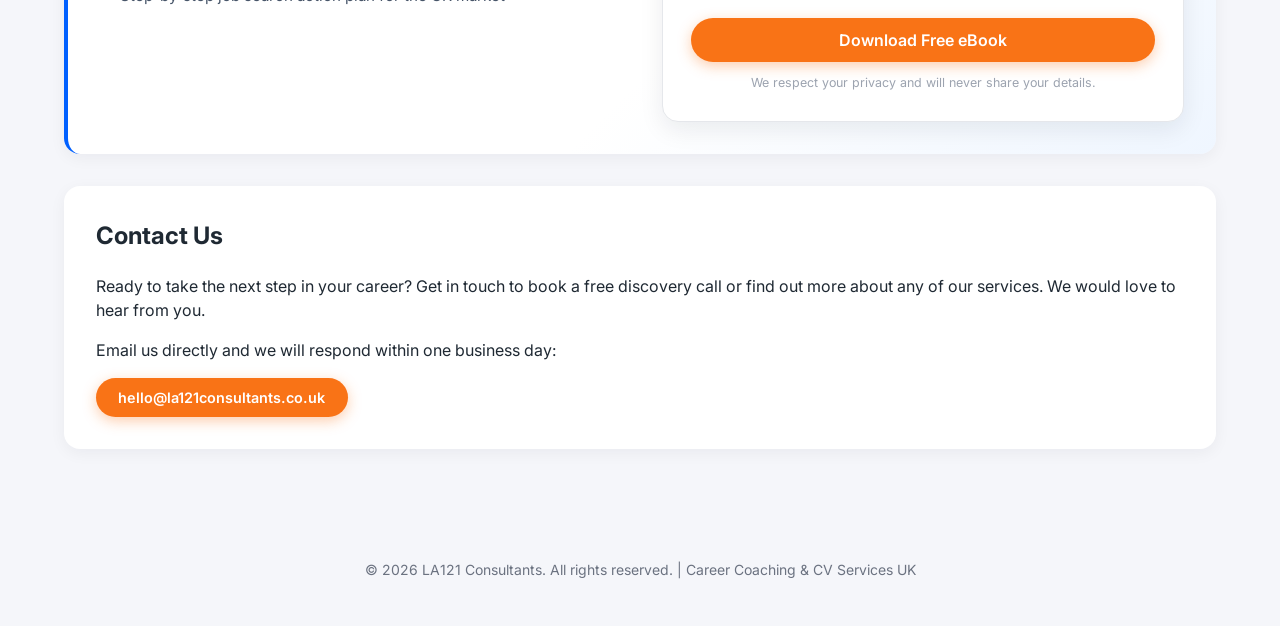
==== commit d92aaca3: "Add prominent ebook banner on homepage with correct /ebooks link - Fixes all nav/hero links from #fr" ====
--- a/index.html
+++ b/index.html
@@ -218,11 +218,11 @@
           </button>
           <ul class="dropdown-menu" role="menu">
             <li><a href="#career-tools" role="menuitem">Resources</a></li>
-            <li><a href="#free-ebook" role="menuitem">Free Career eBook</a></li>
+            <li><a href="/ebooks" role="menuitem">Free Career eBook</a></li>
           </ul>
         </div>
 
-        <a href="#free-ebook">Free eBook</a>
+        <a href="/ebooks">Free eBook</a>
         <a href="#jobs">Jobs</a>
         <a href="#contact">Contact Us</a>
 
@@ -256,7 +256,7 @@
           <div class="hero-actions">
             <a class="btn primary" href="#services">Our Services</a>
             <a class="btn secondary" href="#contact">Get in Touch</a>
-            <a class="btn secondary" href="#free-ebook">Free Career eBook</a>
+            <a class="btn secondary" href="/ebooks">Free Career eBook</a>
           </div>
         </div>
         <div class="hero-card">
@@ -270,6 +270,16 @@
           </ul>
         </div>
       </section>
+
+      <!-- Free eBook banner -->
+      <div class="ebook-banner">
+        <div class="ebook-banner-text">
+          <span class="ebook-banner-badge">Free Download</span>
+          <strong>Get Our Free Career Guide eBook</strong>
+          <span>CV tips, interview strategies &amp; LinkedIn secrets — yours instantly.</span>
+        </div>
+        <a class="btn primary" href="/ebooks">Download Free eBook</a>
+      </div>
 
       <!-- Services overview anchor -->
       <div id="services"></div>
@@ -586,7 +596,6 @@
 
     <footer class="site-footer">
       <p>&copy; <span id="year"></span> LA121 Consultants. All rights reserved. | Career Coaching &amp; CV Services UK</p>
-      <p><a href="https://drive.google.com/file/d/14R05lJRpU6LlUONPYfmlqMw2yEuhCRn4/view?usp=drive_link" target="_blank" rel="noopener noreferrer">Privacy Policy</a></p>
     </footer>
 
     <script>
--- a/styles.css
+++ b/styles.css
@@ -402,6 +402,63 @@
 
 .faq-item.open .faq-answer {
   display: block;
+}
+
+/* ── eBook banner (homepage) ── */
+.ebook-banner {
+  display: flex;
+  align-items: center;
+  justify-content: space-between;
+  gap: 1.25rem;
+  background: linear-gradient(90deg, #0060ff 0%, #0040bb 100%);
+  border-radius: 1rem;
+  padding: 1.25rem 1.75rem;
+  margin-top: 2rem;
+  flex-wrap: wrap;
+}
+
+.ebook-banner-text {
+  display: flex;
+  align-items: center;
+  gap: 1rem;
+  flex-wrap: wrap;
+  color: #fff;
+}
+
+.ebook-banner-badge {
+  background: rgba(255,255,255,0.2);
+  color: #fff;
+  font-size: 0.72rem;
+  font-weight: 700;
+  text-transform: uppercase;
+  letter-spacing: 0.1em;
+  padding: 0.2rem 0.65rem;
+  border-radius: 999px;
+  white-space: nowrap;
+}
+
+.ebook-banner-text strong {
+  font-size: 1rem;
+  font-weight: 700;
+  white-space: nowrap;
+}
+
+.ebook-banner-text span {
+  font-size: 0.9rem;
+  opacity: 0.85;
+}
+
+.ebook-banner .btn.primary {
+  background: #fff;
+  color: #0060ff;
+  box-shadow: none;
+  white-space: nowrap;
+  flex-shrink: 0;
+}
+
+.ebook-banner .btn.primary:hover {
+  background: #f0f5ff;
+  box-shadow: none;
 }
 
 /* ── eBook section ── */
@@ -576,15 +633,6 @@
   color: #6b7280;
 }
 
-.site-footer a {
-  color: #6b7280;
-  text-decoration: underline;
-}
-
-.site-footer a:hover {
-  color: #111827;
-}
-
 /* ── Responsive ── */
 @media (max-width: 768px) {
   .site-header {
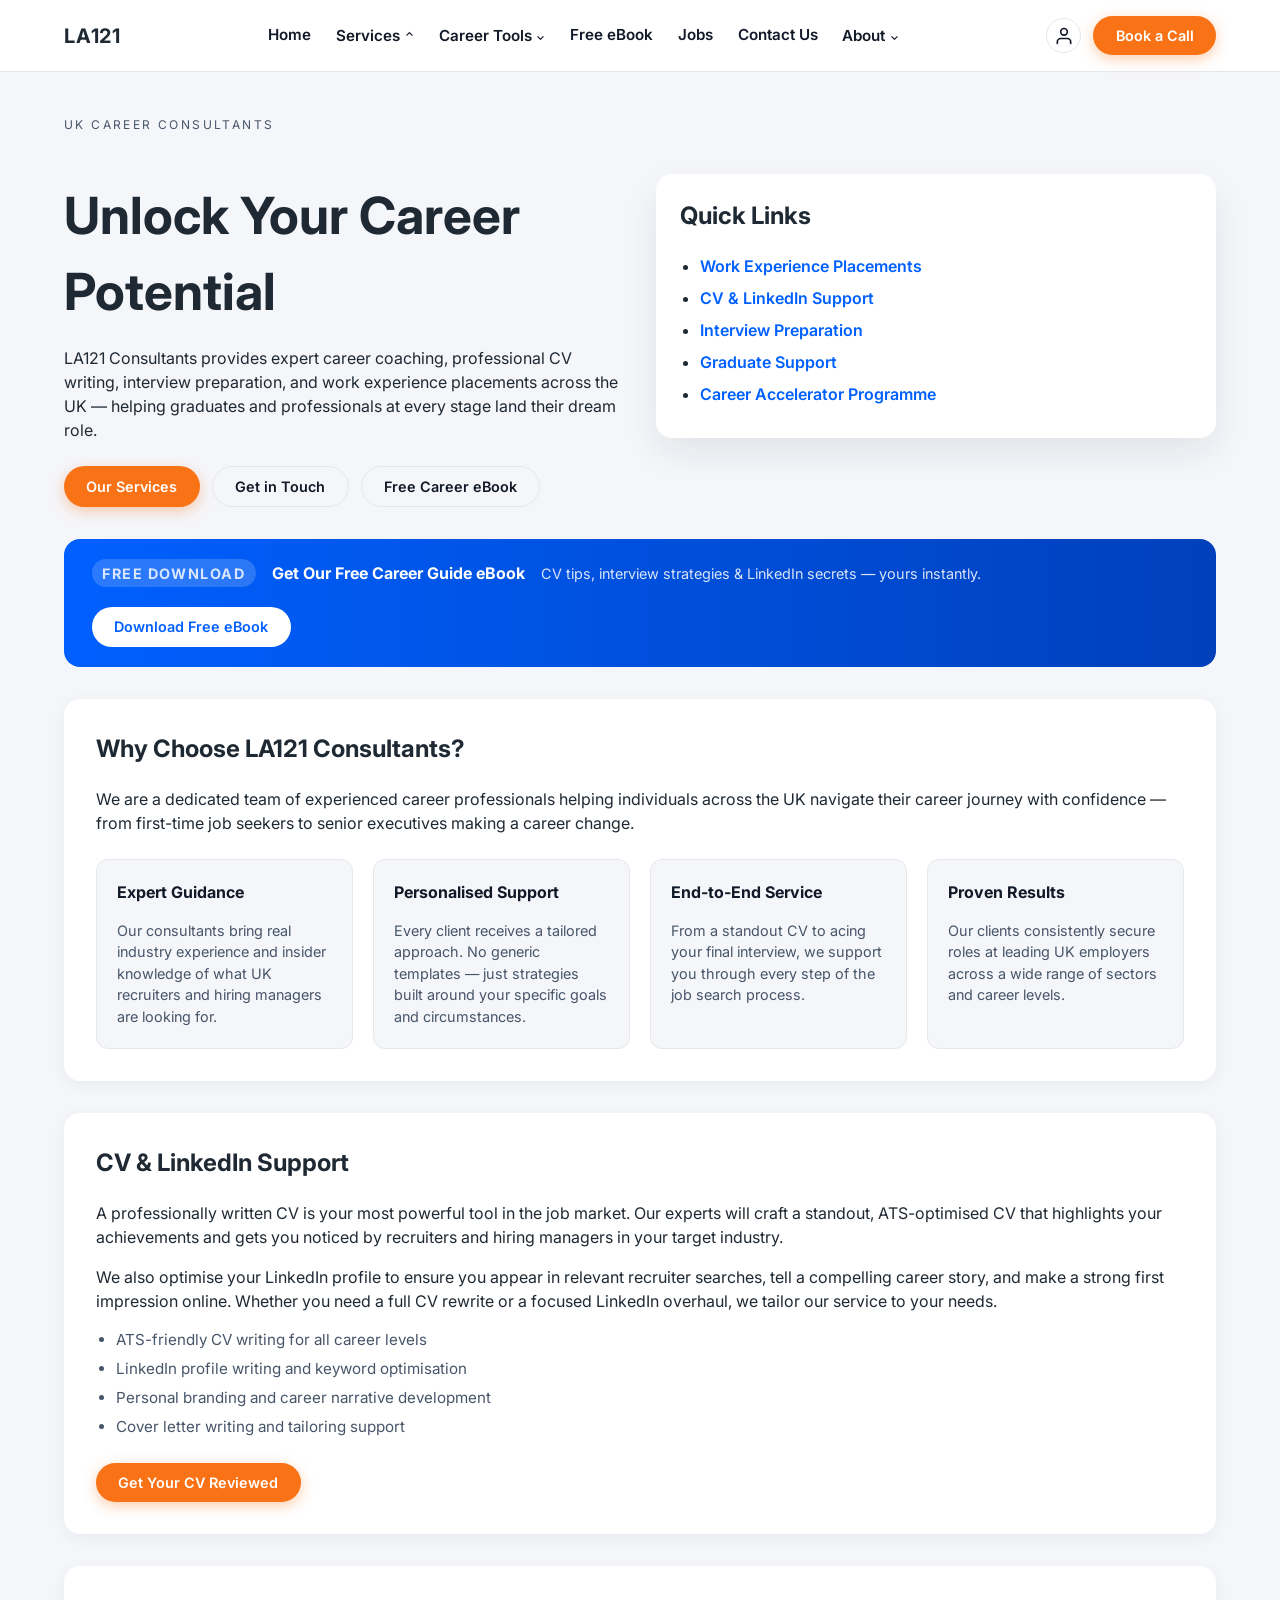
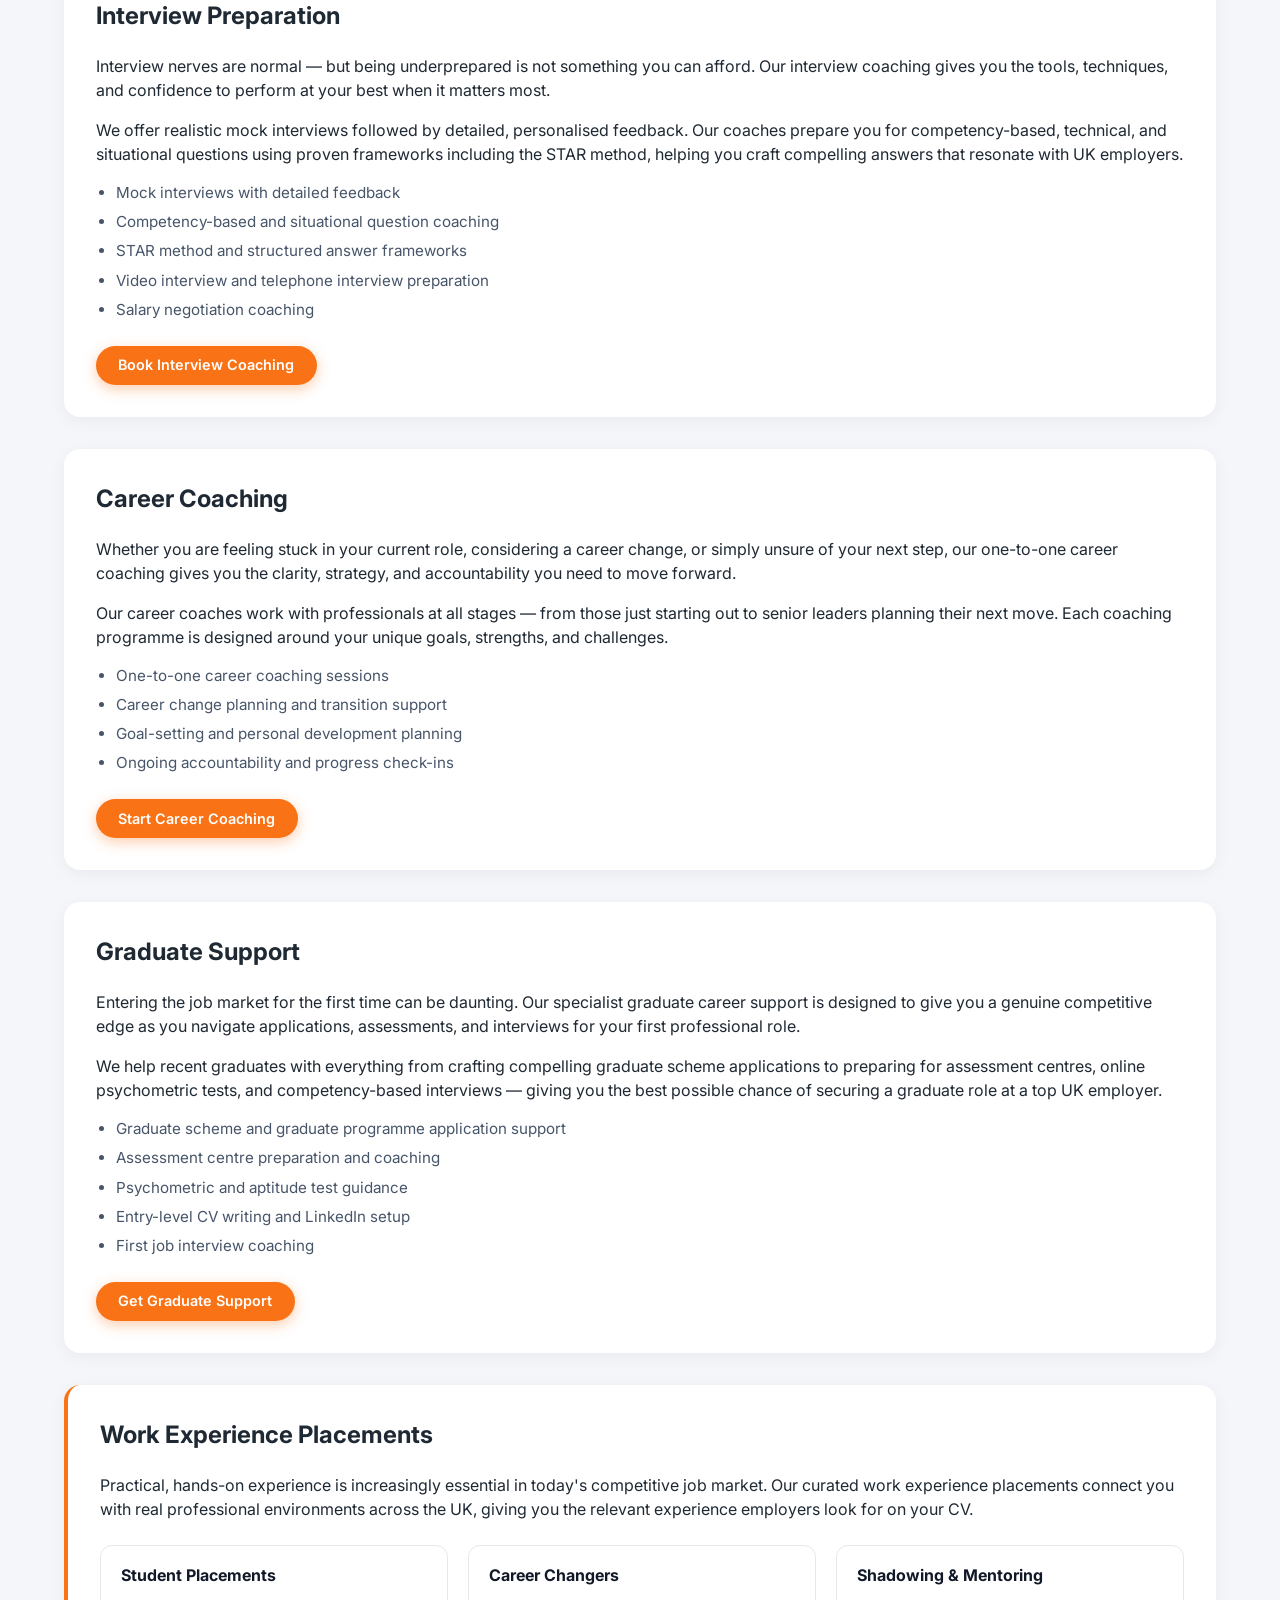
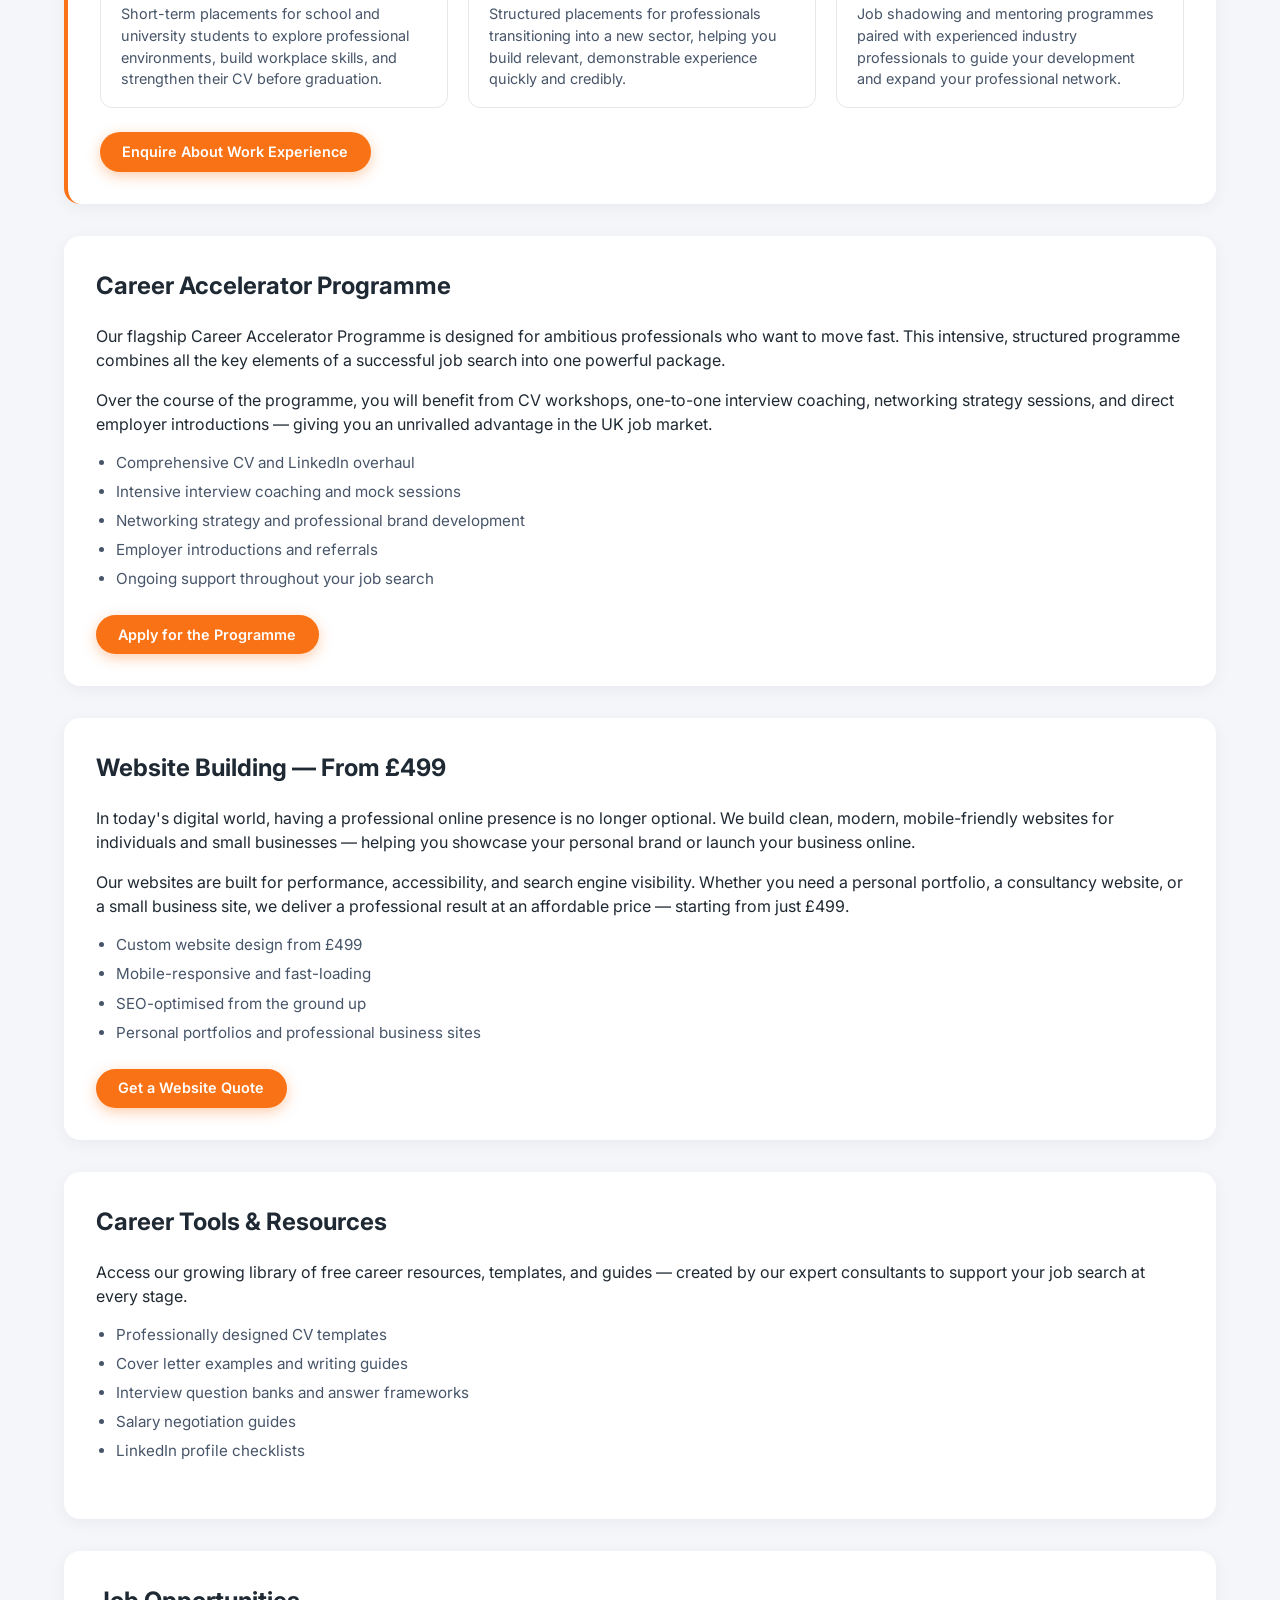
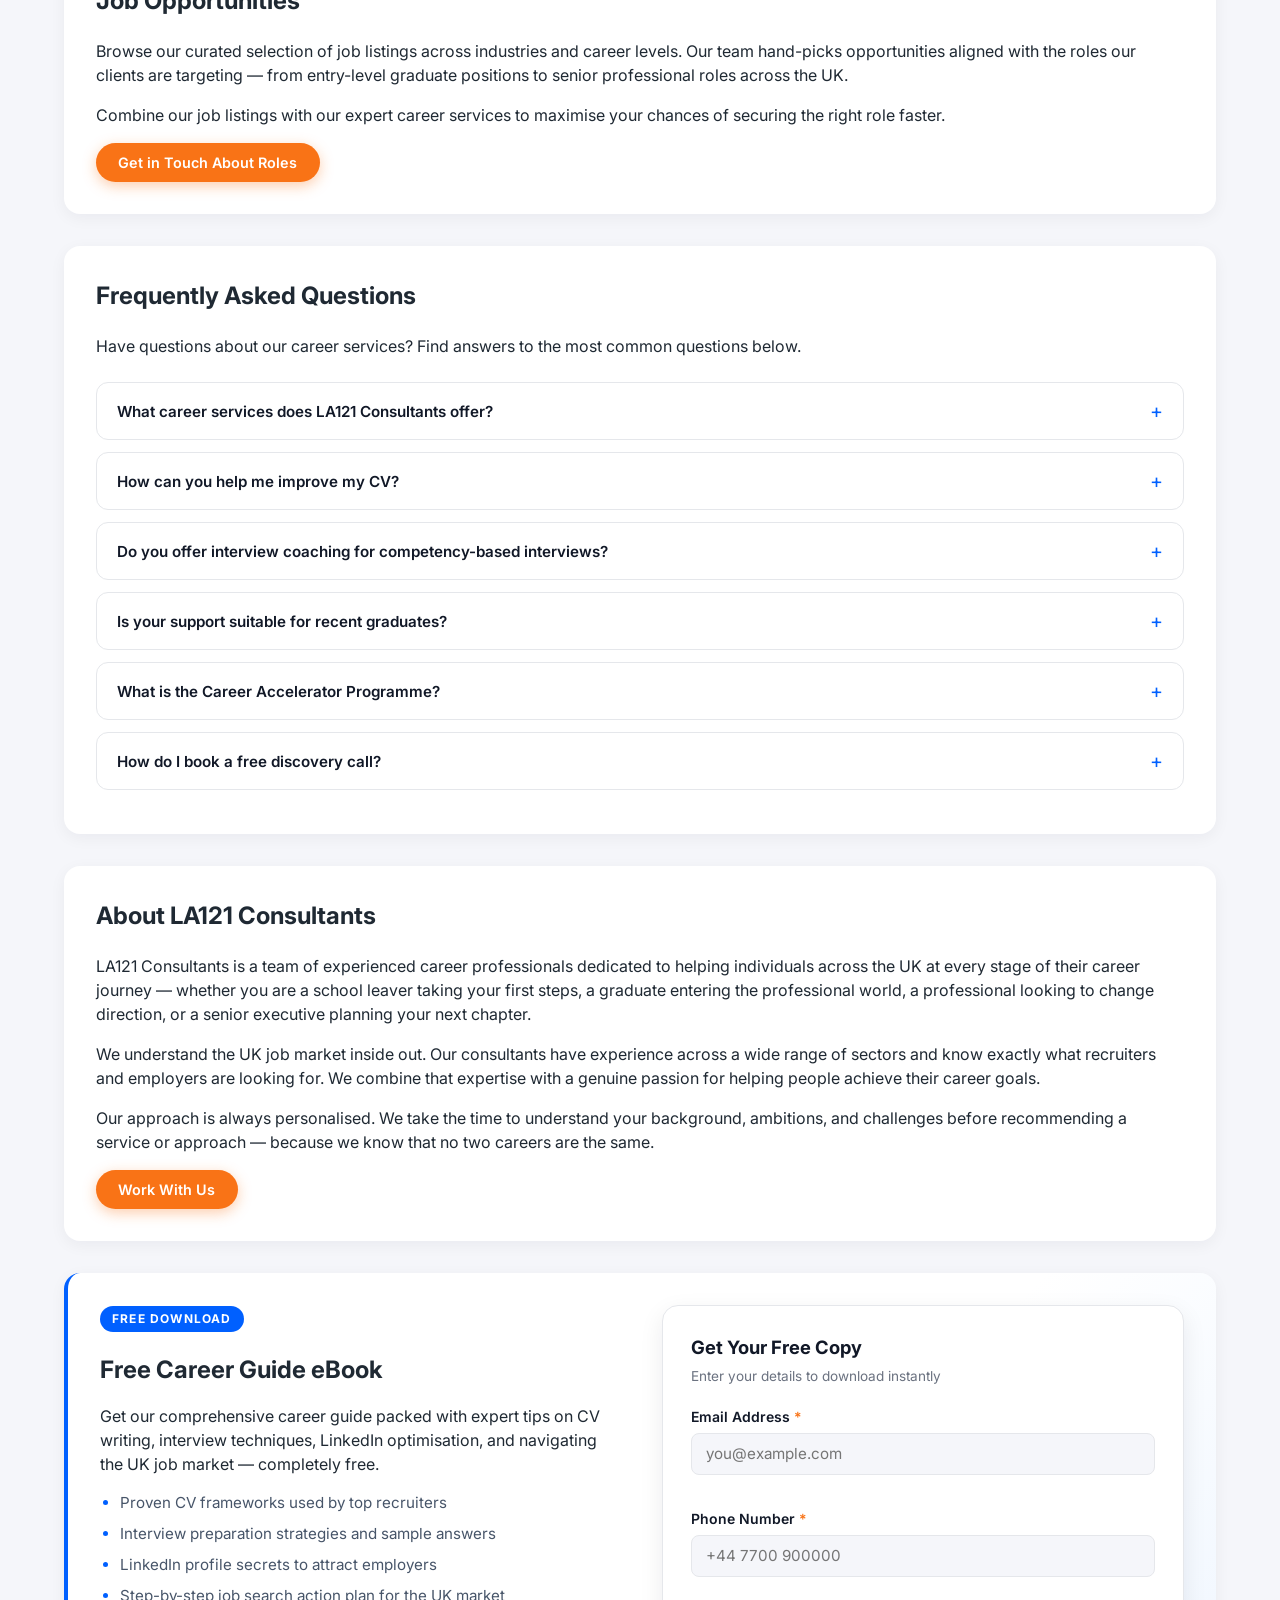
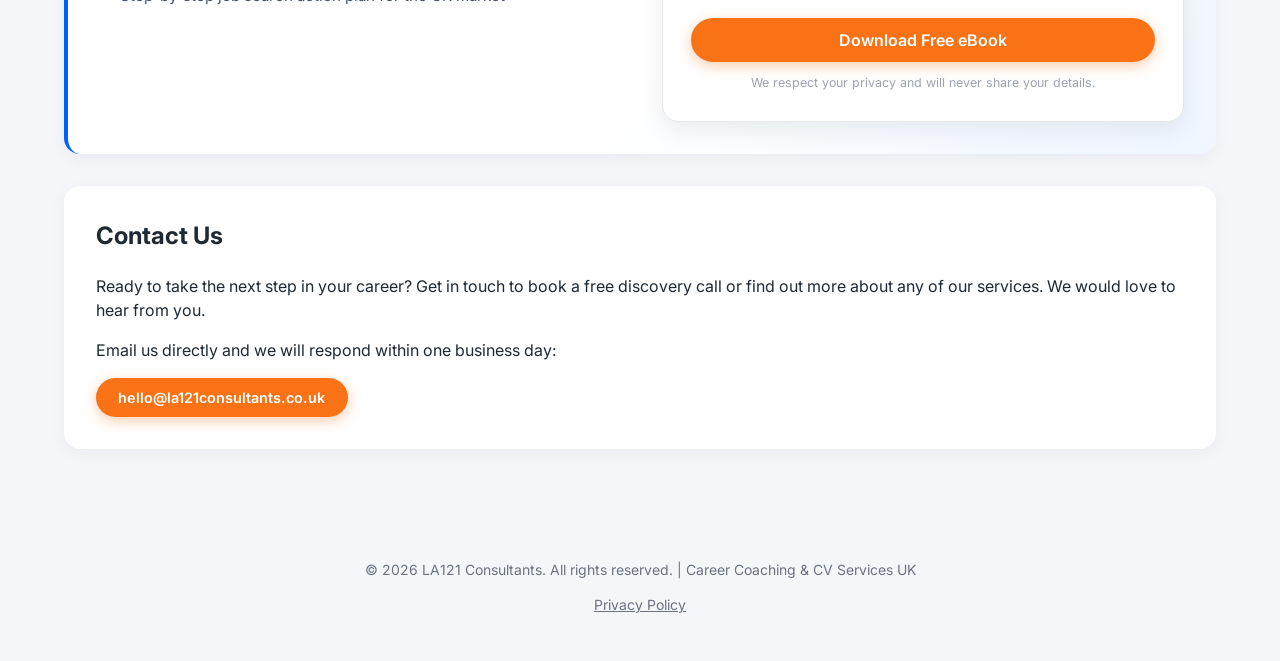
==== commit 48de7296: "Merge pull request #6 from la121consultants/claude/add-privacy-policy-link-Omv1p Add Privacy Policy " ====
--- a/index.html
+++ b/index.html
@@ -596,6 +596,7 @@
 
     <footer class="site-footer">
       <p>&copy; <span id="year"></span> LA121 Consultants. All rights reserved. | Career Coaching &amp; CV Services UK</p>
+      <p><a href="https://drive.google.com/file/d/14R05lJRpU6LlUONPYfmlqMw2yEuhCRn4/view?usp=drive_link" target="_blank" rel="noopener noreferrer">Privacy Policy</a></p>
     </footer>
 
     <script>
--- a/styles.css
+++ b/styles.css
@@ -633,6 +633,15 @@
   color: #6b7280;
 }
 
+.site-footer a {
+  color: #6b7280;
+  text-decoration: underline;
+}
+
+.site-footer a:hover {
+  color: #111827;
+}
+
 /* ── Responsive ── */
 @media (max-width: 768px) {
   .site-header {
